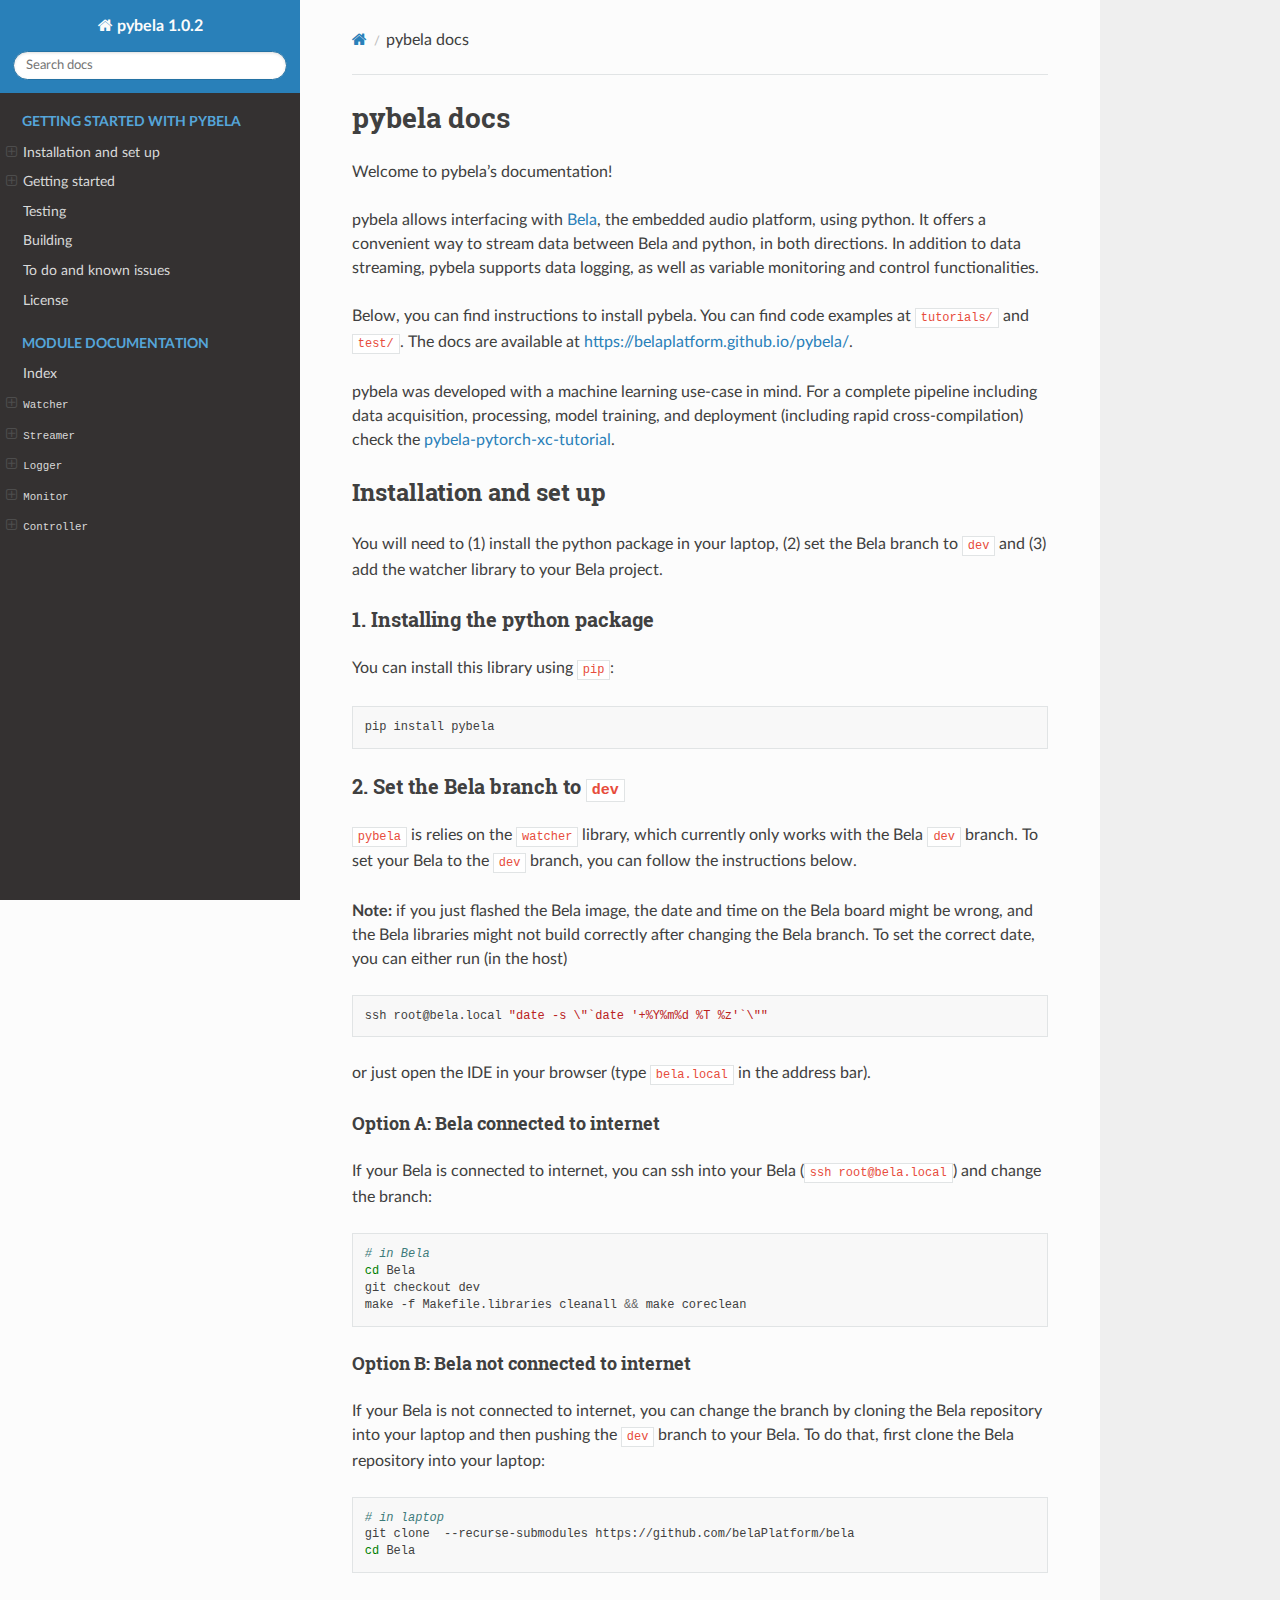
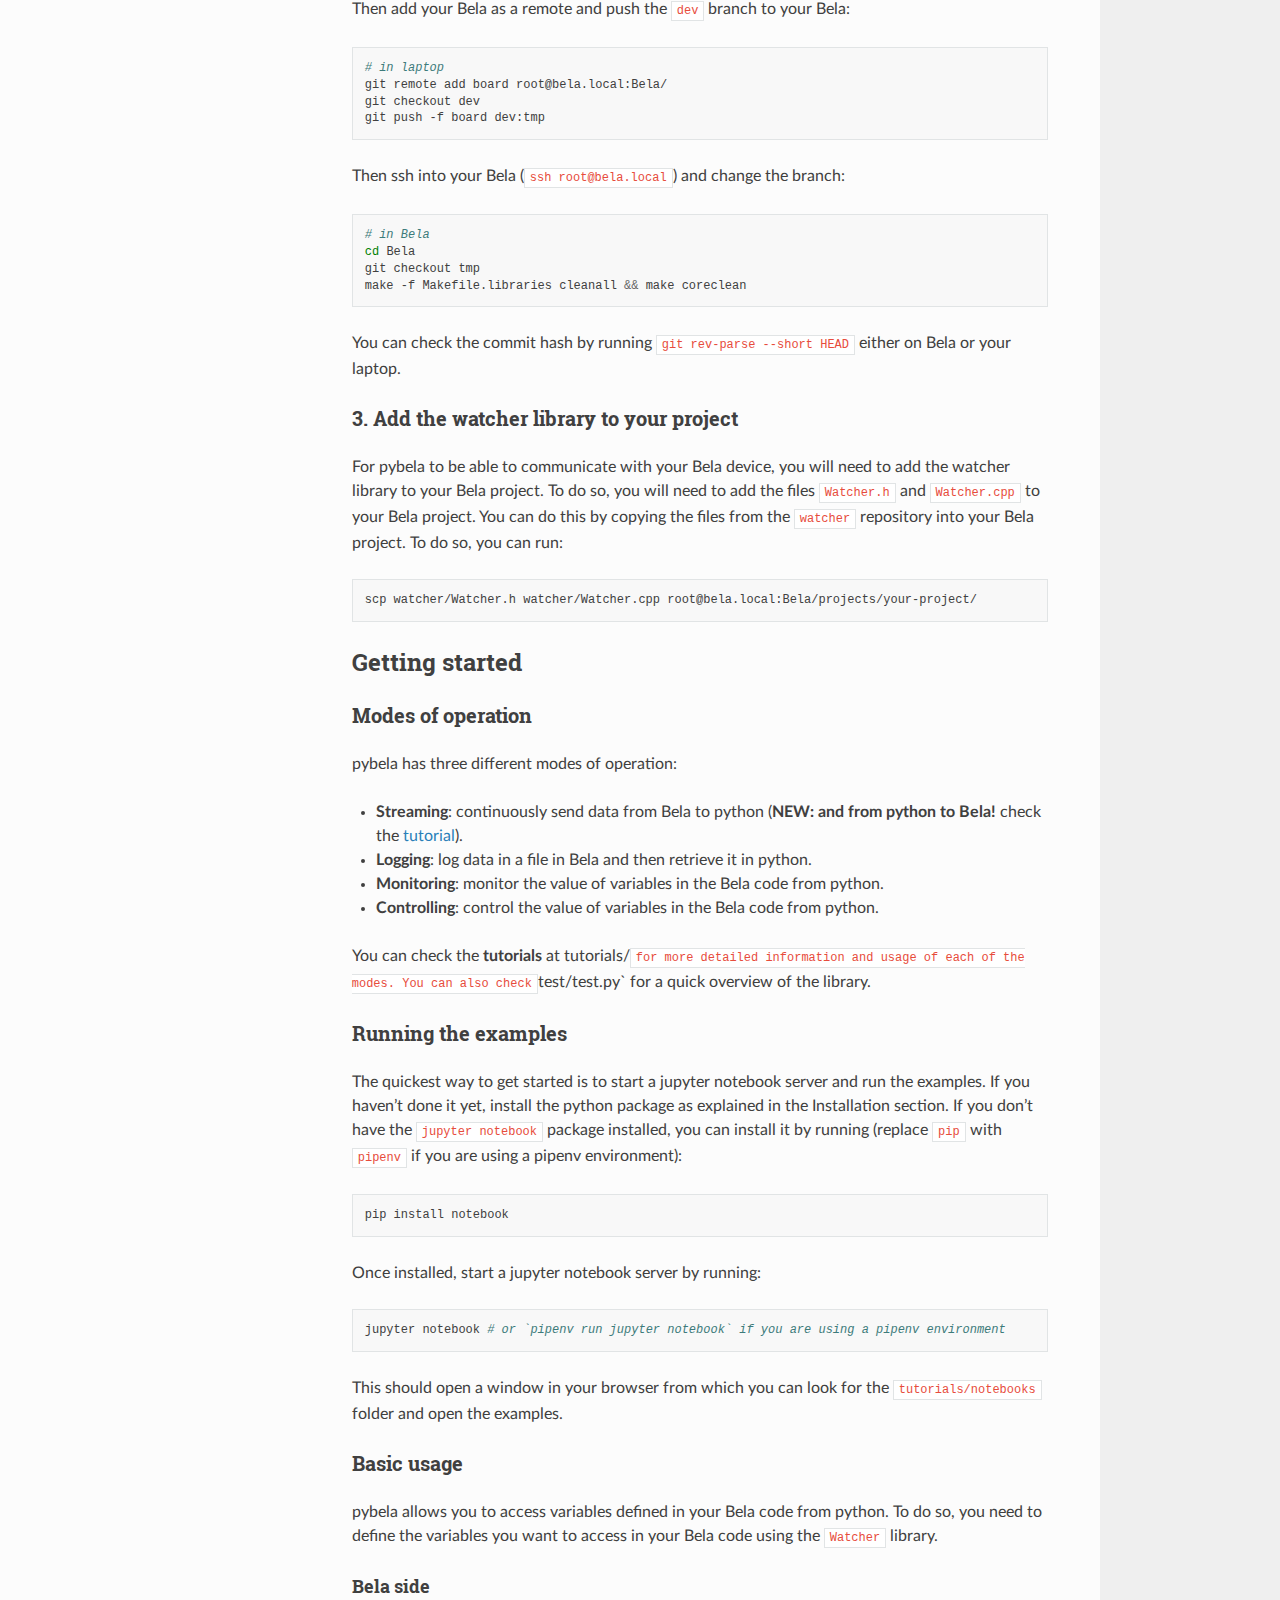
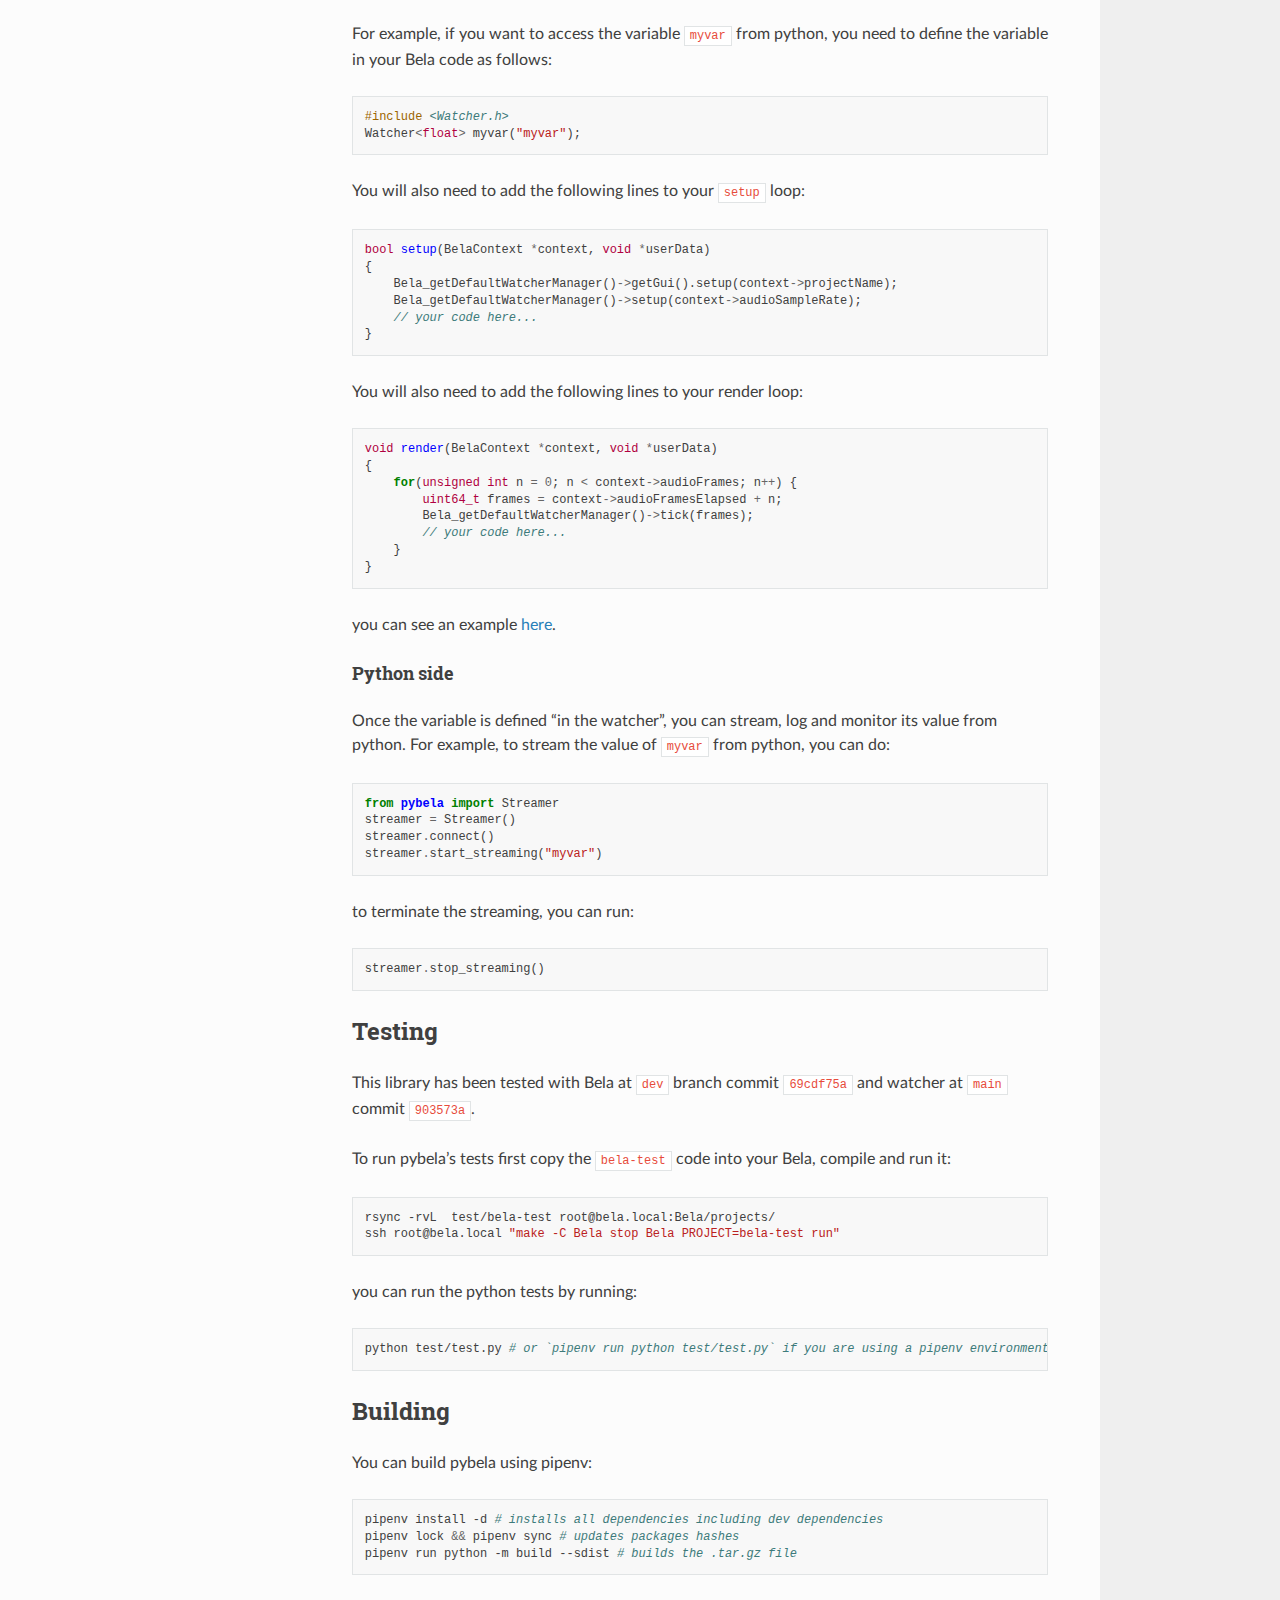
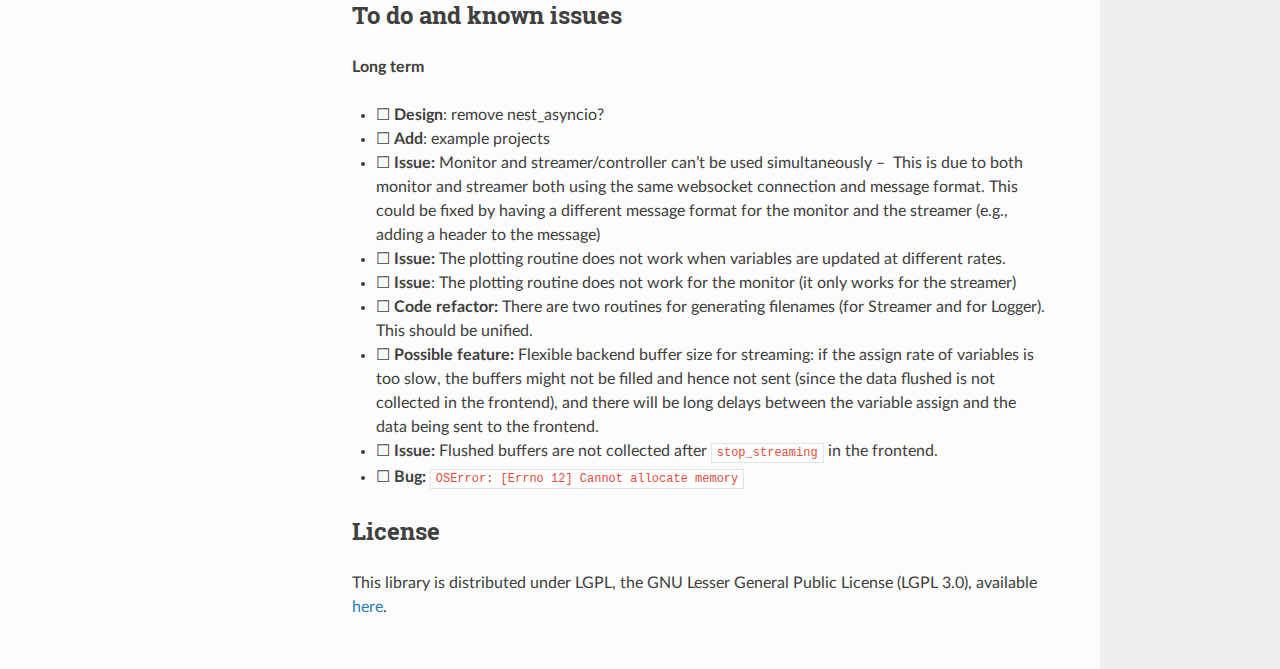
==== index.html @ 5ed39779 "deploy: b2517abadc97b85f4877df957e9e115ba7a200ff" ====
<!DOCTYPE html>
<html class="writer-html5" lang="en" data-content_root="./">
<head>
  <meta charset="utf-8" /><meta name="viewport" content="width=device-width, initial-scale=1" />

  <meta name="viewport" content="width=device-width, initial-scale=1.0" />
  <title>pybela docs &mdash; pybela 1.0.2 1.0.2 documentation</title>
      <link rel="stylesheet" type="text/css" href="_static/pygments.css?v=80d5e7a1" />
      <link rel="stylesheet" type="text/css" href="_static/css/theme.css?v=e59714d7" />
      <link rel="stylesheet" type="text/css" href="_static/custom.css?v=b217d7a7" />

  
      <script src="_static/jquery.js?v=5d32c60e"></script>
      <script src="_static/_sphinx_javascript_frameworks_compat.js?v=2cd50e6c"></script>
      <script src="_static/documentation_options.js?v=1ed6394b"></script>
      <script src="_static/doctools.js?v=9a2dae69"></script>
      <script src="_static/sphinx_highlight.js?v=dc90522c"></script>
    <script src="_static/js/theme.js"></script>
    <link rel="index" title="Index" href="genindex.html" />
    <link rel="search" title="Search" href="search.html" />
    <link rel="next" title="Installation and set up" href="readme.html" /> 
</head>

<body class="wy-body-for-nav"> 
  <div class="wy-grid-for-nav">
    <nav data-toggle="wy-nav-shift" class="wy-nav-side">
      <div class="wy-side-scroll">
        <div class="wy-side-nav-search" >

          
          
          <a href="#" class="icon icon-home">
            pybela 1.0.2
          </a>
<div role="search">
  <form id="rtd-search-form" class="wy-form" action="search.html" method="get">
    <input type="text" name="q" placeholder="Search docs" aria-label="Search docs" />
    <input type="hidden" name="check_keywords" value="yes" />
    <input type="hidden" name="area" value="default" />
  </form>
</div>
        </div><div class="wy-menu wy-menu-vertical" data-spy="affix" role="navigation" aria-label="Navigation menu">
              <p class="caption" role="heading"><span class="caption-text">Getting started with pybela</span></p>
<ul>
<li class="toctree-l1"><a class="reference internal" href="readme.html">Installation and set up</a><ul>
<li class="toctree-l2"><a class="reference internal" href="readme.html#installing-the-python-package">1. Installing the python package</a></li>
<li class="toctree-l2"><a class="reference internal" href="readme.html#set-the-bela-branch-to-dev">2. Set the Bela branch to <code class="docutils literal notranslate"><span class="pre">dev</span></code></a><ul>
<li class="toctree-l3"><a class="reference internal" href="readme.html#option-a-bela-connected-to-internet">Option A: Bela connected to internet</a></li>
<li class="toctree-l3"><a class="reference internal" href="readme.html#option-b-bela-not-connected-to-internet">Option B: Bela not connected to internet</a></li>
</ul>
</li>
<li class="toctree-l2"><a class="reference internal" href="readme.html#add-the-watcher-library-to-your-project">3. Add the watcher library to your project</a></li>
</ul>
</li>
<li class="toctree-l1"><a class="reference internal" href="readme.html#getting-started">Getting started</a><ul>
<li class="toctree-l2"><a class="reference internal" href="readme.html#modes-of-operation">Modes of operation</a></li>
<li class="toctree-l2"><a class="reference internal" href="readme.html#running-the-examples">Running the examples</a></li>
<li class="toctree-l2"><a class="reference internal" href="readme.html#basic-usage">Basic usage</a><ul>
<li class="toctree-l3"><a class="reference internal" href="readme.html#bela-side">Bela side</a></li>
<li class="toctree-l3"><a class="reference internal" href="readme.html#python-side">Python side</a></li>
</ul>
</li>
</ul>
</li>
<li class="toctree-l1"><a class="reference internal" href="readme.html#testing">Testing</a></li>
<li class="toctree-l1"><a class="reference internal" href="readme.html#building">Building</a></li>
<li class="toctree-l1"><a class="reference internal" href="readme.html#to-do-and-known-issues">To do and known issues</a></li>
<li class="toctree-l1"><a class="reference internal" href="readme.html#license">License</a></li>
</ul>
<p class="caption" role="heading"><span class="caption-text">Module documentation</span></p>
<ul>
<li class="toctree-l1"><a class="reference internal" href="genindex.html">Index</a></li>
<li class="toctree-l1"><a class="reference internal" href="modules.html"><code class="docutils literal notranslate"><span class="pre">Watcher</span></code></a><ul>
<li class="toctree-l2"><a class="reference internal" href="modules.html#pybela.Watcher.Watcher.connect"><code class="docutils literal notranslate"><span class="pre">Watcher.connect()</span></code></a></li>
<li class="toctree-l2"><a class="reference internal" href="modules.html#pybela.Watcher.Watcher.get_buffer_size"><code class="docutils literal notranslate"><span class="pre">Watcher.get_buffer_size()</span></code></a></li>
<li class="toctree-l2"><a class="reference internal" href="modules.html#pybela.Watcher.Watcher.get_data_byte_size"><code class="docutils literal notranslate"><span class="pre">Watcher.get_data_byte_size()</span></code></a></li>
<li class="toctree-l2"><a class="reference internal" href="modules.html#pybela.Watcher.Watcher.get_data_length"><code class="docutils literal notranslate"><span class="pre">Watcher.get_data_length()</span></code></a></li>
<li class="toctree-l2"><a class="reference internal" href="modules.html#pybela.Watcher.Watcher.get_latest_timestamp"><code class="docutils literal notranslate"><span class="pre">Watcher.get_latest_timestamp()</span></code></a></li>
<li class="toctree-l2"><a class="reference internal" href="modules.html#pybela.Watcher.Watcher.get_prop_of_var"><code class="docutils literal notranslate"><span class="pre">Watcher.get_prop_of_var()</span></code></a></li>
<li class="toctree-l2"><a class="reference internal" href="modules.html#pybela.Watcher.Watcher.is_connected"><code class="docutils literal notranslate"><span class="pre">Watcher.is_connected()</span></code></a></li>
<li class="toctree-l2"><a class="reference internal" href="modules.html#pybela.Watcher.Watcher.list"><code class="docutils literal notranslate"><span class="pre">Watcher.list()</span></code></a></li>
<li class="toctree-l2"><a class="reference internal" href="modules.html#pybela.Watcher.Watcher.sample_rate"><code class="docutils literal notranslate"><span class="pre">Watcher.sample_rate</span></code></a></li>
<li class="toctree-l2"><a class="reference internal" href="modules.html#pybela.Watcher.Watcher.send_ctrl_msg"><code class="docutils literal notranslate"><span class="pre">Watcher.send_ctrl_msg()</span></code></a></li>
<li class="toctree-l2"><a class="reference internal" href="modules.html#pybela.Watcher.Watcher.stop"><code class="docutils literal notranslate"><span class="pre">Watcher.stop()</span></code></a></li>
<li class="toctree-l2"><a class="reference internal" href="modules.html#pybela.Watcher.Watcher.unwatched_vars"><code class="docutils literal notranslate"><span class="pre">Watcher.unwatched_vars</span></code></a></li>
<li class="toctree-l2"><a class="reference internal" href="modules.html#pybela.Watcher.Watcher.watched_vars"><code class="docutils literal notranslate"><span class="pre">Watcher.watched_vars</span></code></a></li>
<li class="toctree-l2"><a class="reference internal" href="modules.html#pybela.Watcher.Watcher.watcher_vars"><code class="docutils literal notranslate"><span class="pre">Watcher.watcher_vars</span></code></a></li>
</ul>
</li>
<li class="toctree-l1"><a class="reference internal" href="modules.html#pybela.Streamer.Streamer"><code class="docutils literal notranslate"><span class="pre">Streamer</span></code></a><ul>
<li class="toctree-l2"><a class="reference internal" href="modules.html#pybela.Streamer.Streamer.async_stream_n_values"><code class="docutils literal notranslate"><span class="pre">Streamer.async_stream_n_values()</span></code></a></li>
<li class="toctree-l2"><a class="reference internal" href="modules.html#pybela.Streamer.Streamer.flush_queue"><code class="docutils literal notranslate"><span class="pre">Streamer.flush_queue()</span></code></a></li>
<li class="toctree-l2"><a class="reference internal" href="modules.html#pybela.Streamer.Streamer.is_streaming"><code class="docutils literal notranslate"><span class="pre">Streamer.is_streaming()</span></code></a></li>
<li class="toctree-l2"><a class="reference internal" href="modules.html#pybela.Streamer.Streamer.load_data_from_file"><code class="docutils literal notranslate"><span class="pre">Streamer.load_data_from_file()</span></code></a></li>
<li class="toctree-l2"><a class="reference internal" href="modules.html#pybela.Streamer.Streamer.monitored_vars"><code class="docutils literal notranslate"><span class="pre">Streamer.monitored_vars</span></code></a></li>
<li class="toctree-l2"><a class="reference internal" href="modules.html#pybela.Streamer.Streamer.plot_data"><code class="docutils literal notranslate"><span class="pre">Streamer.plot_data()</span></code></a></li>
<li class="toctree-l2"><a class="reference internal" href="modules.html#pybela.Streamer.Streamer.schedule_streaming"><code class="docutils literal notranslate"><span class="pre">Streamer.schedule_streaming()</span></code></a></li>
<li class="toctree-l2"><a class="reference internal" href="modules.html#pybela.Streamer.Streamer.send_buffer"><code class="docutils literal notranslate"><span class="pre">Streamer.send_buffer()</span></code></a></li>
<li class="toctree-l2"><a class="reference internal" href="modules.html#pybela.Streamer.Streamer.start_streaming"><code class="docutils literal notranslate"><span class="pre">Streamer.start_streaming()</span></code></a></li>
<li class="toctree-l2"><a class="reference internal" href="modules.html#pybela.Streamer.Streamer.stop_streaming"><code class="docutils literal notranslate"><span class="pre">Streamer.stop_streaming()</span></code></a></li>
<li class="toctree-l2"><a class="reference internal" href="modules.html#pybela.Streamer.Streamer.stream_n_values"><code class="docutils literal notranslate"><span class="pre">Streamer.stream_n_values()</span></code></a></li>
<li class="toctree-l2"><a class="reference internal" href="modules.html#pybela.Streamer.Streamer.streaming_buffers_data"><code class="docutils literal notranslate"><span class="pre">Streamer.streaming_buffers_data</span></code></a></li>
<li class="toctree-l2"><a class="reference internal" href="modules.html#pybela.Streamer.Streamer.streaming_buffers_queue"><code class="docutils literal notranslate"><span class="pre">Streamer.streaming_buffers_queue</span></code></a></li>
<li class="toctree-l2"><a class="reference internal" href="modules.html#pybela.Streamer.Streamer.streaming_buffers_queue_length"><code class="docutils literal notranslate"><span class="pre">Streamer.streaming_buffers_queue_length</span></code></a></li>
</ul>
</li>
<li class="toctree-l1"><a class="reference internal" href="modules.html#pybela.Logger.Logger"><code class="docutils literal notranslate"><span class="pre">Logger</span></code></a><ul>
<li class="toctree-l2"><a class="reference internal" href="modules.html#pybela.Logger.Logger.connect_ssh"><code class="docutils literal notranslate"><span class="pre">Logger.connect_ssh()</span></code></a></li>
<li class="toctree-l2"><a class="reference internal" href="modules.html#pybela.Logger.Logger.copy_all_bin_files_in_project"><code class="docutils literal notranslate"><span class="pre">Logger.copy_all_bin_files_in_project()</span></code></a></li>
<li class="toctree-l2"><a class="reference internal" href="modules.html#pybela.Logger.Logger.copy_file_from_bela"><code class="docutils literal notranslate"><span class="pre">Logger.copy_file_from_bela()</span></code></a></li>
<li class="toctree-l2"><a class="reference internal" href="modules.html#pybela.Logger.Logger.delete_all_bin_files_in_project"><code class="docutils literal notranslate"><span class="pre">Logger.delete_all_bin_files_in_project()</span></code></a></li>
<li class="toctree-l2"><a class="reference internal" href="modules.html#pybela.Logger.Logger.delete_file_from_bela"><code class="docutils literal notranslate"><span class="pre">Logger.delete_file_from_bela()</span></code></a></li>
<li class="toctree-l2"><a class="reference internal" href="modules.html#pybela.Logger.Logger.disconnect_ssh"><code class="docutils literal notranslate"><span class="pre">Logger.disconnect_ssh()</span></code></a></li>
<li class="toctree-l2"><a class="reference internal" href="modules.html#pybela.Logger.Logger.finish_copying_file"><code class="docutils literal notranslate"><span class="pre">Logger.finish_copying_file()</span></code></a></li>
<li class="toctree-l2"><a class="reference internal" href="modules.html#pybela.Logger.Logger.is_logging"><code class="docutils literal notranslate"><span class="pre">Logger.is_logging()</span></code></a></li>
<li class="toctree-l2"><a class="reference internal" href="modules.html#pybela.Logger.Logger.read_binary_file"><code class="docutils literal notranslate"><span class="pre">Logger.read_binary_file()</span></code></a></li>
<li class="toctree-l2"><a class="reference internal" href="modules.html#pybela.Logger.Logger.schedule_logging"><code class="docutils literal notranslate"><span class="pre">Logger.schedule_logging()</span></code></a></li>
<li class="toctree-l2"><a class="reference internal" href="modules.html#pybela.Logger.Logger.start_logging"><code class="docutils literal notranslate"><span class="pre">Logger.start_logging()</span></code></a></li>
<li class="toctree-l2"><a class="reference internal" href="modules.html#pybela.Logger.Logger.stop_logging"><code class="docutils literal notranslate"><span class="pre">Logger.stop_logging()</span></code></a></li>
</ul>
</li>
<li class="toctree-l1"><a class="reference internal" href="modules.html#pybela.Monitor.Monitor"><code class="docutils literal notranslate"><span class="pre">Monitor</span></code></a><ul>
<li class="toctree-l2"><a class="reference internal" href="modules.html#pybela.Monitor.Monitor.async_monitor_n_values"><code class="docutils literal notranslate"><span class="pre">Monitor.async_monitor_n_values()</span></code></a></li>
<li class="toctree-l2"><a class="reference internal" href="modules.html#pybela.Monitor.Monitor.connect"><code class="docutils literal notranslate"><span class="pre">Monitor.connect()</span></code></a></li>
<li class="toctree-l2"><a class="reference internal" href="modules.html#pybela.Monitor.Monitor.load_data_from_file"><code class="docutils literal notranslate"><span class="pre">Monitor.load_data_from_file()</span></code></a></li>
<li class="toctree-l2"><a class="reference internal" href="modules.html#pybela.Monitor.Monitor.monitor_n_values"><code class="docutils literal notranslate"><span class="pre">Monitor.monitor_n_values()</span></code></a></li>
<li class="toctree-l2"><a class="reference internal" href="modules.html#pybela.Monitor.Monitor.peek"><code class="docutils literal notranslate"><span class="pre">Monitor.peek()</span></code></a></li>
<li class="toctree-l2"><a class="reference internal" href="modules.html#pybela.Monitor.Monitor.start_monitoring"><code class="docutils literal notranslate"><span class="pre">Monitor.start_monitoring()</span></code></a></li>
<li class="toctree-l2"><a class="reference internal" href="modules.html#pybela.Monitor.Monitor.stop_monitoring"><code class="docutils literal notranslate"><span class="pre">Monitor.stop_monitoring()</span></code></a></li>
<li class="toctree-l2"><a class="reference internal" href="modules.html#pybela.Monitor.Monitor.values"><code class="docutils literal notranslate"><span class="pre">Monitor.values</span></code></a></li>
</ul>
</li>
<li class="toctree-l1"><a class="reference internal" href="modules.html#pybela.Controller.Controller"><code class="docutils literal notranslate"><span class="pre">Controller</span></code></a><ul>
<li class="toctree-l2"><a class="reference internal" href="modules.html#pybela.Controller.Controller.get_controlled_status"><code class="docutils literal notranslate"><span class="pre">Controller.get_controlled_status()</span></code></a></li>
<li class="toctree-l2"><a class="reference internal" href="modules.html#pybela.Controller.Controller.get_value"><code class="docutils literal notranslate"><span class="pre">Controller.get_value()</span></code></a></li>
<li class="toctree-l2"><a class="reference internal" href="modules.html#pybela.Controller.Controller.send_value"><code class="docutils literal notranslate"><span class="pre">Controller.send_value()</span></code></a></li>
<li class="toctree-l2"><a class="reference internal" href="modules.html#pybela.Controller.Controller.start_controlling"><code class="docutils literal notranslate"><span class="pre">Controller.start_controlling()</span></code></a></li>
<li class="toctree-l2"><a class="reference internal" href="modules.html#pybela.Controller.Controller.stop_controlling"><code class="docutils literal notranslate"><span class="pre">Controller.stop_controlling()</span></code></a></li>
</ul>
</li>
</ul>

        </div>
      </div>
    </nav>

    <section data-toggle="wy-nav-shift" class="wy-nav-content-wrap"><nav class="wy-nav-top" aria-label="Mobile navigation menu" >
          <i data-toggle="wy-nav-top" class="fa fa-bars"></i>
          <a href="#">pybela 1.0.2</a>
      </nav>

      <div class="wy-nav-content">
        <div class="rst-content">
          <div role="navigation" aria-label="Page navigation">
  <ul class="wy-breadcrumbs">
      <li><a href="#" class="icon icon-home" aria-label="Home"></a></li>
      <li class="breadcrumb-item active">pybela docs</li>
      <li class="wy-breadcrumbs-aside">
      </li>
  </ul>
  <hr/>
</div>
          <div role="main" class="document" itemscope="itemscope" itemtype="http://schema.org/Article">
           <div itemprop="articleBody">
             
  <section id="pybela-docs">
<h1>pybela docs<a class="headerlink" href="#pybela-docs" title="Link to this heading"></a></h1>
<p>Welcome to pybela’s documentation!</p>
<p>pybela allows interfacing with <a class="reference external" href="https://bela.io/">Bela</a>, the embedded
audio platform, using python. It offers a convenient way to stream data
between Bela and python, in both directions. In addition to data
streaming, pybela supports data logging, as well as variable monitoring
and control functionalities.</p>
<p>Below, you can find instructions to install pybela. You can find code
examples at <code class="docutils literal notranslate"><span class="pre">tutorials/</span></code> and <code class="docutils literal notranslate"><span class="pre">test/</span></code>. The docs are available at
<a class="reference external" href="https://belaplatform.github.io/pybela/">https://belaplatform.github.io/pybela/</a>.</p>
<p>pybela was developed with a machine learning use-case in mind. For a
complete pipeline including data acquisition, processing, model
training, and deployment (including rapid cross-compilation) check the
<a class="reference external" href="https://github.com/pelinski/pybela-pytorch-xc-tutorial">pybela-pytorch-xc-tutorial</a>.</p>
<section id="installation-and-set-up">
<h2>Installation and set up<a class="headerlink" href="#installation-and-set-up" title="Link to this heading"></a></h2>
<p>You will need to (1) install the python package in your laptop, (2) set
the Bela branch to <code class="docutils literal notranslate"><span class="pre">dev</span></code> and (3) add the watcher library to your Bela
project.</p>
<section id="installing-the-python-package">
<h3>1. Installing the python package<a class="headerlink" href="#installing-the-python-package" title="Link to this heading"></a></h3>
<p>You can install this library using <code class="docutils literal notranslate"><span class="pre">pip</span></code>:</p>
<div class="highlight-python notranslate"><div class="highlight"><pre><span></span><span class="n">pip</span> <span class="n">install</span> <span class="n">pybela</span>
</pre></div>
</div>
</section>
<section id="set-the-bela-branch-to-dev">
<h3>2. Set the Bela branch to <code class="docutils literal notranslate"><span class="pre">dev</span></code><a class="headerlink" href="#set-the-bela-branch-to-dev" title="Link to this heading"></a></h3>
<p><code class="docutils literal notranslate"><span class="pre">pybela</span></code> is relies on the <code class="docutils literal notranslate"><span class="pre">watcher</span></code> library, which currently only
works with the Bela <code class="docutils literal notranslate"><span class="pre">dev</span></code> branch. To set your Bela to the <code class="docutils literal notranslate"><span class="pre">dev</span></code>
branch, you can follow the instructions below.</p>
<p><strong>Note:</strong> if you just flashed the Bela image, the date and time on the
Bela board might be wrong, and the Bela libraries might not build
correctly after changing the Bela branch. To set the correct date, you
can either run (in the host)</p>
<div class="highlight-bash notranslate"><div class="highlight"><pre><span></span>ssh<span class="w"> </span>root@bela.local<span class="w"> </span><span class="s2">&quot;date -s \&quot;`date &#39;+%Y%m%d %T %z&#39;`\&quot;&quot;</span>
</pre></div>
</div>
<p>or just open the IDE in your browser (type <code class="docutils literal notranslate"><span class="pre">bela.local</span></code> in the address
bar).</p>
<section id="option-a-bela-connected-to-internet">
<h4>Option A: Bela connected to internet<a class="headerlink" href="#option-a-bela-connected-to-internet" title="Link to this heading"></a></h4>
<p>If your Bela is connected to internet, you can ssh into your Bela
(<code class="docutils literal notranslate"><span class="pre">ssh</span> <span class="pre">root&#64;bela.local</span></code>) and change the branch:</p>
<div class="highlight-bash notranslate"><div class="highlight"><pre><span></span><span class="c1"># in Bela</span>
<span class="nb">cd</span><span class="w"> </span>Bela
git<span class="w"> </span>checkout<span class="w"> </span>dev
make<span class="w"> </span>-f<span class="w"> </span>Makefile.libraries<span class="w"> </span>cleanall<span class="w"> </span><span class="o">&amp;&amp;</span><span class="w"> </span>make<span class="w"> </span>coreclean
</pre></div>
</div>
</section>
<section id="option-b-bela-not-connected-to-internet">
<h4>Option B: Bela not connected to internet<a class="headerlink" href="#option-b-bela-not-connected-to-internet" title="Link to this heading"></a></h4>
<p>If your Bela is not connected to internet, you can change the branch by
cloning the Bela repository into your laptop and then pushing the
<code class="docutils literal notranslate"><span class="pre">dev</span></code> branch to your Bela. To do that, first clone the Bela repository
into your laptop:</p>
<div class="highlight-bash notranslate"><div class="highlight"><pre><span></span><span class="c1"># in laptop</span>
git<span class="w"> </span>clone<span class="w">  </span>--recurse-submodules<span class="w"> </span>https://github.com/belaPlatform/bela
<span class="nb">cd</span><span class="w"> </span>Bela
</pre></div>
</div>
<p>Then add your Bela as a remote and push the <code class="docutils literal notranslate"><span class="pre">dev</span></code> branch to your Bela:</p>
<div class="highlight-bash notranslate"><div class="highlight"><pre><span></span><span class="c1"># in laptop</span>
git<span class="w"> </span>remote<span class="w"> </span>add<span class="w"> </span>board<span class="w"> </span>root@bela.local:Bela/
git<span class="w"> </span>checkout<span class="w"> </span>dev
git<span class="w"> </span>push<span class="w"> </span>-f<span class="w"> </span>board<span class="w"> </span>dev:tmp
</pre></div>
</div>
<p>Then ssh into your Bela (<code class="docutils literal notranslate"><span class="pre">ssh</span> <span class="pre">root&#64;bela.local</span></code>) and change the branch:</p>
<div class="highlight-bash notranslate"><div class="highlight"><pre><span></span><span class="c1"># in Bela</span>
<span class="nb">cd</span><span class="w"> </span>Bela
git<span class="w"> </span>checkout<span class="w"> </span>tmp
make<span class="w"> </span>-f<span class="w"> </span>Makefile.libraries<span class="w"> </span>cleanall<span class="w"> </span><span class="o">&amp;&amp;</span><span class="w"> </span>make<span class="w"> </span>coreclean
</pre></div>
</div>
<p>You can check the commit hash by running <code class="docutils literal notranslate"><span class="pre">git</span> <span class="pre">rev-parse</span> <span class="pre">--short</span> <span class="pre">HEAD</span></code>
either on Bela or your laptop.</p>
</section>
</section>
<section id="add-the-watcher-library-to-your-project">
<h3>3. Add the watcher library to your project<a class="headerlink" href="#add-the-watcher-library-to-your-project" title="Link to this heading"></a></h3>
<p>For pybela to be able to communicate with your Bela device, you will
need to add the watcher library to your Bela project. To do so, you will
need to add the files <code class="docutils literal notranslate"><span class="pre">Watcher.h</span></code> and <code class="docutils literal notranslate"><span class="pre">Watcher.cpp</span></code> to your Bela
project. You can do this by copying the files from the <code class="docutils literal notranslate"><span class="pre">watcher</span></code>
repository into your Bela project. To do so, you can run:</p>
<div class="highlight-bash notranslate"><div class="highlight"><pre><span></span>scp<span class="w"> </span>watcher/Watcher.h<span class="w"> </span>watcher/Watcher.cpp<span class="w"> </span>root@bela.local:Bela/projects/your-project/
</pre></div>
</div>
</section>
</section>
<section id="getting-started">
<h2>Getting started<a class="headerlink" href="#getting-started" title="Link to this heading"></a></h2>
<section id="modes-of-operation">
<h3>Modes of operation<a class="headerlink" href="#modes-of-operation" title="Link to this heading"></a></h3>
<p>pybela has three different modes of operation:</p>
<ul class="simple">
<li><p><strong>Streaming</strong>: continuously send data from Bela to python (<strong>NEW: and
from python to Bela!</strong> check the
<a class="reference external" href="tutorials/notebooks/3_Streamer-python-to-Bela.ipynb">tutorial</a>).</p></li>
<li><p><strong>Logging</strong>: log data in a file in Bela and then retrieve it in
python.</p></li>
<li><p><strong>Monitoring</strong>: monitor the value of variables in the Bela code from
python.</p></li>
<li><p><strong>Controlling</strong>: control the value of variables in the Bela code from
python.</p></li>
</ul>
<p>You can check the <strong>tutorials</strong> at
tutorials/<code class="docutils literal notranslate"><span class="pre">for</span> <span class="pre">more</span> <span class="pre">detailed</span> <span class="pre">information</span> <span class="pre">and</span> <span class="pre">usage</span> <span class="pre">of</span> <span class="pre">each</span> <span class="pre">of</span> <span class="pre">the</span> <span class="pre">modes.</span> <span class="pre">You</span> <span class="pre">can</span> <span class="pre">also</span> <span class="pre">check</span></code>test/test.py`
for a quick overview of the library.</p>
</section>
<section id="running-the-examples">
<h3>Running the examples<a class="headerlink" href="#running-the-examples" title="Link to this heading"></a></h3>
<p>The quickest way to get started is to start a jupyter notebook server
and run the examples. If you haven’t done it yet, install the python
package as explained in the Installation section. If you don’t have the
<code class="docutils literal notranslate"><span class="pre">jupyter</span> <span class="pre">notebook</span></code> package installed, you can install it by running
(replace <code class="docutils literal notranslate"><span class="pre">pip</span></code> with <code class="docutils literal notranslate"><span class="pre">pipenv</span></code> if you are using a pipenv environment):</p>
<div class="highlight-bash notranslate"><div class="highlight"><pre><span></span>pip<span class="w"> </span>install<span class="w"> </span>notebook
</pre></div>
</div>
<p>Once installed, start a jupyter notebook server by running:</p>
<div class="highlight-bash notranslate"><div class="highlight"><pre><span></span>jupyter<span class="w"> </span>notebook<span class="w"> </span><span class="c1"># or `pipenv run jupyter notebook` if you are using a pipenv environment</span>
</pre></div>
</div>
<p>This should open a window in your browser from which you can look for
the <code class="docutils literal notranslate"><span class="pre">tutorials/notebooks</span></code> folder and open the examples.</p>
</section>
<section id="basic-usage">
<h3>Basic usage<a class="headerlink" href="#basic-usage" title="Link to this heading"></a></h3>
<p>pybela allows you to access variables defined in your Bela code from
python. To do so, you need to define the variables you want to access in
your Bela code using the <code class="docutils literal notranslate"><span class="pre">Watcher</span></code> library.</p>
<section id="bela-side">
<h4>Bela side<a class="headerlink" href="#bela-side" title="Link to this heading"></a></h4>
<p>For example, if you want to access the variable <code class="docutils literal notranslate"><span class="pre">myvar</span></code> from python,
you need to define the variable in your Bela code as follows:</p>
<div class="highlight-cpp notranslate"><div class="highlight"><pre><span></span><span class="cp">#include</span><span class="w"> </span><span class="cpf">&lt;Watcher.h&gt;</span>
<span class="n">Watcher</span><span class="o">&lt;</span><span class="kt">float</span><span class="o">&gt;</span><span class="w"> </span><span class="n">myvar</span><span class="p">(</span><span class="s">&quot;myvar&quot;</span><span class="p">);</span>
</pre></div>
</div>
<p>You will also need to add the following lines to your <code class="docutils literal notranslate"><span class="pre">setup</span></code> loop:</p>
<div class="highlight-cpp notranslate"><div class="highlight"><pre><span></span><span class="kt">bool</span><span class="w"> </span><span class="nf">setup</span><span class="p">(</span><span class="n">BelaContext</span><span class="w"> </span><span class="o">*</span><span class="n">context</span><span class="p">,</span><span class="w"> </span><span class="kt">void</span><span class="w"> </span><span class="o">*</span><span class="n">userData</span><span class="p">)</span>
<span class="p">{</span>
<span class="w">    </span><span class="n">Bela_getDefaultWatcherManager</span><span class="p">()</span><span class="o">-&gt;</span><span class="n">getGui</span><span class="p">().</span><span class="n">setup</span><span class="p">(</span><span class="n">context</span><span class="o">-&gt;</span><span class="n">projectName</span><span class="p">);</span>
<span class="w">    </span><span class="n">Bela_getDefaultWatcherManager</span><span class="p">()</span><span class="o">-&gt;</span><span class="n">setup</span><span class="p">(</span><span class="n">context</span><span class="o">-&gt;</span><span class="n">audioSampleRate</span><span class="p">);</span>
<span class="w">    </span><span class="c1">// your code here...</span>
<span class="p">}</span>
</pre></div>
</div>
<p>You will also need to add the following lines to your render loop:</p>
<div class="highlight-cpp notranslate"><div class="highlight"><pre><span></span><span class="kt">void</span><span class="w"> </span><span class="nf">render</span><span class="p">(</span><span class="n">BelaContext</span><span class="w"> </span><span class="o">*</span><span class="n">context</span><span class="p">,</span><span class="w"> </span><span class="kt">void</span><span class="w"> </span><span class="o">*</span><span class="n">userData</span><span class="p">)</span>
<span class="p">{</span>
<span class="w">    </span><span class="k">for</span><span class="p">(</span><span class="kt">unsigned</span><span class="w"> </span><span class="kt">int</span><span class="w"> </span><span class="n">n</span><span class="w"> </span><span class="o">=</span><span class="w"> </span><span class="mi">0</span><span class="p">;</span><span class="w"> </span><span class="n">n</span><span class="w"> </span><span class="o">&lt;</span><span class="w"> </span><span class="n">context</span><span class="o">-&gt;</span><span class="n">audioFrames</span><span class="p">;</span><span class="w"> </span><span class="n">n</span><span class="o">++</span><span class="p">)</span><span class="w"> </span><span class="p">{</span>
<span class="w">        </span><span class="kt">uint64_t</span><span class="w"> </span><span class="n">frames</span><span class="w"> </span><span class="o">=</span><span class="w"> </span><span class="n">context</span><span class="o">-&gt;</span><span class="n">audioFramesElapsed</span><span class="w"> </span><span class="o">+</span><span class="w"> </span><span class="n">n</span><span class="p">;</span>
<span class="w">        </span><span class="n">Bela_getDefaultWatcherManager</span><span class="p">()</span><span class="o">-&gt;</span><span class="n">tick</span><span class="p">(</span><span class="n">frames</span><span class="p">);</span>
<span class="w">        </span><span class="c1">// your code here...</span>
<span class="w">    </span><span class="p">}</span>
<span class="p">}</span>
</pre></div>
</div>
<p>you can see an example <a class="reference external" href="./test/bela-test/render.cpp">here</a>.</p>
</section>
<section id="python-side">
<h4>Python side<a class="headerlink" href="#python-side" title="Link to this heading"></a></h4>
<p>Once the variable is defined “in the watcher”, you can stream, log and
monitor its value from python. For example, to stream the value of
<code class="docutils literal notranslate"><span class="pre">myvar</span></code> from python, you can do:</p>
<div class="highlight-python notranslate"><div class="highlight"><pre><span></span><span class="kn">from</span> <span class="nn">pybela</span> <span class="kn">import</span> <span class="n">Streamer</span>
<span class="n">streamer</span> <span class="o">=</span> <span class="n">Streamer</span><span class="p">()</span>
<span class="n">streamer</span><span class="o">.</span><span class="n">connect</span><span class="p">()</span>
<span class="n">streamer</span><span class="o">.</span><span class="n">start_streaming</span><span class="p">(</span><span class="s2">&quot;myvar&quot;</span><span class="p">)</span>
</pre></div>
</div>
<p>to terminate the streaming, you can run:</p>
<div class="highlight-python notranslate"><div class="highlight"><pre><span></span><span class="n">streamer</span><span class="o">.</span><span class="n">stop_streaming</span><span class="p">()</span>
</pre></div>
</div>
</section>
</section>
</section>
<section id="testing">
<h2>Testing<a class="headerlink" href="#testing" title="Link to this heading"></a></h2>
<p>This library has been tested with Bela at <code class="docutils literal notranslate"><span class="pre">dev</span></code> branch commit
<code class="docutils literal notranslate"><span class="pre">69cdf75a</span></code> and watcher at <code class="docutils literal notranslate"><span class="pre">main</span></code> commit <code class="docutils literal notranslate"><span class="pre">903573a</span></code>.</p>
<p>To run pybela’s tests first copy the <code class="docutils literal notranslate"><span class="pre">bela-test</span></code> code into your Bela,
compile and run it:</p>
<div class="highlight-bash notranslate"><div class="highlight"><pre><span></span>rsync<span class="w"> </span>-rvL<span class="w">  </span>test/bela-test<span class="w"> </span>root@bela.local:Bela/projects/
ssh<span class="w"> </span>root@bela.local<span class="w"> </span><span class="s2">&quot;make -C Bela stop Bela PROJECT=bela-test run&quot;</span>
</pre></div>
</div>
<p>you can run the python tests by running:</p>
<div class="highlight-bash notranslate"><div class="highlight"><pre><span></span>python<span class="w"> </span>test/test.py<span class="w"> </span><span class="c1"># or `pipenv run python test/test.py` if you are using a pipenv environment</span>
</pre></div>
</div>
</section>
<section id="building">
<h2>Building<a class="headerlink" href="#building" title="Link to this heading"></a></h2>
<p>You can build pybela using pipenv:</p>
<div class="highlight-bash notranslate"><div class="highlight"><pre><span></span>pipenv<span class="w"> </span>install<span class="w"> </span>-d<span class="w"> </span><span class="c1"># installs all dependencies including dev dependencies</span>
pipenv<span class="w"> </span>lock<span class="w"> </span><span class="o">&amp;&amp;</span><span class="w"> </span>pipenv<span class="w"> </span>sync<span class="w"> </span><span class="c1"># updates packages hashes</span>
pipenv<span class="w"> </span>run<span class="w"> </span>python<span class="w"> </span>-m<span class="w"> </span>build<span class="w"> </span>--sdist<span class="w"> </span><span class="c1"># builds the .tar.gz file</span>
</pre></div>
</div>
</section>
<section id="to-do-and-known-issues">
<h2>To do and known issues<a class="headerlink" href="#to-do-and-known-issues" title="Link to this heading"></a></h2>
<p><strong>Long term</strong></p>
<ul class="simple">
<li><p>☐ <strong>Design</strong>: remove nest_asyncio?</p></li>
<li><p>☐ <strong>Add</strong>: example projects</p></li>
<li><p>☐ <strong>Issue:</strong> Monitor and streamer/controller can’t be used
simultaneously –  This is due to both monitor and streamer both using
the same websocket connection and message format. This could be fixed
by having a different message format for the monitor and the streamer
(e.g., adding a header to the message)</p></li>
<li><p>☐ <strong>Issue:</strong> The plotting routine does not work when variables are
updated at different rates.</p></li>
<li><p>☐ <strong>Issue</strong>: The plotting routine does not work for the monitor (it
only works for the streamer)</p></li>
<li><p>☐ <strong>Code refactor:</strong> There are two routines for generating filenames
(for Streamer and for Logger). This should be unified.</p></li>
<li><p>☐ <strong>Possible feature:</strong> Flexible backend buffer size for streaming:
if the assign rate of variables is too slow, the buffers might not be
filled and hence not sent (since the data flushed is not collected in
the frontend), and there will be long delays between the variable
assign and the data being sent to the frontend.</p></li>
<li><p>☐ <strong>Issue:</strong> Flushed buffers are not collected after
<code class="docutils literal notranslate"><span class="pre">stop_streaming</span></code> in the frontend.</p></li>
<li><p>☐ <strong>Bug:</strong> <code class="docutils literal notranslate"><span class="pre">OSError:</span> <span class="pre">[Errno</span> <span class="pre">12]</span> <span class="pre">Cannot</span> <span class="pre">allocate</span> <span class="pre">memory</span></code></p></li>
</ul>
</section>
<section id="license">
<h2>License<a class="headerlink" href="#license" title="Link to this heading"></a></h2>
<p>This library is distributed under LGPL, the GNU Lesser General Public
License (LGPL 3.0), available
<a class="reference external" href="https://www.gnu.org/licenses/lgpl-3.0.en.html">here</a>.</p>
<div class="toctree-wrapper compound">
</div>
<div class="toctree-wrapper compound">
</div>
</section>
</section>


           </div>
          </div>
          <footer>

  <hr/>

  <div role="contentinfo">
    <p>&#169; Copyright 2024.</p>
  </div>

   

</footer>
        </div>
      </div>
    </section>
  </div>
  <script>
      jQuery(function () {
          SphinxRtdTheme.Navigation.enable(true);
      });
  </script> 

</body>
</html>
---- _static/pygments.css ----
pre { line-height: 125%; }
td.linenos .normal { color: inherit; background-color: transparent; padding-left: 5px; padding-right: 5px; }
span.linenos { color: inherit; background-color: transparent; padding-left: 5px; padding-right: 5px; }
td.linenos .special { color: #000000; background-color: #ffffc0; padding-left: 5px; padding-right: 5px; }
span.linenos.special { color: #000000; background-color: #ffffc0; padding-left: 5px; padding-right: 5px; }
.highlight .hll { background-color: #ffffcc }
.highlight { background: #f8f8f8; }
.highlight .c { color: #3D7B7B; font-style: italic } /* Comment */
.highlight .err { border: 1px solid #FF0000 } /* Error */
.highlight .k { color: #008000; font-weight: bold } /* Keyword */
.highlight .o { color: #666666 } /* Operator */
.highlight .ch { color: #3D7B7B; font-style: italic } /* Comment.Hashbang */
.highlight .cm { color: #3D7B7B; font-style: italic } /* Comment.Multiline */
.highlight .cp { color: #9C6500 } /* Comment.Preproc */
.highlight .cpf { color: #3D7B7B; font-style: italic } /* Comment.PreprocFile */
.highlight .c1 { color: #3D7B7B; font-style: italic } /* Comment.Single */
.highlight .cs { color: #3D7B7B; font-style: italic } /* Comment.Special */
.highlight .gd { color: #A00000 } /* Generic.Deleted */
.highlight .ge { font-style: italic } /* Generic.Emph */
.highlight .ges { font-weight: bold; font-style: italic } /* Generic.EmphStrong */
.highlight .gr { color: #E40000 } /* Generic.Error */
.highlight .gh { color: #000080; font-weight: bold } /* Generic.Heading */
.highlight .gi { color: #008400 } /* Generic.Inserted */
.highlight .go { color: #717171 } /* Generic.Output */
.highlight .gp { color: #000080; font-weight: bold } /* Generic.Prompt */
.highlight .gs { font-weight: bold } /* Generic.Strong */
.highlight .gu { color: #800080; font-weight: bold } /* Generic.Subheading */
.highlight .gt { color: #0044DD } /* Generic.Traceback */
.highlight .kc { color: #008000; font-weight: bold } /* Keyword.Constant */
.highlight .kd { color: #008000; font-weight: bold } /* Keyword.Declaration */
.highlight .kn { color: #008000; font-weight: bold } /* Keyword.Namespace */
.highlight .kp { color: #008000 } /* Keyword.Pseudo */
.highlight .kr { color: #008000; font-weight: bold } /* Keyword.Reserved */
.highlight .kt { color: #B00040 } /* Keyword.Type */
.highlight .m { color: #666666 } /* Literal.Number */
.highlight .s { color: #BA2121 } /* Literal.String */
.highlight .na { color: #687822 } /* Name.Attribute */
.highlight .nb { color: #008000 } /* Name.Builtin */
.highlight .nc { color: #0000FF; font-weight: bold } /* Name.Class */
.highlight .no { color: #880000 } /* Name.Constant */
.highlight .nd { color: #AA22FF } /* Name.Decorator */
.highlight .ni { color: #717171; font-weight: bold } /* Name.Entity */
.highlight .ne { color: #CB3F38; font-weight: bold } /* Name.Exception */
.highlight .nf { color: #0000FF } /* Name.Function */
.highlight .nl { color: #767600 } /* Name.Label */
.highlight .nn { color: #0000FF; font-weight: bold } /* Name.Namespace */
.highlight .nt { color: #008000; font-weight: bold } /* Name.Tag */
.highlight .nv { color: #19177C } /* Name.Variable */
.highlight .ow { color: #AA22FF; font-weight: bold } /* Operator.Word */
.highlight .w { color: #bbbbbb } /* Text.Whitespace */
.highlight .mb { color: #666666 } /* Literal.Number.Bin */
.highlight .mf { color: #666666 } /* Literal.Number.Float */
.highlight .mh { color: #666666 } /* Literal.Number.Hex */
.highlight .mi { color: #666666 } /* Literal.Number.Integer */
.highlight .mo { color: #666666 } /* Literal.Number.Oct */
.highlight .sa { color: #BA2121 } /* Literal.String.Affix */
.highlight .sb { color: #BA2121 } /* Literal.String.Backtick */
.highlight .sc { color: #BA2121 } /* Literal.String.Char */
.highlight .dl { color: #BA2121 } /* Literal.String.Delimiter */
.highlight .sd { color: #BA2121; font-style: italic } /* Literal.String.Doc */
.highlight .s2 { color: #BA2121 } /* Literal.String.Double */
.highlight .se { color: #AA5D1F; font-weight: bold } /* Literal.String.Escape */
.highlight .sh { color: #BA2121 } /* Literal.String.Heredoc */
.highlight .si { color: #A45A77; font-weight: bold } /* Literal.String.Interpol */
.highlight .sx { color: #008000 } /* Literal.String.Other */
.highlight .sr { color: #A45A77 } /* Literal.String.Regex */
.highlight .s1 { color: #BA2121 } /* Literal.String.Single */
.highlight .ss { color: #19177C } /* Literal.String.Symbol */
.highlight .bp { color: #008000 } /* Name.Builtin.Pseudo */
.highlight .fm { color: #0000FF } /* Name.Function.Magic */
.highlight .vc { color: #19177C } /* Name.Variable.Class */
.highlight .vg { color: #19177C } /* Name.Variable.Global */
.highlight .vi { color: #19177C } /* Name.Variable.Instance */
.highlight .vm { color: #19177C } /* Name.Variable.Magic */
.highlight .il { color: #666666 } /* Literal.Number.Integer.Long */
---- _static/css/theme.css ----
html{box-sizing:border-box}*,:after,:before{box-sizing:inherit}article,aside,details,figcaption,figure,footer,header,hgroup,nav,section{display:block}audio,canvas,video{display:inline-block;*display:inline;*zoom:1}[hidden],audio:not([controls]){display:none}*{-webkit-box-sizing:border-box;-moz-box-sizing:border-box;box-sizing:border-box}html{font-size:100%;-webkit-text-size-adjust:100%;-ms-text-size-adjust:100%}body{margin:0}a:active,a:hover{outline:0}abbr[title]{border-bottom:1px dotted}b,strong{font-weight:700}blockquote{margin:0}dfn{font-style:italic}ins{background:#ff9;text-decoration:none}ins,mark{color:#000}mark{background:#ff0;font-style:italic;font-weight:700}.rst-content code,.rst-content tt,code,kbd,pre,samp{font-family:monospace,serif;_font-family:courier new,monospace;font-size:1em}pre{white-space:pre}q{quotes:none}q:after,q:before{content:"";content:none}small{font-size:85%}sub,sup{font-size:75%;line-height:0;position:relative;vertical-align:baseline}sup{top:-.5em}sub{bottom:-.25em}dl,ol,ul{margin:0;padding:0;list-style:none;list-style-image:none}li{list-style:none}dd{margin:0}img{border:0;-ms-interpolation-mode:bicubic;vertical-align:middle;max-width:100%}svg:not(:root){overflow:hidden}figure,form{margin:0}label{cursor:pointer}button,input,select,textarea{font-size:100%;margin:0;vertical-align:baseline;*vertical-align:middle}button,input{line-height:normal}button,input[type=button],input[type=reset],input[type=submit]{cursor:pointer;-webkit-appearance:button;*overflow:visible}button[disabled],input[disabled]{cursor:default}input[type=search]{-webkit-appearance:textfield;-moz-box-sizing:content-box;-webkit-box-sizing:content-box;box-sizing:content-box}textarea{resize:vertical}table{border-collapse:collapse;border-spacing:0}td{vertical-align:top}.chromeframe{margin:.2em 0;background:#ccc;color:#000;padding:.2em 0}.ir{display:block;border:0;text-indent:-999em;overflow:hidden;background-color:transparent;background-repeat:no-repeat;text-align:left;direction:ltr;*line-height:0}.ir br{display:none}.hidden{display:none!important;visibility:hidden}.visuallyhidden{border:0;clip:rect(0 0 0 0);height:1px;margin:-1px;overflow:hidden;padding:0;position:absolute;width:1px}.visuallyhidden.focusable:active,.visuallyhidden.focusable:focus{clip:auto;height:auto;margin:0;overflow:visible;position:static;width:auto}.invisible{visibility:hidden}.relative{position:relative}big,small{font-size:100%}@media print{body,html,section{background:none!important}*{box-shadow:none!important;text-shadow:none!important;filter:none!important;-ms-filter:none!important}a,a:visited{text-decoration:underline}.ir a:after,a[href^="#"]:after,a[href^="javascript:"]:after{content:""}blockquote,pre{page-break-inside:avoid}thead{display:table-header-group}img,tr{page-break-inside:avoid}img{max-width:100%!important}@page{margin:.5cm}.rst-content .toctree-wrapper>p.caption,h2,h3,p{orphans:3;widows:3}.rst-content .toctree-wrapper>p.caption,h2,h3{page-break-after:avoid}}.btn,.fa:before,.icon:before,.rst-content .admonition,.rst-content .admonition-title:before,.rst-content .admonition-todo,.rst-content .attention,.rst-content .caution,.rst-content .code-block-caption .headerlink:before,.rst-content .danger,.rst-content .eqno .headerlink:before,.rst-content .error,.rst-content .hint,.rst-content .important,.rst-content .note,.rst-content .seealso,.rst-content .tip,.rst-content .warning,.rst-content code.download span:first-child:before,.rst-content dl dt .headerlink:before,.rst-content h1 .headerlink:before,.rst-content h2 .headerlink:before,.rst-content h3 .headerlink:before,.rst-content h4 .headerlink:before,.rst-content h5 .headerlink:before,.rst-content h6 .headerlink:before,.rst-content p.caption .headerlink:before,.rst-content p .headerlink:before,.rst-content table>caption .headerlink:before,.rst-content tt.download span:first-child:before,.wy-alert,.wy-dropdown .caret:before,.wy-inline-validate.wy-inline-validate-danger .wy-input-context:before,.wy-inline-validate.wy-inline-validate-info .wy-input-context:before,.wy-inline-validate.wy-inline-validate-success .wy-input-context:before,.wy-inline-validate.wy-inline-validate-warning .wy-input-context:before,.wy-menu-vertical li.current>a button.toctree-expand:before,.wy-menu-vertical li.on a button.toctree-expand:before,.wy-menu-vertical li button.toctree-expand:before,input[type=color],input[type=date],input[type=datetime-local],input[type=datetime],input[type=email],input[type=month],input[type=number],input[type=password],input[type=search],input[type=tel],input[type=text],input[type=time],input[type=url],input[type=week],select,textarea{-webkit-font-smoothing:antialiased}.clearfix{*zoom:1}.clearfix:after,.clearfix:before{display:table;content:""}.clearfix:after{clear:both}/*!
 *  Font Awesome 4.7.0 by @davegandy - http://fontawesome.io - @fontawesome
 *  License - http://fontawesome.io/license (Font: SIL OFL 1.1, CSS: MIT License)
 */@font-face{font-family:FontAwesome;src:url(fonts/fontawesome-webfont.eot?674f50d287a8c48dc19ba404d20fe713);src:url(fonts/fontawesome-webfont.eot?674f50d287a8c48dc19ba404d20fe713?#iefix&v=4.7.0) format("embedded-opentype"),url(fonts/fontawesome-webfont.woff2?af7ae505a9eed503f8b8e6982036873e) format("woff2"),url(fonts/fontawesome-webfont.woff?fee66e712a8a08eef5805a46892932ad) format("woff"),url(fonts/fontawesome-webfont.ttf?b06871f281fee6b241d60582ae9369b9) format("truetype"),url(fonts/fontawesome-webfont.svg?912ec66d7572ff821749319396470bde#fontawesomeregular) format("svg");font-weight:400;font-style:normal}.fa,.icon,.rst-content .admonition-title,.rst-content .code-block-caption .headerlink,.rst-content .eqno .headerlink,.rst-content code.download span:first-child,.rst-content dl dt .headerlink,.rst-content h1 .headerlink,.rst-content h2 .headerlink,.rst-content h3 .headerlink,.rst-content h4 .headerlink,.rst-content h5 .headerlink,.rst-content h6 .headerlink,.rst-content p.caption .headerlink,.rst-content p .headerlink,.rst-content table>caption .headerlink,.rst-content tt.download span:first-child,.wy-menu-vertical li.current>a button.toctree-expand,.wy-menu-vertical li.on a button.toctree-expand,.wy-menu-vertical li button.toctree-expand{display:inline-block;font:normal normal normal 14px/1 FontAwesome;font-size:inherit;text-rendering:auto;-webkit-font-smoothing:antialiased;-moz-osx-font-smoothing:grayscale}.fa-lg{font-size:1.33333em;line-height:.75em;vertical-align:-15%}.fa-2x{font-size:2em}.fa-3x{font-size:3em}.fa-4x{font-size:4em}.fa-5x{font-size:5em}.fa-fw{width:1.28571em;text-align:center}.fa-ul{padding-left:0;margin-left:2.14286em;list-style-type:none}.fa-ul>li{position:relative}.fa-li{position:absolute;left:-2.14286em;width:2.14286em;top:.14286em;text-align:center}.fa-li.fa-lg{left:-1.85714em}.fa-border{padding:.2em .25em .15em;border:.08em solid #eee;border-radius:.1em}.fa-pull-left{float:left}.fa-pull-right{float:right}.fa-pull-left.icon,.fa.fa-pull-left,.rst-content .code-block-caption .fa-pull-left.headerlink,.rst-content .eqno .fa-pull-left.headerlink,.rst-content .fa-pull-left.admonition-title,.rst-content code.download span.fa-pull-left:first-child,.rst-content dl dt .fa-pull-left.headerlink,.rst-content h1 .fa-pull-left.headerlink,.rst-content h2 .fa-pull-left.headerlink,.rst-content h3 .fa-pull-left.headerlink,.rst-content h4 .fa-pull-left.headerlink,.rst-content h5 .fa-pull-left.headerlink,.rst-content h6 .fa-pull-left.headerlink,.rst-content p .fa-pull-left.headerlink,.rst-content table>caption .fa-pull-left.headerlink,.rst-content tt.download span.fa-pull-left:first-child,.wy-menu-vertical li.current>a button.fa-pull-left.toctree-expand,.wy-menu-vertical li.on a button.fa-pull-left.toctree-expand,.wy-menu-vertical li button.fa-pull-left.toctree-expand{margin-right:.3em}.fa-pull-right.icon,.fa.fa-pull-right,.rst-content .code-block-caption .fa-pull-right.headerlink,.rst-content .eqno .fa-pull-right.headerlink,.rst-content .fa-pull-right.admonition-title,.rst-content code.download span.fa-pull-right:first-child,.rst-content dl dt .fa-pull-right.headerlink,.rst-content h1 .fa-pull-right.headerlink,.rst-content h2 .fa-pull-right.headerlink,.rst-content h3 .fa-pull-right.headerlink,.rst-content h4 .fa-pull-right.headerlink,.rst-content h5 .fa-pull-right.headerlink,.rst-content h6 .fa-pull-right.headerlink,.rst-content p .fa-pull-right.headerlink,.rst-content table>caption .fa-pull-right.headerlink,.rst-content tt.download span.fa-pull-right:first-child,.wy-menu-vertical li.current>a button.fa-pull-right.toctree-expand,.wy-menu-vertical li.on a button.fa-pull-right.toctree-expand,.wy-menu-vertical li button.fa-pull-right.toctree-expand{margin-left:.3em}.pull-right{float:right}.pull-left{float:left}.fa.pull-left,.pull-left.icon,.rst-content .code-block-caption .pull-left.headerlink,.rst-content .eqno .pull-left.headerlink,.rst-content .pull-left.admonition-title,.rst-content code.download span.pull-left:first-child,.rst-content dl dt .pull-left.headerlink,.rst-content h1 .pull-left.headerlink,.rst-content h2 .pull-left.headerlink,.rst-content h3 .pull-left.headerlink,.rst-content h4 .pull-left.headerlink,.rst-content h5 .pull-left.headerlink,.rst-content h6 .pull-left.headerlink,.rst-content p .pull-left.headerlink,.rst-content table>caption .pull-left.headerlink,.rst-content tt.download span.pull-left:first-child,.wy-menu-vertical li.current>a button.pull-left.toctree-expand,.wy-menu-vertical li.on a button.pull-left.toctree-expand,.wy-menu-vertical li button.pull-left.toctree-expand{margin-right:.3em}.fa.pull-right,.pull-right.icon,.rst-content .code-block-caption .pull-right.headerlink,.rst-content .eqno .pull-right.headerlink,.rst-content .pull-right.admonition-title,.rst-content code.download span.pull-right:first-child,.rst-content dl dt .pull-right.headerlink,.rst-content h1 .pull-right.headerlink,.rst-content h2 .pull-right.headerlink,.rst-content h3 .pull-right.headerlink,.rst-content h4 .pull-right.headerlink,.rst-content h5 .pull-right.headerlink,.rst-content h6 .pull-right.headerlink,.rst-content p .pull-right.headerlink,.rst-content table>caption .pull-right.headerlink,.rst-content tt.download span.pull-right:first-child,.wy-menu-vertical li.current>a button.pull-right.toctree-expand,.wy-menu-vertical li.on a button.pull-right.toctree-expand,.wy-menu-vertical li button.pull-right.toctree-expand{margin-left:.3em}.fa-spin{-webkit-animation:fa-spin 2s linear infinite;animation:fa-spin 2s linear infinite}.fa-pulse{-webkit-animation:fa-spin 1s steps(8) infinite;animation:fa-spin 1s steps(8) infinite}@-webkit-keyframes fa-spin{0%{-webkit-transform:rotate(0deg);transform:rotate(0deg)}to{-webkit-transform:rotate(359deg);transform:rotate(359deg)}}@keyframes fa-spin{0%{-webkit-transform:rotate(0deg);transform:rotate(0deg)}to{-webkit-transform:rotate(359deg);transform:rotate(359deg)}}.fa-rotate-90{-ms-filter:"progid:DXImageTransform.Microsoft.BasicImage(rotation=1)";-webkit-transform:rotate(90deg);-ms-transform:rotate(90deg);transform:rotate(90deg)}.fa-rotate-180{-ms-filter:"progid:DXImageTransform.Microsoft.BasicImage(rotation=2)";-webkit-transform:rotate(180deg);-ms-transform:rotate(180deg);transform:rotate(180deg)}.fa-rotate-270{-ms-filter:"progid:DXImageTransform.Microsoft.BasicImage(rotation=3)";-webkit-transform:rotate(270deg);-ms-transform:rotate(270deg);transform:rotate(270deg)}.fa-flip-horizontal{-ms-filter:"progid:DXImageTransform.Microsoft.BasicImage(rotation=0, mirror=1)";-webkit-transform:scaleX(-1);-ms-transform:scaleX(-1);transform:scaleX(-1)}.fa-flip-vertical{-ms-filter:"progid:DXImageTransform.Microsoft.BasicImage(rotation=2, mirror=1)";-webkit-transform:scaleY(-1);-ms-transform:scaleY(-1);transform:scaleY(-1)}:root .fa-flip-horizontal,:root .fa-flip-vertical,:root .fa-rotate-90,:root .fa-rotate-180,:root .fa-rotate-270{filter:none}.fa-stack{position:relative;display:inline-block;width:2em;height:2em;line-height:2em;vertical-align:middle}.fa-stack-1x,.fa-stack-2x{position:absolute;left:0;width:100%;text-align:center}.fa-stack-1x{line-height:inherit}.fa-stack-2x{font-size:2em}.fa-inverse{color:#fff}.fa-glass:before{content:""}.fa-music:before{content:""}.fa-search:before,.icon-search:before{content:""}.fa-envelope-o:before{content:""}.fa-heart:before{content:""}.fa-star:before{content:""}.fa-star-o:before{content:""}.fa-user:before{content:""}.fa-film:before{content:""}.fa-th-large:before{content:""}.fa-th:before{content:""}.fa-th-list:before{content:""}.fa-check:before{content:""}.fa-close:before,.fa-remove:before,.fa-times:before{content:""}.fa-search-plus:before{content:""}.fa-search-minus:before{content:""}.fa-power-off:before{content:""}.fa-signal:before{content:""}.fa-cog:before,.fa-gear:before{content:""}.fa-trash-o:before{content:""}.fa-home:before,.icon-home:before{content:""}.fa-file-o:before{content:""}.fa-clock-o:before{content:""}.fa-road:before{content:""}.fa-download:before,.rst-content code.download span:first-child:before,.rst-content tt.download span:first-child:before{content:""}.fa-arrow-circle-o-down:before{content:""}.fa-arrow-circle-o-up:before{content:""}.fa-inbox:before{content:""}.fa-play-circle-o:before{content:""}.fa-repeat:before,.fa-rotate-right:before{content:""}.fa-refresh:before{content:""}.fa-list-alt:before{content:""}.fa-lock:before{content:""}.fa-flag:before{content:""}.fa-headphones:before{content:""}.fa-volume-off:before{content:""}.fa-volume-down:before{content:""}.fa-volume-up:before{content:""}.fa-qrcode:before{content:""}.fa-barcode:before{content:""}.fa-tag:before{content:""}.fa-tags:before{content:""}.fa-book:before,.icon-book:before{content:""}.fa-bookmark:before{content:""}.fa-print:before{content:""}.fa-camera:before{content:""}.fa-font:before{content:""}.fa-bold:before{content:""}.fa-italic:before{content:""}.fa-text-height:before{content:""}.fa-text-width:before{content:""}.fa-align-left:before{content:""}.fa-align-center:before{content:""}.fa-align-right:before{content:""}.fa-align-justify:before{content:""}.fa-list:before{content:""}.fa-dedent:before,.fa-outdent:before{content:""}.fa-indent:before{content:""}.fa-video-camera:before{content:""}.fa-image:before,.fa-photo:before,.fa-picture-o:before{content:""}.fa-pencil:before{content:""}.fa-map-marker:before{content:""}.fa-adjust:before{content:""}.fa-tint:before{content:""}.fa-edit:before,.fa-pencil-square-o:before{content:""}.fa-share-square-o:before{content:""}.fa-check-square-o:before{content:""}.fa-arrows:before{content:""}.fa-step-backward:before{content:""}.fa-fast-backward:before{content:""}.fa-backward:before{content:""}.fa-play:before{content:""}.fa-pause:before{content:""}.fa-stop:before{content:""}.fa-forward:before{content:""}.fa-fast-forward:before{content:""}.fa-step-forward:before{content:""}.fa-eject:before{content:""}.fa-chevron-left:before{content:""}.fa-chevron-right:before{content:""}.fa-plus-circle:before{content:""}.fa-minus-circle:before{content:""}.fa-times-circle:before,.wy-inline-validate.wy-inline-validate-danger .wy-input-context:before{content:""}.fa-check-circle:before,.wy-inline-validate.wy-inline-validate-success .wy-input-context:before{content:""}.fa-question-circle:before{content:""}.fa-info-circle:before{content:""}.fa-crosshairs:before{content:""}.fa-times-circle-o:before{content:""}.fa-check-circle-o:before{content:""}.fa-ban:before{content:""}.fa-arrow-left:before{content:""}.fa-arrow-right:before{content:""}.fa-arrow-up:before{content:""}.fa-arrow-down:before{content:""}.fa-mail-forward:before,.fa-share:before{content:""}.fa-expand:before{content:""}.fa-compress:before{content:""}.fa-plus:before{content:""}.fa-minus:before{content:""}.fa-asterisk:before{content:""}.fa-exclamation-circle:before,.rst-content .admonition-title:before,.wy-inline-validate.wy-inline-validate-info .wy-input-context:before,.wy-inline-validate.wy-inline-validate-warning .wy-input-context:before{content:""}.fa-gift:before{content:""}.fa-leaf:before{content:""}.fa-fire:before,.icon-fire:before{content:""}.fa-eye:before{content:""}.fa-eye-slash:before{content:""}.fa-exclamation-triangle:before,.fa-warning:before{content:""}.fa-plane:before{content:""}.fa-calendar:before{content:""}.fa-random:before{content:""}.fa-comment:before{content:""}.fa-magnet:before{content:""}.fa-chevron-up:before{content:""}.fa-chevron-down:before{content:""}.fa-retweet:before{content:""}.fa-shopping-cart:before{content:""}.fa-folder:before{content:""}.fa-folder-open:before{content:""}.fa-arrows-v:before{content:""}.fa-arrows-h:before{content:""}.fa-bar-chart-o:before,.fa-bar-chart:before{content:""}.fa-twitter-square:before{content:""}.fa-facebook-square:before{content:""}.fa-camera-retro:before{content:""}.fa-key:before{content:""}.fa-cogs:before,.fa-gears:before{content:""}.fa-comments:before{content:""}.fa-thumbs-o-up:before{content:""}.fa-thumbs-o-down:before{content:""}.fa-star-half:before{content:""}.fa-heart-o:before{content:""}.fa-sign-out:before{content:""}.fa-linkedin-square:before{content:""}.fa-thumb-tack:before{content:""}.fa-external-link:before{content:""}.fa-sign-in:before{content:""}.fa-trophy:before{content:""}.fa-github-square:before{content:""}.fa-upload:before{content:""}.fa-lemon-o:before{content:""}.fa-phone:before{content:""}.fa-square-o:before{content:""}.fa-bookmark-o:before{content:""}.fa-phone-square:before{content:""}.fa-twitter:before{content:""}.fa-facebook-f:before,.fa-facebook:before{content:""}.fa-github:before,.icon-github:before{content:""}.fa-unlock:before{content:""}.fa-credit-card:before{content:""}.fa-feed:before,.fa-rss:before{content:""}.fa-hdd-o:before{content:""}.fa-bullhorn:before{content:""}.fa-bell:before{content:""}.fa-certificate:before{content:""}.fa-hand-o-right:before{content:""}.fa-hand-o-left:before{content:""}.fa-hand-o-up:before{content:""}.fa-hand-o-down:before{content:""}.fa-arrow-circle-left:before,.icon-circle-arrow-left:before{content:""}.fa-arrow-circle-right:before,.icon-circle-arrow-right:before{content:""}.fa-arrow-circle-up:before{content:""}.fa-arrow-circle-down:before{content:""}.fa-globe:before{content:""}.fa-wrench:before{content:""}.fa-tasks:before{content:""}.fa-filter:before{content:""}.fa-briefcase:before{content:""}.fa-arrows-alt:before{content:""}.fa-group:before,.fa-users:before{content:""}.fa-chain:before,.fa-link:before,.icon-link:before{content:""}.fa-cloud:before{content:""}.fa-flask:before{content:""}.fa-cut:before,.fa-scissors:before{content:""}.fa-copy:before,.fa-files-o:before{content:""}.fa-paperclip:before{content:""}.fa-floppy-o:before,.fa-save:before{content:""}.fa-square:before{content:""}.fa-bars:before,.fa-navicon:before,.fa-reorder:before{content:""}.fa-list-ul:before{content:""}.fa-list-ol:before{content:""}.fa-strikethrough:before{content:""}.fa-underline:before{content:""}.fa-table:before{content:""}.fa-magic:before{content:""}.fa-truck:before{content:""}.fa-pinterest:before{content:""}.fa-pinterest-square:before{content:""}.fa-google-plus-square:before{content:""}.fa-google-plus:before{content:""}.fa-money:before{content:""}.fa-caret-down:before,.icon-caret-down:before,.wy-dropdown .caret:before{content:""}.fa-caret-up:before{content:""}.fa-caret-left:before{content:""}.fa-caret-right:before{content:""}.fa-columns:before{content:""}.fa-sort:before,.fa-unsorted:before{content:""}.fa-sort-desc:before,.fa-sort-down:before{content:""}.fa-sort-asc:before,.fa-sort-up:before{content:""}.fa-envelope:before{content:""}.fa-linkedin:before{content:""}.fa-rotate-left:before,.fa-undo:before{content:""}.fa-gavel:before,.fa-legal:before{content:""}.fa-dashboard:before,.fa-tachometer:before{content:""}.fa-comment-o:before{content:""}.fa-comments-o:before{content:""}.fa-bolt:before,.fa-flash:before{content:""}.fa-sitemap:before{content:""}.fa-umbrella:before{content:""}.fa-clipboard:before,.fa-paste:before{content:""}.fa-lightbulb-o:before{content:""}.fa-exchange:before{content:""}.fa-cloud-download:before{content:""}.fa-cloud-upload:before{content:""}.fa-user-md:before{content:""}.fa-stethoscope:before{content:""}.fa-suitcase:before{content:""}.fa-bell-o:before{content:""}.fa-coffee:before{content:""}.fa-cutlery:before{content:""}.fa-file-text-o:before{content:""}.fa-building-o:before{content:""}.fa-hospital-o:before{content:""}.fa-ambulance:before{content:""}.fa-medkit:before{content:""}.fa-fighter-jet:before{content:""}.fa-beer:before{content:""}.fa-h-square:before{content:""}.fa-plus-square:before{content:""}.fa-angle-double-left:before{content:""}.fa-angle-double-right:before{content:""}.fa-angle-double-up:before{content:""}.fa-angle-double-down:before{content:""}.fa-angle-left:before{content:""}.fa-angle-right:before{content:""}.fa-angle-up:before{content:""}.fa-angle-down:before{content:""}.fa-desktop:before{content:""}.fa-laptop:before{content:""}.fa-tablet:before{content:""}.fa-mobile-phone:before,.fa-mobile:before{content:""}.fa-circle-o:before{content:""}.fa-quote-left:before{content:""}.fa-quote-right:before{content:""}.fa-spinner:before{content:""}.fa-circle:before{content:""}.fa-mail-reply:before,.fa-reply:before{content:""}.fa-github-alt:before{content:""}.fa-folder-o:before{content:""}.fa-folder-open-o:before{content:""}.fa-smile-o:before{content:""}.fa-frown-o:before{content:""}.fa-meh-o:before{content:""}.fa-gamepad:before{content:""}.fa-keyboard-o:before{content:""}.fa-flag-o:before{content:""}.fa-flag-checkered:before{content:""}.fa-terminal:before{content:""}.fa-code:before{content:""}.fa-mail-reply-all:before,.fa-reply-all:before{content:""}.fa-star-half-empty:before,.fa-star-half-full:before,.fa-star-half-o:before{content:""}.fa-location-arrow:before{content:""}.fa-crop:before{content:""}.fa-code-fork:before{content:""}.fa-chain-broken:before,.fa-unlink:before{content:""}.fa-question:before{content:""}.fa-info:before{content:""}.fa-exclamation:before{content:""}.fa-superscript:before{content:""}.fa-subscript:before{content:""}.fa-eraser:before{content:""}.fa-puzzle-piece:before{content:""}.fa-microphone:before{content:""}.fa-microphone-slash:before{content:""}.fa-shield:before{content:""}.fa-calendar-o:before{content:""}.fa-fire-extinguisher:before{content:""}.fa-rocket:before{content:""}.fa-maxcdn:before{content:""}.fa-chevron-circle-left:before{content:""}.fa-chevron-circle-right:before{content:""}.fa-chevron-circle-up:before{content:""}.fa-chevron-circle-down:before{content:""}.fa-html5:before{content:""}.fa-css3:before{content:""}.fa-anchor:before{content:""}.fa-unlock-alt:before{content:""}.fa-bullseye:before{content:""}.fa-ellipsis-h:before{content:""}.fa-ellipsis-v:before{content:""}.fa-rss-square:before{content:""}.fa-play-circle:before{content:""}.fa-ticket:before{content:""}.fa-minus-square:before{content:""}.fa-minus-square-o:before,.wy-menu-vertical li.current>a button.toctree-expand:before,.wy-menu-vertical li.on a button.toctree-expand:before{content:""}.fa-level-up:before{content:""}.fa-level-down:before{content:""}.fa-check-square:before{content:""}.fa-pencil-square:before{content:""}.fa-external-link-square:before{content:""}.fa-share-square:before{content:""}.fa-compass:before{content:""}.fa-caret-square-o-down:before,.fa-toggle-down:before{content:""}.fa-caret-square-o-up:before,.fa-toggle-up:before{content:""}.fa-caret-square-o-right:before,.fa-toggle-right:before{content:""}.fa-eur:before,.fa-euro:before{content:""}.fa-gbp:before{content:""}.fa-dollar:before,.fa-usd:before{content:""}.fa-inr:before,.fa-rupee:before{content:""}.fa-cny:before,.fa-jpy:before,.fa-rmb:before,.fa-yen:before{content:""}.fa-rouble:before,.fa-rub:before,.fa-ruble:before{content:""}.fa-krw:before,.fa-won:before{content:""}.fa-bitcoin:before,.fa-btc:before{content:""}.fa-file:before{content:""}.fa-file-text:before{content:""}.fa-sort-alpha-asc:before{content:""}.fa-sort-alpha-desc:before{content:""}.fa-sort-amount-asc:before{content:""}.fa-sort-amount-desc:before{content:""}.fa-sort-numeric-asc:before{content:""}.fa-sort-numeric-desc:before{content:""}.fa-thumbs-up:before{content:""}.fa-thumbs-down:before{content:""}.fa-youtube-square:before{content:""}.fa-youtube:before{content:""}.fa-xing:before{content:""}.fa-xing-square:before{content:""}.fa-youtube-play:before{content:""}.fa-dropbox:before{content:""}.fa-stack-overflow:before{content:""}.fa-instagram:before{content:""}.fa-flickr:before{content:""}.fa-adn:before{content:""}.fa-bitbucket:before,.icon-bitbucket:before{content:""}.fa-bitbucket-square:before{content:""}.fa-tumblr:before{content:""}.fa-tumblr-square:before{content:""}.fa-long-arrow-down:before{content:""}.fa-long-arrow-up:before{content:""}.fa-long-arrow-left:before{content:""}.fa-long-arrow-right:before{content:""}.fa-apple:before{content:""}.fa-windows:before{content:""}.fa-android:before{content:""}.fa-linux:before{content:""}.fa-dribbble:before{content:""}.fa-skype:before{content:""}.fa-foursquare:before{content:""}.fa-trello:before{content:""}.fa-female:before{content:""}.fa-male:before{content:""}.fa-gittip:before,.fa-gratipay:before{content:""}.fa-sun-o:before{content:""}.fa-moon-o:before{content:""}.fa-archive:before{content:""}.fa-bug:before{content:""}.fa-vk:before{content:""}.fa-weibo:before{content:""}.fa-renren:before{content:""}.fa-pagelines:before{content:""}.fa-stack-exchange:before{content:""}.fa-arrow-circle-o-right:before{content:""}.fa-arrow-circle-o-left:before{content:""}.fa-caret-square-o-left:before,.fa-toggle-left:before{content:""}.fa-dot-circle-o:before{content:""}.fa-wheelchair:before{content:""}.fa-vimeo-square:before{content:""}.fa-try:before,.fa-turkish-lira:before{content:""}.fa-plus-square-o:before,.wy-menu-vertical li button.toctree-expand:before{content:""}.fa-space-shuttle:before{content:""}.fa-slack:before{content:""}.fa-envelope-square:before{content:""}.fa-wordpress:before{content:""}.fa-openid:before{content:""}.fa-bank:before,.fa-institution:before,.fa-university:before{content:""}.fa-graduation-cap:before,.fa-mortar-board:before{content:""}.fa-yahoo:before{content:""}.fa-google:before{content:""}.fa-reddit:before{content:""}.fa-reddit-square:before{content:""}.fa-stumbleupon-circle:before{content:""}.fa-stumbleupon:before{content:""}.fa-delicious:before{content:""}.fa-digg:before{content:""}.fa-pied-piper-pp:before{content:""}.fa-pied-piper-alt:before{content:""}.fa-drupal:before{content:""}.fa-joomla:before{content:""}.fa-language:before{content:""}.fa-fax:before{content:""}.fa-building:before{content:""}.fa-child:before{content:""}.fa-paw:before{content:""}.fa-spoon:before{content:""}.fa-cube:before{content:""}.fa-cubes:before{content:""}.fa-behance:before{content:""}.fa-behance-square:before{content:""}.fa-steam:before{content:""}.fa-steam-square:before{content:""}.fa-recycle:before{content:""}.fa-automobile:before,.fa-car:before{content:""}.fa-cab:before,.fa-taxi:before{content:""}.fa-tree:before{content:""}.fa-spotify:before{content:""}.fa-deviantart:before{content:""}.fa-soundcloud:before{content:""}.fa-database:before{content:""}.fa-file-pdf-o:before{content:""}.fa-file-word-o:before{content:""}.fa-file-excel-o:before{content:""}.fa-file-powerpoint-o:before{content:""}.fa-file-image-o:before,.fa-file-photo-o:before,.fa-file-picture-o:before{content:""}.fa-file-archive-o:before,.fa-file-zip-o:before{content:""}.fa-file-audio-o:before,.fa-file-sound-o:before{content:""}.fa-file-movie-o:before,.fa-file-video-o:before{content:""}.fa-file-code-o:before{content:""}.fa-vine:before{content:""}.fa-codepen:before{content:""}.fa-jsfiddle:before{content:""}.fa-life-bouy:before,.fa-life-buoy:before,.fa-life-ring:before,.fa-life-saver:before,.fa-support:before{content:""}.fa-circle-o-notch:before{content:""}.fa-ra:before,.fa-rebel:before,.fa-resistance:before{content:""}.fa-empire:before,.fa-ge:before{content:""}.fa-git-square:before{content:""}.fa-git:before{content:""}.fa-hacker-news:before,.fa-y-combinator-square:before,.fa-yc-square:before{content:""}.fa-tencent-weibo:before{content:""}.fa-qq:before{content:""}.fa-wechat:before,.fa-weixin:before{content:""}.fa-paper-plane:before,.fa-send:before{content:""}.fa-paper-plane-o:before,.fa-send-o:before{content:""}.fa-history:before{content:""}.fa-circle-thin:before{content:""}.fa-header:before{content:""}.fa-paragraph:before{content:""}.fa-sliders:before{content:""}.fa-share-alt:before{content:""}.fa-share-alt-square:before{content:""}.fa-bomb:before{content:""}.fa-futbol-o:before,.fa-soccer-ball-o:before{content:""}.fa-tty:before{content:""}.fa-binoculars:before{content:""}.fa-plug:before{content:""}.fa-slideshare:before{content:""}.fa-twitch:before{content:""}.fa-yelp:before{content:""}.fa-newspaper-o:before{content:""}.fa-wifi:before{content:""}.fa-calculator:before{content:""}.fa-paypal:before{content:""}.fa-google-wallet:before{content:""}.fa-cc-visa:before{content:""}.fa-cc-mastercard:before{content:""}.fa-cc-discover:before{content:""}.fa-cc-amex:before{content:""}.fa-cc-paypal:before{content:""}.fa-cc-stripe:before{content:""}.fa-bell-slash:before{content:""}.fa-bell-slash-o:before{content:""}.fa-trash:before{content:""}.fa-copyright:before{content:""}.fa-at:before{content:""}.fa-eyedropper:before{content:""}.fa-paint-brush:before{content:""}.fa-birthday-cake:before{content:""}.fa-area-chart:before{content:""}.fa-pie-chart:before{content:""}.fa-line-chart:before{content:""}.fa-lastfm:before{content:""}.fa-lastfm-square:before{content:""}.fa-toggle-off:before{content:""}.fa-toggle-on:before{content:""}.fa-bicycle:before{content:""}.fa-bus:before{content:""}.fa-ioxhost:before{content:""}.fa-angellist:before{content:""}.fa-cc:before{content:""}.fa-ils:before,.fa-shekel:before,.fa-sheqel:before{content:""}.fa-meanpath:before{content:""}.fa-buysellads:before{content:""}.fa-connectdevelop:before{content:""}.fa-dashcube:before{content:""}.fa-forumbee:before{content:""}.fa-leanpub:before{content:""}.fa-sellsy:before{content:""}.fa-shirtsinbulk:before{content:""}.fa-simplybuilt:before{content:""}.fa-skyatlas:before{content:""}.fa-cart-plus:before{content:""}.fa-cart-arrow-down:before{content:""}.fa-diamond:before{content:""}.fa-ship:before{content:""}.fa-user-secret:before{content:""}.fa-motorcycle:before{content:""}.fa-street-view:before{content:""}.fa-heartbeat:before{content:""}.fa-venus:before{content:""}.fa-mars:before{content:""}.fa-mercury:before{content:""}.fa-intersex:before,.fa-transgender:before{content:""}.fa-transgender-alt:before{content:""}.fa-venus-double:before{content:""}.fa-mars-double:before{content:""}.fa-venus-mars:before{content:""}.fa-mars-stroke:before{content:""}.fa-mars-stroke-v:before{content:""}.fa-mars-stroke-h:before{content:""}.fa-neuter:before{content:""}.fa-genderless:before{content:""}.fa-facebook-official:before{content:""}.fa-pinterest-p:before{content:""}.fa-whatsapp:before{content:""}.fa-server:before{content:""}.fa-user-plus:before{content:""}.fa-user-times:before{content:""}.fa-bed:before,.fa-hotel:before{content:""}.fa-viacoin:before{content:""}.fa-train:before{content:""}.fa-subway:before{content:""}.fa-medium:before{content:""}.fa-y-combinator:before,.fa-yc:before{content:""}.fa-optin-monster:before{content:""}.fa-opencart:before{content:""}.fa-expeditedssl:before{content:""}.fa-battery-4:before,.fa-battery-full:before,.fa-battery:before{content:""}.fa-battery-3:before,.fa-battery-three-quarters:before{content:""}.fa-battery-2:before,.fa-battery-half:before{content:""}.fa-battery-1:before,.fa-battery-quarter:before{content:""}.fa-battery-0:before,.fa-battery-empty:before{content:""}.fa-mouse-pointer:before{content:""}.fa-i-cursor:before{content:""}.fa-object-group:before{content:""}.fa-object-ungroup:before{content:""}.fa-sticky-note:before{content:""}.fa-sticky-note-o:before{content:""}.fa-cc-jcb:before{content:""}.fa-cc-diners-club:before{content:""}.fa-clone:before{content:""}.fa-balance-scale:before{content:""}.fa-hourglass-o:before{content:""}.fa-hourglass-1:before,.fa-hourglass-start:before{content:""}.fa-hourglass-2:before,.fa-hourglass-half:before{content:""}.fa-hourglass-3:before,.fa-hourglass-end:before{content:""}.fa-hourglass:before{content:""}.fa-hand-grab-o:before,.fa-hand-rock-o:before{content:""}.fa-hand-paper-o:before,.fa-hand-stop-o:before{content:""}.fa-hand-scissors-o:before{content:""}.fa-hand-lizard-o:before{content:""}.fa-hand-spock-o:before{content:""}.fa-hand-pointer-o:before{content:""}.fa-hand-peace-o:before{content:""}.fa-trademark:before{content:""}.fa-registered:before{content:""}.fa-creative-commons:before{content:""}.fa-gg:before{content:""}.fa-gg-circle:before{content:""}.fa-tripadvisor:before{content:""}.fa-odnoklassniki:before{content:""}.fa-odnoklassniki-square:before{content:""}.fa-get-pocket:before{content:""}.fa-wikipedia-w:before{content:""}.fa-safari:before{content:""}.fa-chrome:before{content:""}.fa-firefox:before{content:""}.fa-opera:before{content:""}.fa-internet-explorer:before{content:""}.fa-television:before,.fa-tv:before{content:""}.fa-contao:before{content:""}.fa-500px:before{content:""}.fa-amazon:before{content:""}.fa-calendar-plus-o:before{content:""}.fa-calendar-minus-o:before{content:""}.fa-calendar-times-o:before{content:""}.fa-calendar-check-o:before{content:""}.fa-industry:before{content:""}.fa-map-pin:before{content:""}.fa-map-signs:before{content:""}.fa-map-o:before{content:""}.fa-map:before{content:""}.fa-commenting:before{content:""}.fa-commenting-o:before{content:""}.fa-houzz:before{content:""}.fa-vimeo:before{content:""}.fa-black-tie:before{content:""}.fa-fonticons:before{content:""}.fa-reddit-alien:before{content:""}.fa-edge:before{content:""}.fa-credit-card-alt:before{content:""}.fa-codiepie:before{content:""}.fa-modx:before{content:""}.fa-fort-awesome:before{content:""}.fa-usb:before{content:""}.fa-product-hunt:before{content:""}.fa-mixcloud:before{content:""}.fa-scribd:before{content:""}.fa-pause-circle:before{content:""}.fa-pause-circle-o:before{content:""}.fa-stop-circle:before{content:""}.fa-stop-circle-o:before{content:""}.fa-shopping-bag:before{content:""}.fa-shopping-basket:before{content:""}.fa-hashtag:before{content:""}.fa-bluetooth:before{content:""}.fa-bluetooth-b:before{content:""}.fa-percent:before{content:""}.fa-gitlab:before,.icon-gitlab:before{content:""}.fa-wpbeginner:before{content:""}.fa-wpforms:before{content:""}.fa-envira:before{content:""}.fa-universal-access:before{content:""}.fa-wheelchair-alt:before{content:""}.fa-question-circle-o:before{content:""}.fa-blind:before{content:""}.fa-audio-description:before{content:""}.fa-volume-control-phone:before{content:""}.fa-braille:before{content:""}.fa-assistive-listening-systems:before{content:""}.fa-american-sign-language-interpreting:before,.fa-asl-interpreting:before{content:""}.fa-deaf:before,.fa-deafness:before,.fa-hard-of-hearing:before{content:""}.fa-glide:before{content:""}.fa-glide-g:before{content:""}.fa-sign-language:before,.fa-signing:before{content:""}.fa-low-vision:before{content:""}.fa-viadeo:before{content:""}.fa-viadeo-square:before{content:""}.fa-snapchat:before{content:""}.fa-snapchat-ghost:before{content:""}.fa-snapchat-square:before{content:""}.fa-pied-piper:before{content:""}.fa-first-order:before{content:""}.fa-yoast:before{content:""}.fa-themeisle:before{content:""}.fa-google-plus-circle:before,.fa-google-plus-official:before{content:""}.fa-fa:before,.fa-font-awesome:before{content:""}.fa-handshake-o:before{content:""}.fa-envelope-open:before{content:""}.fa-envelope-open-o:before{content:""}.fa-linode:before{content:""}.fa-address-book:before{content:""}.fa-address-book-o:before{content:""}.fa-address-card:before,.fa-vcard:before{content:""}.fa-address-card-o:before,.fa-vcard-o:before{content:""}.fa-user-circle:before{content:""}.fa-user-circle-o:before{content:""}.fa-user-o:before{content:""}.fa-id-badge:before{content:""}.fa-drivers-license:before,.fa-id-card:before{content:""}.fa-drivers-license-o:before,.fa-id-card-o:before{content:""}.fa-quora:before{content:""}.fa-free-code-camp:before{content:""}.fa-telegram:before{content:""}.fa-thermometer-4:before,.fa-thermometer-full:before,.fa-thermometer:before{content:""}.fa-thermometer-3:before,.fa-thermometer-three-quarters:before{content:""}.fa-thermometer-2:before,.fa-thermometer-half:before{content:""}.fa-thermometer-1:before,.fa-thermometer-quarter:before{content:""}.fa-thermometer-0:before,.fa-thermometer-empty:before{content:""}.fa-shower:before{content:""}.fa-bath:before,.fa-bathtub:before,.fa-s15:before{content:""}.fa-podcast:before{content:""}.fa-window-maximize:before{content:""}.fa-window-minimize:before{content:""}.fa-window-restore:before{content:""}.fa-times-rectangle:before,.fa-window-close:before{content:""}.fa-times-rectangle-o:before,.fa-window-close-o:before{content:""}.fa-bandcamp:before{content:""}.fa-grav:before{content:""}.fa-etsy:before{content:""}.fa-imdb:before{content:""}.fa-ravelry:before{content:""}.fa-eercast:before{content:""}.fa-microchip:before{content:""}.fa-snowflake-o:before{content:""}.fa-superpowers:before{content:""}.fa-wpexplorer:before{content:""}.fa-meetup:before{content:""}.sr-only{position:absolute;width:1px;height:1px;padding:0;margin:-1px;overflow:hidden;clip:rect(0,0,0,0);border:0}.sr-only-focusable:active,.sr-only-focusable:focus{position:static;width:auto;height:auto;margin:0;overflow:visible;clip:auto}.fa,.icon,.rst-content .admonition-title,.rst-content .code-block-caption .headerlink,.rst-content .eqno .headerlink,.rst-content code.download span:first-child,.rst-content dl dt .headerlink,.rst-content h1 .headerlink,.rst-content h2 .headerlink,.rst-content h3 .headerlink,.rst-content h4 .headerlink,.rst-content h5 .headerlink,.rst-content h6 .headerlink,.rst-content p.caption .headerlink,.rst-content p .headerlink,.rst-content table>caption .headerlink,.rst-content tt.download span:first-child,.wy-dropdown .caret,.wy-inline-validate.wy-inline-validate-danger .wy-input-context,.wy-inline-validate.wy-inline-validate-info .wy-input-context,.wy-inline-validate.wy-inline-validate-success .wy-input-context,.wy-inline-validate.wy-inline-validate-warning .wy-input-context,.wy-menu-vertical li.current>a button.toctree-expand,.wy-menu-vertical li.on a button.toctree-expand,.wy-menu-vertical li button.toctree-expand{font-family:inherit}.fa:before,.icon:before,.rst-content .admonition-title:before,.rst-content .code-block-caption .headerlink:before,.rst-content .eqno .headerlink:before,.rst-content code.download span:first-child:before,.rst-content dl dt .headerlink:before,.rst-content h1 .headerlink:before,.rst-content h2 .headerlink:before,.rst-content h3 .headerlink:before,.rst-content h4 .headerlink:before,.rst-content h5 .headerlink:before,.rst-content h6 .headerlink:before,.rst-content p.caption .headerlink:before,.rst-content p .headerlink:before,.rst-content table>caption .headerlink:before,.rst-content tt.download span:first-child:before,.wy-dropdown .caret:before,.wy-inline-validate.wy-inline-validate-danger .wy-input-context:before,.wy-inline-validate.wy-inline-validate-info .wy-input-context:before,.wy-inline-validate.wy-inline-validate-success .wy-input-context:before,.wy-inline-validate.wy-inline-validate-warning .wy-input-context:before,.wy-menu-vertical li.current>a button.toctree-expand:before,.wy-menu-vertical li.on a button.toctree-expand:before,.wy-menu-vertical li button.toctree-expand:before{font-family:FontAwesome;display:inline-block;font-style:normal;font-weight:400;line-height:1;text-decoration:inherit}.rst-content .code-block-caption a .headerlink,.rst-content .eqno a .headerlink,.rst-content a .admonition-title,.rst-content code.download a span:first-child,.rst-content dl dt a .headerlink,.rst-content h1 a .headerlink,.rst-content h2 a .headerlink,.rst-content h3 a .headerlink,.rst-content h4 a .headerlink,.rst-content h5 a .headerlink,.rst-content h6 a .headerlink,.rst-content p.caption a .headerlink,.rst-content p a .headerlink,.rst-content table>caption a .headerlink,.rst-content tt.download a span:first-child,.wy-menu-vertical li.current>a button.toctree-expand,.wy-menu-vertical li.on a button.toctree-expand,.wy-menu-vertical li a button.toctree-expand,a .fa,a .icon,a .rst-content .admonition-title,a .rst-content .code-block-caption .headerlink,a .rst-content .eqno .headerlink,a .rst-content code.download span:first-child,a .rst-content dl dt .headerlink,a .rst-content h1 .headerlink,a .rst-content h2 .headerlink,a .rst-content h3 .headerlink,a .rst-content h4 .headerlink,a .rst-content h5 .headerlink,a .rst-content h6 .headerlink,a .rst-content p.caption .headerlink,a .rst-content p .headerlink,a .rst-content table>caption .headerlink,a .rst-content tt.download span:first-child,a .wy-menu-vertical li button.toctree-expand{display:inline-block;text-decoration:inherit}.btn .fa,.btn .icon,.btn .rst-content .admonition-title,.btn .rst-content .code-block-caption .headerlink,.btn .rst-content .eqno .headerlink,.btn .rst-content code.download span:first-child,.btn .rst-content dl dt .headerlink,.btn .rst-content h1 .headerlink,.btn .rst-content h2 .headerlink,.btn .rst-content h3 .headerlink,.btn .rst-content h4 .headerlink,.btn .rst-content h5 .headerlink,.btn .rst-content h6 .headerlink,.btn .rst-content p .headerlink,.btn .rst-content table>caption .headerlink,.btn .rst-content tt.download span:first-child,.btn .wy-menu-vertical li.current>a button.toctree-expand,.btn .wy-menu-vertical li.on a button.toctree-expand,.btn .wy-menu-vertical li button.toctree-expand,.nav .fa,.nav .icon,.nav .rst-content .admonition-title,.nav .rst-content .code-block-caption .headerlink,.nav .rst-content .eqno .headerlink,.nav .rst-content code.download span:first-child,.nav .rst-content dl dt .headerlink,.nav .rst-content h1 .headerlink,.nav .rst-content h2 .headerlink,.nav .rst-content h3 .headerlink,.nav .rst-content h4 .headerlink,.nav .rst-content h5 .headerlink,.nav .rst-content h6 .headerlink,.nav .rst-content p .headerlink,.nav .rst-content table>caption .headerlink,.nav .rst-content tt.download span:first-child,.nav .wy-menu-vertical li.current>a button.toctree-expand,.nav .wy-menu-vertical li.on a button.toctree-expand,.nav .wy-menu-vertical li button.toctree-expand,.rst-content .btn .admonition-title,.rst-content .code-block-caption .btn .headerlink,.rst-content .code-block-caption .nav .headerlink,.rst-content .eqno .btn .headerlink,.rst-content .eqno .nav .headerlink,.rst-content .nav .admonition-title,.rst-content code.download .btn span:first-child,.rst-content code.download .nav span:first-child,.rst-content dl dt .btn .headerlink,.rst-content dl dt .nav .headerlink,.rst-content h1 .btn .headerlink,.rst-content h1 .nav .headerlink,.rst-content h2 .btn .headerlink,.rst-content h2 .nav .headerlink,.rst-content h3 .btn .headerlink,.rst-content h3 .nav .headerlink,.rst-content h4 .btn .headerlink,.rst-content h4 .nav .headerlink,.rst-content h5 .btn .headerlink,.rst-content h5 .nav .headerlink,.rst-content h6 .btn .headerlink,.rst-content h6 .nav .headerlink,.rst-content p .btn .headerlink,.rst-content p .nav .headerlink,.rst-content table>caption .btn .headerlink,.rst-content table>caption .nav .headerlink,.rst-content tt.download .btn span:first-child,.rst-content tt.download .nav span:first-child,.wy-menu-vertical li .btn button.toctree-expand,.wy-menu-vertical li.current>a .btn button.toctree-expand,.wy-menu-vertical li.current>a .nav button.toctree-expand,.wy-menu-vertical li .nav button.toctree-expand,.wy-menu-vertical li.on a .btn button.toctree-expand,.wy-menu-vertical li.on a .nav button.toctree-expand{display:inline}.btn .fa-large.icon,.btn .fa.fa-large,.btn .rst-content .code-block-caption .fa-large.headerlink,.btn .rst-content .eqno .fa-large.headerlink,.btn .rst-content .fa-large.admonition-title,.btn .rst-content code.download span.fa-large:first-child,.btn .rst-content dl dt .fa-large.headerlink,.btn .rst-content h1 .fa-large.headerlink,.btn .rst-content h2 .fa-large.headerlink,.btn .rst-content h3 .fa-large.headerlink,.btn .rst-content h4 .fa-large.headerlink,.btn .rst-content h5 .fa-large.headerlink,.btn .rst-content h6 .fa-large.headerlink,.btn .rst-content p .fa-large.headerlink,.btn .rst-content table>caption .fa-large.headerlink,.btn .rst-content tt.download span.fa-large:first-child,.btn .wy-menu-vertical li button.fa-large.toctree-expand,.nav .fa-large.icon,.nav .fa.fa-large,.nav .rst-content .code-block-caption .fa-large.headerlink,.nav .rst-content .eqno .fa-large.headerlink,.nav .rst-content .fa-large.admonition-title,.nav .rst-content code.download span.fa-large:first-child,.nav .rst-content dl dt .fa-large.headerlink,.nav .rst-content h1 .fa-large.headerlink,.nav .rst-content h2 .fa-large.headerlink,.nav .rst-content h3 .fa-large.headerlink,.nav .rst-content h4 .fa-large.headerlink,.nav .rst-content h5 .fa-large.headerlink,.nav .rst-content h6 .fa-large.headerlink,.nav .rst-content p .fa-large.headerlink,.nav .rst-content table>caption .fa-large.headerlink,.nav .rst-content tt.download span.fa-large:first-child,.nav .wy-menu-vertical li button.fa-large.toctree-expand,.rst-content .btn .fa-large.admonition-title,.rst-content .code-block-caption .btn .fa-large.headerlink,.rst-content .code-block-caption .nav .fa-large.headerlink,.rst-content .eqno .btn .fa-large.headerlink,.rst-content .eqno .nav .fa-large.headerlink,.rst-content .nav .fa-large.admonition-title,.rst-content code.download .btn span.fa-large:first-child,.rst-content code.download .nav span.fa-large:first-child,.rst-content dl dt .btn .fa-large.headerlink,.rst-content dl dt .nav .fa-large.headerlink,.rst-content h1 .btn .fa-large.headerlink,.rst-content h1 .nav .fa-large.headerlink,.rst-content h2 .btn .fa-large.headerlink,.rst-content h2 .nav .fa-large.headerlink,.rst-content h3 .btn .fa-large.headerlink,.rst-content h3 .nav .fa-large.headerlink,.rst-content h4 .btn .fa-large.headerlink,.rst-content h4 .nav .fa-large.headerlink,.rst-content h5 .btn .fa-large.headerlink,.rst-content h5 .nav .fa-large.headerlink,.rst-content h6 .btn .fa-large.headerlink,.rst-content h6 .nav .fa-large.headerlink,.rst-content p .btn .fa-large.headerlink,.rst-content p .nav .fa-large.headerlink,.rst-content table>caption .btn .fa-large.headerlink,.rst-content table>caption .nav .fa-large.headerlink,.rst-content tt.download .btn span.fa-large:first-child,.rst-content tt.download .nav span.fa-large:first-child,.wy-menu-vertical li .btn button.fa-large.toctree-expand,.wy-menu-vertical li .nav button.fa-large.toctree-expand{line-height:.9em}.btn .fa-spin.icon,.btn .fa.fa-spin,.btn .rst-content .code-block-caption .fa-spin.headerlink,.btn .rst-content .eqno .fa-spin.headerlink,.btn .rst-content .fa-spin.admonition-title,.btn .rst-content code.download span.fa-spin:first-child,.btn .rst-content dl dt .fa-spin.headerlink,.btn .rst-content h1 .fa-spin.headerlink,.btn .rst-content h2 .fa-spin.headerlink,.btn .rst-content h3 .fa-spin.headerlink,.btn .rst-content h4 .fa-spin.headerlink,.btn .rst-content h5 .fa-spin.headerlink,.btn .rst-content h6 .fa-spin.headerlink,.btn .rst-content p .fa-spin.headerlink,.btn .rst-content table>caption .fa-spin.headerlink,.btn .rst-content tt.download span.fa-spin:first-child,.btn .wy-menu-vertical li button.fa-spin.toctree-expand,.nav .fa-spin.icon,.nav .fa.fa-spin,.nav .rst-content .code-block-caption .fa-spin.headerlink,.nav .rst-content .eqno .fa-spin.headerlink,.nav .rst-content .fa-spin.admonition-title,.nav .rst-content code.download span.fa-spin:first-child,.nav .rst-content dl dt .fa-spin.headerlink,.nav .rst-content h1 .fa-spin.headerlink,.nav .rst-content h2 .fa-spin.headerlink,.nav .rst-content h3 .fa-spin.headerlink,.nav .rst-content h4 .fa-spin.headerlink,.nav .rst-content h5 .fa-spin.headerlink,.nav .rst-content h6 .fa-spin.headerlink,.nav .rst-content p .fa-spin.headerlink,.nav .rst-content table>caption .fa-spin.headerlink,.nav .rst-content tt.download span.fa-spin:first-child,.nav .wy-menu-vertical li button.fa-spin.toctree-expand,.rst-content .btn .fa-spin.admonition-title,.rst-content .code-block-caption .btn .fa-spin.headerlink,.rst-content .code-block-caption .nav .fa-spin.headerlink,.rst-content .eqno .btn .fa-spin.headerlink,.rst-content .eqno .nav .fa-spin.headerlink,.rst-content .nav .fa-spin.admonition-title,.rst-content code.download .btn span.fa-spin:first-child,.rst-content code.download .nav span.fa-spin:first-child,.rst-content dl dt .btn .fa-spin.headerlink,.rst-content dl dt .nav .fa-spin.headerlink,.rst-content h1 .btn .fa-spin.headerlink,.rst-content h1 .nav .fa-spin.headerlink,.rst-content h2 .btn .fa-spin.headerlink,.rst-content h2 .nav .fa-spin.headerlink,.rst-content h3 .btn .fa-spin.headerlink,.rst-content h3 .nav .fa-spin.headerlink,.rst-content h4 .btn .fa-spin.headerlink,.rst-content h4 .nav .fa-spin.headerlink,.rst-content h5 .btn .fa-spin.headerlink,.rst-content h5 .nav .fa-spin.headerlink,.rst-content h6 .btn .fa-spin.headerlink,.rst-content h6 .nav .fa-spin.headerlink,.rst-content p .btn .fa-spin.headerlink,.rst-content p .nav .fa-spin.headerlink,.rst-content table>caption .btn .fa-spin.headerlink,.rst-content table>caption .nav .fa-spin.headerlink,.rst-content tt.download .btn span.fa-spin:first-child,.rst-content tt.download .nav span.fa-spin:first-child,.wy-menu-vertical li .btn button.fa-spin.toctree-expand,.wy-menu-vertical li .nav button.fa-spin.toctree-expand{display:inline-block}.btn.fa:before,.btn.icon:before,.rst-content .btn.admonition-title:before,.rst-content .code-block-caption .btn.headerlink:before,.rst-content .eqno .btn.headerlink:before,.rst-content code.download span.btn:first-child:before,.rst-content dl dt .btn.headerlink:before,.rst-content h1 .btn.headerlink:before,.rst-content h2 .btn.headerlink:before,.rst-content h3 .btn.headerlink:before,.rst-content h4 .btn.headerlink:before,.rst-content h5 .btn.headerlink:before,.rst-content h6 .btn.headerlink:before,.rst-content p .btn.headerlink:before,.rst-content table>caption .btn.headerlink:before,.rst-content tt.download span.btn:first-child:before,.wy-menu-vertical li button.btn.toctree-expand:before{opacity:.5;-webkit-transition:opacity .05s ease-in;-moz-transition:opacity .05s ease-in;transition:opacity .05s ease-in}.btn.fa:hover:before,.btn.icon:hover:before,.rst-content .btn.admonition-title:hover:before,.rst-content .code-block-caption .btn.headerlink:hover:before,.rst-content .eqno .btn.headerlink:hover:before,.rst-content code.download span.btn:first-child:hover:before,.rst-content dl dt .btn.headerlink:hover:before,.rst-content h1 .btn.headerlink:hover:before,.rst-content h2 .btn.headerlink:hover:before,.rst-content h3 .btn.headerlink:hover:before,.rst-content h4 .btn.headerlink:hover:before,.rst-content h5 .btn.headerlink:hover:before,.rst-content h6 .btn.headerlink:hover:before,.rst-content p .btn.headerlink:hover:before,.rst-content table>caption .btn.headerlink:hover:before,.rst-content tt.download span.btn:first-child:hover:before,.wy-menu-vertical li button.btn.toctree-expand:hover:before{opacity:1}.btn-mini .fa:before,.btn-mini .icon:before,.btn-mini .rst-content .admonition-title:before,.btn-mini .rst-content .code-block-caption .headerlink:before,.btn-mini .rst-content .eqno .headerlink:before,.btn-mini .rst-content code.download span:first-child:before,.btn-mini .rst-content dl dt .headerlink:before,.btn-mini .rst-content h1 .headerlink:before,.btn-mini .rst-content h2 .headerlink:before,.btn-mini .rst-content h3 .headerlink:before,.btn-mini .rst-content h4 .headerlink:before,.btn-mini .rst-content h5 .headerlink:before,.btn-mini .rst-content h6 .headerlink:before,.btn-mini .rst-content p .headerlink:before,.btn-mini .rst-content table>caption .headerlink:before,.btn-mini .rst-content tt.download span:first-child:before,.btn-mini .wy-menu-vertical li button.toctree-expand:before,.rst-content .btn-mini .admonition-title:before,.rst-content .code-block-caption .btn-mini .headerlink:before,.rst-content .eqno .btn-mini .headerlink:before,.rst-content code.download .btn-mini span:first-child:before,.rst-content dl dt .btn-mini .headerlink:before,.rst-content h1 .btn-mini .headerlink:before,.rst-content h2 .btn-mini .headerlink:before,.rst-content h3 .btn-mini .headerlink:before,.rst-content h4 .btn-mini .headerlink:before,.rst-content h5 .btn-mini .headerlink:before,.rst-content h6 .btn-mini .headerlink:before,.rst-content p .btn-mini .headerlink:before,.rst-content table>caption .btn-mini .headerlink:before,.rst-content tt.download .btn-mini span:first-child:before,.wy-menu-vertical li .btn-mini button.toctree-expand:before{font-size:14px;vertical-align:-15%}.rst-content .admonition,.rst-content .admonition-todo,.rst-content .attention,.rst-content .caution,.rst-content .danger,.rst-content .error,.rst-content .hint,.rst-content .important,.rst-content .note,.rst-content .seealso,.rst-content .tip,.rst-content .warning,.wy-alert{padding:12px;line-height:24px;margin-bottom:24px;background:#e7f2fa}.rst-content .admonition-title,.wy-alert-title{font-weight:700;display:block;color:#fff;background:#6ab0de;padding:6px 12px;margin:-12px -12px 12px}.rst-content .danger,.rst-content .error,.rst-content .wy-alert-danger.admonition,.rst-content .wy-alert-danger.admonition-todo,.rst-content .wy-alert-danger.attention,.rst-content .wy-alert-danger.caution,.rst-content .wy-alert-danger.hint,.rst-content .wy-alert-danger.important,.rst-content .wy-alert-danger.note,.rst-content .wy-alert-danger.seealso,.rst-content .wy-alert-danger.tip,.rst-content .wy-alert-danger.warning,.wy-alert.wy-alert-danger{background:#fdf3f2}.rst-content .danger .admonition-title,.rst-content .danger .wy-alert-title,.rst-content .error .admonition-title,.rst-content .error .wy-alert-title,.rst-content .wy-alert-danger.admonition-todo .admonition-title,.rst-content .wy-alert-danger.admonition-todo .wy-alert-title,.rst-content .wy-alert-danger.admonition .admonition-title,.rst-content .wy-alert-danger.admonition .wy-alert-title,.rst-content .wy-alert-danger.attention .admonition-title,.rst-content .wy-alert-danger.attention .wy-alert-title,.rst-content .wy-alert-danger.caution .admonition-title,.rst-content .wy-alert-danger.caution .wy-alert-title,.rst-content .wy-alert-danger.hint .admonition-title,.rst-content .wy-alert-danger.hint .wy-alert-title,.rst-content .wy-alert-danger.important .admonition-title,.rst-content .wy-alert-danger.important .wy-alert-title,.rst-content .wy-alert-danger.note .admonition-title,.rst-content .wy-alert-danger.note .wy-alert-title,.rst-content .wy-alert-danger.seealso .admonition-title,.rst-content .wy-alert-danger.seealso .wy-alert-title,.rst-content .wy-alert-danger.tip .admonition-title,.rst-content .wy-alert-danger.tip .wy-alert-title,.rst-content .wy-alert-danger.warning .admonition-title,.rst-content .wy-alert-danger.warning .wy-alert-title,.rst-content .wy-alert.wy-alert-danger .admonition-title,.wy-alert.wy-alert-danger .rst-content .admonition-title,.wy-alert.wy-alert-danger .wy-alert-title{background:#f29f97}.rst-content .admonition-todo,.rst-content .attention,.rst-content .caution,.rst-content .warning,.rst-content .wy-alert-warning.admonition,.rst-content .wy-alert-warning.danger,.rst-content .wy-alert-warning.error,.rst-content .wy-alert-warning.hint,.rst-content .wy-alert-warning.important,.rst-content .wy-alert-warning.note,.rst-content .wy-alert-warning.seealso,.rst-content .wy-alert-warning.tip,.wy-alert.wy-alert-warning{background:#ffedcc}.rst-content .admonition-todo .admonition-title,.rst-content .admonition-todo .wy-alert-title,.rst-content .attention .admonition-title,.rst-content .attention .wy-alert-title,.rst-content .caution .admonition-title,.rst-content .caution .wy-alert-title,.rst-content .warning .admonition-title,.rst-content .warning .wy-alert-title,.rst-content .wy-alert-warning.admonition .admonition-title,.rst-content .wy-alert-warning.admonition .wy-alert-title,.rst-content .wy-alert-warning.danger .admonition-title,.rst-content .wy-alert-warning.danger .wy-alert-title,.rst-content .wy-alert-warning.error .admonition-title,.rst-content .wy-alert-warning.error .wy-alert-title,.rst-content .wy-alert-warning.hint .admonition-title,.rst-content .wy-alert-warning.hint .wy-alert-title,.rst-content .wy-alert-warning.important .admonition-title,.rst-content .wy-alert-warning.important .wy-alert-title,.rst-content .wy-alert-warning.note .admonition-title,.rst-content .wy-alert-warning.note .wy-alert-title,.rst-content .wy-alert-warning.seealso .admonition-title,.rst-content .wy-alert-warning.seealso .wy-alert-title,.rst-content .wy-alert-warning.tip .admonition-title,.rst-content .wy-alert-warning.tip .wy-alert-title,.rst-content .wy-alert.wy-alert-warning .admonition-title,.wy-alert.wy-alert-warning .rst-content .admonition-title,.wy-alert.wy-alert-warning .wy-alert-title{background:#f0b37e}.rst-content .note,.rst-content .seealso,.rst-content .wy-alert-info.admonition,.rst-content .wy-alert-info.admonition-todo,.rst-content .wy-alert-info.attention,.rst-content .wy-alert-info.caution,.rst-content .wy-alert-info.danger,.rst-content .wy-alert-info.error,.rst-content .wy-alert-info.hint,.rst-content .wy-alert-info.important,.rst-content .wy-alert-info.tip,.rst-content .wy-alert-info.warning,.wy-alert.wy-alert-info{background:#e7f2fa}.rst-content .note .admonition-title,.rst-content .note .wy-alert-title,.rst-content .seealso .admonition-title,.rst-content .seealso .wy-alert-title,.rst-content .wy-alert-info.admonition-todo .admonition-title,.rst-content .wy-alert-info.admonition-todo .wy-alert-title,.rst-content .wy-alert-info.admonition .admonition-title,.rst-content .wy-alert-info.admonition .wy-alert-title,.rst-content .wy-alert-info.attention .admonition-title,.rst-content .wy-alert-info.attention .wy-alert-title,.rst-content .wy-alert-info.caution .admonition-title,.rst-content .wy-alert-info.caution .wy-alert-title,.rst-content .wy-alert-info.danger .admonition-title,.rst-content .wy-alert-info.danger .wy-alert-title,.rst-content .wy-alert-info.error .admonition-title,.rst-content .wy-alert-info.error .wy-alert-title,.rst-content .wy-alert-info.hint .admonition-title,.rst-content .wy-alert-info.hint .wy-alert-title,.rst-content .wy-alert-info.important .admonition-title,.rst-content .wy-alert-info.important .wy-alert-title,.rst-content .wy-alert-info.tip .admonition-title,.rst-content .wy-alert-info.tip .wy-alert-title,.rst-content .wy-alert-info.warning .admonition-title,.rst-content .wy-alert-info.warning .wy-alert-title,.rst-content .wy-alert.wy-alert-info .admonition-title,.wy-alert.wy-alert-info .rst-content .admonition-title,.wy-alert.wy-alert-info .wy-alert-title{background:#6ab0de}.rst-content .hint,.rst-content .important,.rst-content .tip,.rst-content .wy-alert-success.admonition,.rst-content .wy-alert-success.admonition-todo,.rst-content .wy-alert-success.attention,.rst-content .wy-alert-success.caution,.rst-content .wy-alert-success.danger,.rst-content .wy-alert-success.error,.rst-content .wy-alert-success.note,.rst-content .wy-alert-success.seealso,.rst-content .wy-alert-success.warning,.wy-alert.wy-alert-success{background:#dbfaf4}.rst-content .hint .admonition-title,.rst-content .hint .wy-alert-title,.rst-content .important .admonition-title,.rst-content .important .wy-alert-title,.rst-content .tip .admonition-title,.rst-content .tip .wy-alert-title,.rst-content .wy-alert-success.admonition-todo .admonition-title,.rst-content .wy-alert-success.admonition-todo .wy-alert-title,.rst-content .wy-alert-success.admonition .admonition-title,.rst-content .wy-alert-success.admonition .wy-alert-title,.rst-content .wy-alert-success.attention .admonition-title,.rst-content .wy-alert-success.attention .wy-alert-title,.rst-content .wy-alert-success.caution .admonition-title,.rst-content .wy-alert-success.caution .wy-alert-title,.rst-content .wy-alert-success.danger .admonition-title,.rst-content .wy-alert-success.danger .wy-alert-title,.rst-content .wy-alert-success.error .admonition-title,.rst-content .wy-alert-success.error .wy-alert-title,.rst-content .wy-alert-success.note .admonition-title,.rst-content .wy-alert-success.note .wy-alert-title,.rst-content .wy-alert-success.seealso .admonition-title,.rst-content .wy-alert-success.seealso .wy-alert-title,.rst-content .wy-alert-success.warning .admonition-title,.rst-content .wy-alert-success.warning .wy-alert-title,.rst-content .wy-alert.wy-alert-success .admonition-title,.wy-alert.wy-alert-success .rst-content .admonition-title,.wy-alert.wy-alert-success .wy-alert-title{background:#1abc9c}.rst-content .wy-alert-neutral.admonition,.rst-content .wy-alert-neutral.admonition-todo,.rst-content .wy-alert-neutral.attention,.rst-content .wy-alert-neutral.caution,.rst-content .wy-alert-neutral.danger,.rst-content .wy-alert-neutral.error,.rst-content .wy-alert-neutral.hint,.rst-content .wy-alert-neutral.important,.rst-content .wy-alert-neutral.note,.rst-content .wy-alert-neutral.seealso,.rst-content .wy-alert-neutral.tip,.rst-content .wy-alert-neutral.warning,.wy-alert.wy-alert-neutral{background:#f3f6f6}.rst-content .wy-alert-neutral.admonition-todo .admonition-title,.rst-content .wy-alert-neutral.admonition-todo .wy-alert-title,.rst-content .wy-alert-neutral.admonition .admonition-title,.rst-content .wy-alert-neutral.admonition .wy-alert-title,.rst-content .wy-alert-neutral.attention .admonition-title,.rst-content .wy-alert-neutral.attention .wy-alert-title,.rst-content .wy-alert-neutral.caution .admonition-title,.rst-content .wy-alert-neutral.caution .wy-alert-title,.rst-content .wy-alert-neutral.danger .admonition-title,.rst-content .wy-alert-neutral.danger .wy-alert-title,.rst-content .wy-alert-neutral.error .admonition-title,.rst-content .wy-alert-neutral.error .wy-alert-title,.rst-content .wy-alert-neutral.hint .admonition-title,.rst-content .wy-alert-neutral.hint .wy-alert-title,.rst-content .wy-alert-neutral.important .admonition-title,.rst-content .wy-alert-neutral.important .wy-alert-title,.rst-content .wy-alert-neutral.note .admonition-title,.rst-content .wy-alert-neutral.note .wy-alert-title,.rst-content .wy-alert-neutral.seealso .admonition-title,.rst-content .wy-alert-neutral.seealso .wy-alert-title,.rst-content .wy-alert-neutral.tip .admonition-title,.rst-content .wy-alert-neutral.tip .wy-alert-title,.rst-content .wy-alert-neutral.warning .admonition-title,.rst-content .wy-alert-neutral.warning .wy-alert-title,.rst-content .wy-alert.wy-alert-neutral .admonition-title,.wy-alert.wy-alert-neutral .rst-content .admonition-title,.wy-alert.wy-alert-neutral .wy-alert-title{color:#404040;background:#e1e4e5}.rst-content .wy-alert-neutral.admonition-todo a,.rst-content .wy-alert-neutral.admonition a,.rst-content .wy-alert-neutral.attention a,.rst-content .wy-alert-neutral.caution a,.rst-content .wy-alert-neutral.danger a,.rst-content .wy-alert-neutral.error a,.rst-content .wy-alert-neutral.hint a,.rst-content .wy-alert-neutral.important a,.rst-content .wy-alert-neutral.note a,.rst-content .wy-alert-neutral.seealso a,.rst-content .wy-alert-neutral.tip a,.rst-content .wy-alert-neutral.warning a,.wy-alert.wy-alert-neutral a{color:#2980b9}.rst-content .admonition-todo p:last-child,.rst-content .admonition p:last-child,.rst-content .attention p:last-child,.rst-content .caution p:last-child,.rst-content .danger p:last-child,.rst-content .error p:last-child,.rst-content .hint p:last-child,.rst-content .important p:last-child,.rst-content .note p:last-child,.rst-content .seealso p:last-child,.rst-content .tip p:last-child,.rst-content .warning p:last-child,.wy-alert p:last-child{margin-bottom:0}.wy-tray-container{position:fixed;bottom:0;left:0;z-index:600}.wy-tray-container li{display:block;width:300px;background:transparent;color:#fff;text-align:center;box-shadow:0 5px 5px 0 rgba(0,0,0,.1);padding:0 24px;min-width:20%;opacity:0;height:0;line-height:56px;overflow:hidden;-webkit-transition:all .3s ease-in;-moz-transition:all .3s ease-in;transition:all .3s ease-in}.wy-tray-container li.wy-tray-item-success{background:#27ae60}.wy-tray-container li.wy-tray-item-info{background:#2980b9}.wy-tray-container li.wy-tray-item-warning{background:#e67e22}.wy-tray-container li.wy-tray-item-danger{background:#e74c3c}.wy-tray-container li.on{opacity:1;height:56px}@media screen and (max-width:768px){.wy-tray-container{bottom:auto;top:0;width:100%}.wy-tray-container li{width:100%}}button{font-size:100%;margin:0;vertical-align:baseline;*vertical-align:middle;cursor:pointer;line-height:normal;-webkit-appearance:button;*overflow:visible}button::-moz-focus-inner,input::-moz-focus-inner{border:0;padding:0}button[disabled]{cursor:default}.btn{display:inline-block;border-radius:2px;line-height:normal;white-space:nowrap;text-align:center;cursor:pointer;font-size:100%;padding:6px 12px 8px;color:#fff;border:1px solid rgba(0,0,0,.1);background-color:#27ae60;text-decoration:none;font-weight:400;font-family:Lato,proxima-nova,Helvetica Neue,Arial,sans-serif;box-shadow:inset 0 1px 2px -1px hsla(0,0%,100%,.5),inset 0 -2px 0 0 rgba(0,0,0,.1);outline-none:false;vertical-align:middle;*display:inline;zoom:1;-webkit-user-drag:none;-webkit-user-select:none;-moz-user-select:none;-ms-user-select:none;user-select:none;-webkit-transition:all .1s linear;-moz-transition:all .1s linear;transition:all .1s linear}.btn-hover{background:#2e8ece;color:#fff}.btn:hover{background:#2cc36b;color:#fff}.btn:focus{background:#2cc36b;outline:0}.btn:active{box-shadow:inset 0 -1px 0 0 rgba(0,0,0,.05),inset 0 2px 0 0 rgba(0,0,0,.1);padding:8px 12px 6px}.btn:visited{color:#fff}.btn-disabled,.btn-disabled:active,.btn-disabled:focus,.btn-disabled:hover,.btn:disabled{background-image:none;filter:progid:DXImageTransform.Microsoft.gradient(enabled = false);filter:alpha(opacity=40);opacity:.4;cursor:not-allowed;box-shadow:none}.btn::-moz-focus-inner{padding:0;border:0}.btn-small{font-size:80%}.btn-info{background-color:#2980b9!important}.btn-info:hover{background-color:#2e8ece!important}.btn-neutral{background-color:#f3f6f6!important;color:#404040!important}.btn-neutral:hover{background-color:#e5ebeb!important;color:#404040}.btn-neutral:visited{color:#404040!important}.btn-success{background-color:#27ae60!important}.btn-success:hover{background-color:#295!important}.btn-danger{background-color:#e74c3c!important}.btn-danger:hover{background-color:#ea6153!important}.btn-warning{background-color:#e67e22!important}.btn-warning:hover{background-color:#e98b39!important}.btn-invert{background-color:#222}.btn-invert:hover{background-color:#2f2f2f!important}.btn-link{background-color:transparent!important;color:#2980b9;box-shadow:none;border-color:transparent!important}.btn-link:active,.btn-link:hover{background-color:transparent!important;color:#409ad5!important;box-shadow:none}.btn-link:visited{color:#9b59b6}.wy-btn-group .btn,.wy-control .btn{vertical-align:middle}.wy-btn-group{margin-bottom:24px;*zoom:1}.wy-btn-group:after,.wy-btn-group:before{display:table;content:""}.wy-btn-group:after{clear:both}.wy-dropdown{position:relative;display:inline-block}.wy-dropdown-active .wy-dropdown-menu{display:block}.wy-dropdown-menu{position:absolute;left:0;display:none;float:left;top:100%;min-width:100%;background:#fcfcfc;z-index:100;border:1px solid #cfd7dd;box-shadow:0 2px 2px 0 rgba(0,0,0,.1);padding:12px}.wy-dropdown-menu>dd>a{display:block;clear:both;color:#404040;white-space:nowrap;font-size:90%;padding:0 12px;cursor:pointer}.wy-dropdown-menu>dd>a:hover{background:#2980b9;color:#fff}.wy-dropdown-menu>dd.divider{border-top:1px solid #cfd7dd;margin:6px 0}.wy-dropdown-menu>dd.search{padding-bottom:12px}.wy-dropdown-menu>dd.search input[type=search]{width:100%}.wy-dropdown-menu>dd.call-to-action{background:#e3e3e3;text-transform:uppercase;font-weight:500;font-size:80%}.wy-dropdown-menu>dd.call-to-action:hover{background:#e3e3e3}.wy-dropdown-menu>dd.call-to-action .btn{color:#fff}.wy-dropdown.wy-dropdown-up .wy-dropdown-menu{bottom:100%;top:auto;left:auto;right:0}.wy-dropdown.wy-dropdown-bubble .wy-dropdown-menu{background:#fcfcfc;margin-top:2px}.wy-dropdown.wy-dropdown-bubble .wy-dropdown-menu a{padding:6px 12px}.wy-dropdown.wy-dropdown-bubble .wy-dropdown-menu a:hover{background:#2980b9;color:#fff}.wy-dropdown.wy-dropdown-left .wy-dropdown-menu{right:0;left:auto;text-align:right}.wy-dropdown-arrow:before{content:" ";border-bottom:5px solid #f5f5f5;border-left:5px solid transparent;border-right:5px solid transparent;position:absolute;display:block;top:-4px;left:50%;margin-left:-3px}.wy-dropdown-arrow.wy-dropdown-arrow-left:before{left:11px}.wy-form-stacked select{display:block}.wy-form-aligned .wy-help-inline,.wy-form-aligned input,.wy-form-aligned label,.wy-form-aligned select,.wy-form-aligned textarea{display:inline-block;*display:inline;*zoom:1;vertical-align:middle}.wy-form-aligned .wy-control-group>label{display:inline-block;vertical-align:middle;width:10em;margin:6px 12px 0 0;float:left}.wy-form-aligned .wy-control{float:left}.wy-form-aligned .wy-control label{display:block}.wy-form-aligned .wy-control select{margin-top:6px}fieldset{margin:0}fieldset,legend{border:0;padding:0}legend{width:100%;white-space:normal;margin-bottom:24px;font-size:150%;*margin-left:-7px}label,legend{display:block}label{margin:0 0 .3125em;color:#333;font-size:90%}input,select,textarea{font-size:100%;margin:0;vertical-align:baseline;*vertical-align:middle}.wy-control-group{margin-bottom:24px;max-width:1200px;margin-left:auto;margin-right:auto;*zoom:1}.wy-control-group:after,.wy-control-group:before{display:table;content:""}.wy-control-group:after{clear:both}.wy-control-group.wy-control-group-required>label:after{content:" *";color:#e74c3c}.wy-control-group .wy-form-full,.wy-control-group .wy-form-halves,.wy-control-group .wy-form-thirds{padding-bottom:12px}.wy-control-group .wy-form-full input[type=color],.wy-control-group .wy-form-full input[type=date],.wy-control-group .wy-form-full input[type=datetime-local],.wy-control-group .wy-form-full input[type=datetime],.wy-control-group .wy-form-full input[type=email],.wy-control-group .wy-form-full input[type=month],.wy-control-group .wy-form-full input[type=number],.wy-control-group .wy-form-full input[type=password],.wy-control-group .wy-form-full input[type=search],.wy-control-group .wy-form-full input[type=tel],.wy-control-group .wy-form-full input[type=text],.wy-control-group .wy-form-full input[type=time],.wy-control-group .wy-form-full input[type=url],.wy-control-group .wy-form-full input[type=week],.wy-control-group .wy-form-full select,.wy-control-group .wy-form-halves input[type=color],.wy-control-group .wy-form-halves input[type=date],.wy-control-group .wy-form-halves input[type=datetime-local],.wy-control-group .wy-form-halves input[type=datetime],.wy-control-group .wy-form-halves input[type=email],.wy-control-group .wy-form-halves input[type=month],.wy-control-group .wy-form-halves input[type=number],.wy-control-group .wy-form-halves input[type=password],.wy-control-group .wy-form-halves input[type=search],.wy-control-group .wy-form-halves input[type=tel],.wy-control-group .wy-form-halves input[type=text],.wy-control-group .wy-form-halves input[type=time],.wy-control-group .wy-form-halves input[type=url],.wy-control-group .wy-form-halves input[type=week],.wy-control-group .wy-form-halves select,.wy-control-group .wy-form-thirds input[type=color],.wy-control-group .wy-form-thirds input[type=date],.wy-control-group .wy-form-thirds input[type=datetime-local],.wy-control-group .wy-form-thirds input[type=datetime],.wy-control-group .wy-form-thirds input[type=email],.wy-control-group .wy-form-thirds input[type=month],.wy-control-group .wy-form-thirds input[type=number],.wy-control-group .wy-form-thirds input[type=password],.wy-control-group .wy-form-thirds input[type=search],.wy-control-group .wy-form-thirds input[type=tel],.wy-control-group .wy-form-thirds input[type=text],.wy-control-group .wy-form-thirds input[type=time],.wy-control-group .wy-form-thirds input[type=url],.wy-control-group .wy-form-thirds input[type=week],.wy-control-group .wy-form-thirds select{width:100%}.wy-control-group .wy-form-full{float:left;display:block;width:100%;margin-right:0}.wy-control-group .wy-form-full:last-child{margin-right:0}.wy-control-group .wy-form-halves{float:left;display:block;margin-right:2.35765%;width:48.82117%}.wy-control-group .wy-form-halves:last-child,.wy-control-group .wy-form-halves:nth-of-type(2n){margin-right:0}.wy-control-group .wy-form-halves:nth-of-type(odd){clear:left}.wy-control-group .wy-form-thirds{float:left;display:block;margin-right:2.35765%;width:31.76157%}.wy-control-group .wy-form-thirds:last-child,.wy-control-group .wy-form-thirds:nth-of-type(3n){margin-right:0}.wy-control-group .wy-form-thirds:nth-of-type(3n+1){clear:left}.wy-control-group.wy-control-group-no-input .wy-control,.wy-control-no-input{margin:6px 0 0;font-size:90%}.wy-control-no-input{display:inline-block}.wy-control-group.fluid-input input[type=color],.wy-control-group.fluid-input input[type=date],.wy-control-group.fluid-input input[type=datetime-local],.wy-control-group.fluid-input input[type=datetime],.wy-control-group.fluid-input input[type=email],.wy-control-group.fluid-input input[type=month],.wy-control-group.fluid-input input[type=number],.wy-control-group.fluid-input input[type=password],.wy-control-group.fluid-input input[type=search],.wy-control-group.fluid-input input[type=tel],.wy-control-group.fluid-input input[type=text],.wy-control-group.fluid-input input[type=time],.wy-control-group.fluid-input input[type=url],.wy-control-group.fluid-input input[type=week]{width:100%}.wy-form-message-inline{padding-left:.3em;color:#666;font-size:90%}.wy-form-message{display:block;color:#999;font-size:70%;margin-top:.3125em;font-style:italic}.wy-form-message p{font-size:inherit;font-style:italic;margin-bottom:6px}.wy-form-message p:last-child{margin-bottom:0}input{line-height:normal}input[type=button],input[type=reset],input[type=submit]{-webkit-appearance:button;cursor:pointer;font-family:Lato,proxima-nova,Helvetica Neue,Arial,sans-serif;*overflow:visible}input[type=color],input[type=date],input[type=datetime-local],input[type=datetime],input[type=email],input[type=month],input[type=number],input[type=password],input[type=search],input[type=tel],input[type=text],input[type=time],input[type=url],input[type=week]{-webkit-appearance:none;padding:6px;display:inline-block;border:1px solid #ccc;font-size:80%;font-family:Lato,proxima-nova,Helvetica Neue,Arial,sans-serif;box-shadow:inset 0 1px 3px #ddd;border-radius:0;-webkit-transition:border .3s linear;-moz-transition:border .3s linear;transition:border .3s linear}input[type=datetime-local]{padding:.34375em .625em}input[disabled]{cursor:default}input[type=checkbox],input[type=radio]{padding:0;margin-right:.3125em;*height:13px;*width:13px}input[type=checkbox],input[type=radio],input[type=search]{-webkit-box-sizing:border-box;-moz-box-sizing:border-box;box-sizing:border-box}input[type=search]::-webkit-search-cancel-button,input[type=search]::-webkit-search-decoration{-webkit-appearance:none}input[type=color]:focus,input[type=date]:focus,input[type=datetime-local]:focus,input[type=datetime]:focus,input[type=email]:focus,input[type=month]:focus,input[type=number]:focus,input[type=password]:focus,input[type=search]:focus,input[type=tel]:focus,input[type=text]:focus,input[type=time]:focus,input[type=url]:focus,input[type=week]:focus{outline:0;outline:thin dotted\9;border-color:#333}input.no-focus:focus{border-color:#ccc!important}input[type=checkbox]:focus,input[type=file]:focus,input[type=radio]:focus{outline:thin dotted #333;outline:1px auto #129fea}input[type=color][disabled],input[type=date][disabled],input[type=datetime-local][disabled],input[type=datetime][disabled],input[type=email][disabled],input[type=month][disabled],input[type=number][disabled],input[type=password][disabled],input[type=search][disabled],input[type=tel][disabled],input[type=text][disabled],input[type=time][disabled],input[type=url][disabled],input[type=week][disabled]{cursor:not-allowed;background-color:#fafafa}input:focus:invalid,select:focus:invalid,textarea:focus:invalid{color:#e74c3c;border:1px solid #e74c3c}input:focus:invalid:focus,select:focus:invalid:focus,textarea:focus:invalid:focus{border-color:#e74c3c}input[type=checkbox]:focus:invalid:focus,input[type=file]:focus:invalid:focus,input[type=radio]:focus:invalid:focus{outline-color:#e74c3c}input.wy-input-large{padding:12px;font-size:100%}textarea{overflow:auto;vertical-align:top;width:100%;font-family:Lato,proxima-nova,Helvetica Neue,Arial,sans-serif}select,textarea{padding:.5em .625em;display:inline-block;border:1px solid #ccc;font-size:80%;box-shadow:inset 0 1px 3px #ddd;-webkit-transition:border .3s linear;-moz-transition:border .3s linear;transition:border .3s linear}select{border:1px solid #ccc;background-color:#fff}select[multiple]{height:auto}select:focus,textarea:focus{outline:0}input[readonly],select[disabled],select[readonly],textarea[disabled],textarea[readonly]{cursor:not-allowed;background-color:#fafafa}input[type=checkbox][disabled],input[type=radio][disabled]{cursor:not-allowed}.wy-checkbox,.wy-radio{margin:6px 0;color:#404040;display:block}.wy-checkbox input,.wy-radio input{vertical-align:baseline}.wy-form-message-inline{display:inline-block;*display:inline;*zoom:1;vertical-align:middle}.wy-input-prefix,.wy-input-suffix{white-space:nowrap;padding:6px}.wy-input-prefix .wy-input-context,.wy-input-suffix .wy-input-context{line-height:27px;padding:0 8px;display:inline-block;font-size:80%;background-color:#f3f6f6;border:1px solid #ccc;color:#999}.wy-input-suffix .wy-input-context{border-left:0}.wy-input-prefix .wy-input-context{border-right:0}.wy-switch{position:relative;display:block;height:24px;margin-top:12px;cursor:pointer}.wy-switch:before{left:0;top:0;width:36px;height:12px;background:#ccc}.wy-switch:after,.wy-switch:before{position:absolute;content:"";display:block;border-radius:4px;-webkit-transition:all .2s ease-in-out;-moz-transition:all .2s ease-in-out;transition:all .2s ease-in-out}.wy-switch:after{width:18px;height:18px;background:#999;left:-3px;top:-3px}.wy-switch span{position:absolute;left:48px;display:block;font-size:12px;color:#ccc;line-height:1}.wy-switch.active:before{background:#1e8449}.wy-switch.active:after{left:24px;background:#27ae60}.wy-switch.disabled{cursor:not-allowed;opacity:.8}.wy-control-group.wy-control-group-error .wy-form-message,.wy-control-group.wy-control-group-error>label{color:#e74c3c}.wy-control-group.wy-control-group-error input[type=color],.wy-control-group.wy-control-group-error input[type=date],.wy-control-group.wy-control-group-error input[type=datetime-local],.wy-control-group.wy-control-group-error input[type=datetime],.wy-control-group.wy-control-group-error input[type=email],.wy-control-group.wy-control-group-error input[type=month],.wy-control-group.wy-control-group-error input[type=number],.wy-control-group.wy-control-group-error input[type=password],.wy-control-group.wy-control-group-error input[type=search],.wy-control-group.wy-control-group-error input[type=tel],.wy-control-group.wy-control-group-error input[type=text],.wy-control-group.wy-control-group-error input[type=time],.wy-control-group.wy-control-group-error input[type=url],.wy-control-group.wy-control-group-error input[type=week],.wy-control-group.wy-control-group-error textarea{border:1px solid #e74c3c}.wy-inline-validate{white-space:nowrap}.wy-inline-validate .wy-input-context{padding:.5em .625em;display:inline-block;font-size:80%}.wy-inline-validate.wy-inline-validate-success .wy-input-context{color:#27ae60}.wy-inline-validate.wy-inline-validate-danger .wy-input-context{color:#e74c3c}.wy-inline-validate.wy-inline-validate-warning .wy-input-context{color:#e67e22}.wy-inline-validate.wy-inline-validate-info .wy-input-context{color:#2980b9}.rotate-90{-webkit-transform:rotate(90deg);-moz-transform:rotate(90deg);-ms-transform:rotate(90deg);-o-transform:rotate(90deg);transform:rotate(90deg)}.rotate-180{-webkit-transform:rotate(180deg);-moz-transform:rotate(180deg);-ms-transform:rotate(180deg);-o-transform:rotate(180deg);transform:rotate(180deg)}.rotate-270{-webkit-transform:rotate(270deg);-moz-transform:rotate(270deg);-ms-transform:rotate(270deg);-o-transform:rotate(270deg);transform:rotate(270deg)}.mirror{-webkit-transform:scaleX(-1);-moz-transform:scaleX(-1);-ms-transform:scaleX(-1);-o-transform:scaleX(-1);transform:scaleX(-1)}.mirror.rotate-90{-webkit-transform:scaleX(-1) rotate(90deg);-moz-transform:scaleX(-1) rotate(90deg);-ms-transform:scaleX(-1) rotate(90deg);-o-transform:scaleX(-1) rotate(90deg);transform:scaleX(-1) rotate(90deg)}.mirror.rotate-180{-webkit-transform:scaleX(-1) rotate(180deg);-moz-transform:scaleX(-1) rotate(180deg);-ms-transform:scaleX(-1) rotate(180deg);-o-transform:scaleX(-1) rotate(180deg);transform:scaleX(-1) rotate(180deg)}.mirror.rotate-270{-webkit-transform:scaleX(-1) rotate(270deg);-moz-transform:scaleX(-1) rotate(270deg);-ms-transform:scaleX(-1) rotate(270deg);-o-transform:scaleX(-1) rotate(270deg);transform:scaleX(-1) rotate(270deg)}@media only screen and (max-width:480px){.wy-form button[type=submit]{margin:.7em 0 0}.wy-form input[type=color],.wy-form input[type=date],.wy-form input[type=datetime-local],.wy-form input[type=datetime],.wy-form input[type=email],.wy-form input[type=month],.wy-form input[type=number],.wy-form input[type=password],.wy-form input[type=search],.wy-form input[type=tel],.wy-form input[type=text],.wy-form input[type=time],.wy-form input[type=url],.wy-form input[type=week],.wy-form label{margin-bottom:.3em;display:block}.wy-form input[type=color],.wy-form input[type=date],.wy-form input[type=datetime-local],.wy-form input[type=datetime],.wy-form input[type=email],.wy-form input[type=month],.wy-form input[type=number],.wy-form input[type=password],.wy-form input[type=search],.wy-form input[type=tel],.wy-form input[type=time],.wy-form input[type=url],.wy-form input[type=week]{margin-bottom:0}.wy-form-aligned .wy-control-group label{margin-bottom:.3em;text-align:left;display:block;width:100%}.wy-form-aligned .wy-control{margin:1.5em 0 0}.wy-form-message,.wy-form-message-inline,.wy-form .wy-help-inline{display:block;font-size:80%;padding:6px 0}}@media screen and (max-width:768px){.tablet-hide{display:none}}@media screen and (max-width:480px){.mobile-hide{display:none}}.float-left{float:left}.float-right{float:right}.full-width{width:100%}.rst-content table.docutils,.rst-content table.field-list,.wy-table{border-collapse:collapse;border-spacing:0;empty-cells:show;margin-bottom:24px}.rst-content table.docutils caption,.rst-content table.field-list caption,.wy-table caption{color:#000;font:italic 85%/1 arial,sans-serif;padding:1em 0;text-align:center}.rst-content table.docutils td,.rst-content table.docutils th,.rst-content table.field-list td,.rst-content table.field-list th,.wy-table td,.wy-table th{font-size:90%;margin:0;overflow:visible;padding:8px 16px}.rst-content table.docutils td:first-child,.rst-content table.docutils th:first-child,.rst-content table.field-list td:first-child,.rst-content table.field-list th:first-child,.wy-table td:first-child,.wy-table th:first-child{border-left-width:0}.rst-content table.docutils thead,.rst-content table.field-list thead,.wy-table thead{color:#000;text-align:left;vertical-align:bottom;white-space:nowrap}.rst-content table.docutils thead th,.rst-content table.field-list thead th,.wy-table thead th{font-weight:700;border-bottom:2px solid #e1e4e5}.rst-content table.docutils td,.rst-content table.field-list td,.wy-table td{background-color:transparent;vertical-align:middle}.rst-content table.docutils td p,.rst-content table.field-list td p,.wy-table td p{line-height:18px}.rst-content table.docutils td p:last-child,.rst-content table.field-list td p:last-child,.wy-table td p:last-child{margin-bottom:0}.rst-content table.docutils .wy-table-cell-min,.rst-content table.field-list .wy-table-cell-min,.wy-table .wy-table-cell-min{width:1%;padding-right:0}.rst-content table.docutils .wy-table-cell-min input[type=checkbox],.rst-content table.field-list .wy-table-cell-min input[type=checkbox],.wy-table .wy-table-cell-min input[type=checkbox]{margin:0}.wy-table-secondary{color:grey;font-size:90%}.wy-table-tertiary{color:grey;font-size:80%}.rst-content table.docutils:not(.field-list) tr:nth-child(2n-1) td,.wy-table-backed,.wy-table-odd td,.wy-table-striped tr:nth-child(2n-1) td{background-color:#f3f6f6}.rst-content table.docutils,.wy-table-bordered-all{border:1px solid #e1e4e5}.rst-content table.docutils td,.wy-table-bordered-all td{border-bottom:1px solid #e1e4e5;border-left:1px solid #e1e4e5}.rst-content table.docutils tbody>tr:last-child td,.wy-table-bordered-all tbody>tr:last-child td{border-bottom-width:0}.wy-table-bordered{border:1px solid #e1e4e5}.wy-table-bordered-rows td{border-bottom:1px solid #e1e4e5}.wy-table-bordered-rows tbody>tr:last-child td{border-bottom-width:0}.wy-table-horizontal td,.wy-table-horizontal th{border-width:0 0 1px;border-bottom:1px solid #e1e4e5}.wy-table-horizontal tbody>tr:last-child td{border-bottom-width:0}.wy-table-responsive{margin-bottom:24px;max-width:100%;overflow:auto}.wy-table-responsive table{margin-bottom:0!important}.wy-table-responsive table td,.wy-table-responsive table th{white-space:nowrap}a{color:#2980b9;text-decoration:none;cursor:pointer}a:hover{color:#3091d1}a:visited{color:#9b59b6}html{height:100%}body,html{overflow-x:hidden}body{font-family:Lato,proxima-nova,Helvetica Neue,Arial,sans-serif;font-weight:400;color:#404040;min-height:100%;background:#edf0f2}.wy-text-left{text-align:left}.wy-text-center{text-align:center}.wy-text-right{text-align:right}.wy-text-large{font-size:120%}.wy-text-normal{font-size:100%}.wy-text-small,small{font-size:80%}.wy-text-strike{text-decoration:line-through}.wy-text-warning{color:#e67e22!important}a.wy-text-warning:hover{color:#eb9950!important}.wy-text-info{color:#2980b9!important}a.wy-text-info:hover{color:#409ad5!important}.wy-text-success{color:#27ae60!important}a.wy-text-success:hover{color:#36d278!important}.wy-text-danger{color:#e74c3c!important}a.wy-text-danger:hover{color:#ed7669!important}.wy-text-neutral{color:#404040!important}a.wy-text-neutral:hover{color:#595959!important}.rst-content .toctree-wrapper>p.caption,h1,h2,h3,h4,h5,h6,legend{margin-top:0;font-weight:700;font-family:Roboto Slab,ff-tisa-web-pro,Georgia,Arial,sans-serif}p{line-height:24px;font-size:16px;margin:0 0 24px}h1{font-size:175%}.rst-content .toctree-wrapper>p.caption,h2{font-size:150%}h3{font-size:125%}h4{font-size:115%}h5{font-size:110%}h6{font-size:100%}hr{display:block;height:1px;border:0;border-top:1px solid #e1e4e5;margin:24px 0;padding:0}.rst-content code,.rst-content tt,code{white-space:nowrap;max-width:100%;background:#fff;border:1px solid #e1e4e5;font-size:75%;padding:0 5px;font-family:SFMono-Regular,Menlo,Monaco,Consolas,Liberation Mono,Courier New,Courier,monospace;color:#e74c3c;overflow-x:auto}.rst-content tt.code-large,code.code-large{font-size:90%}.rst-content .section ul,.rst-content .toctree-wrapper ul,.rst-content section ul,.wy-plain-list-disc,article ul{list-style:disc;line-height:24px;margin-bottom:24px}.rst-content .section ul li,.rst-content .toctree-wrapper ul li,.rst-content section ul li,.wy-plain-list-disc li,article ul li{list-style:disc;margin-left:24px}.rst-content .section ul li p:last-child,.rst-content .section ul li ul,.rst-content .toctree-wrapper ul li p:last-child,.rst-content .toctree-wrapper ul li ul,.rst-content section ul li p:last-child,.rst-content section ul li ul,.wy-plain-list-disc li p:last-child,.wy-plain-list-disc li ul,article ul li p:last-child,article ul li ul{margin-bottom:0}.rst-content .section ul li li,.rst-content .toctree-wrapper ul li li,.rst-content section ul li li,.wy-plain-list-disc li li,article ul li li{list-style:circle}.rst-content .section ul li li li,.rst-content .toctree-wrapper ul li li li,.rst-content section ul li li li,.wy-plain-list-disc li li li,article ul li li li{list-style:square}.rst-content .section ul li ol li,.rst-content .toctree-wrapper ul li ol li,.rst-content section ul li ol li,.wy-plain-list-disc li ol li,article ul li ol li{list-style:decimal}.rst-content .section ol,.rst-content .section ol.arabic,.rst-content .toctree-wrapper ol,.rst-content .toctree-wrapper ol.arabic,.rst-content section ol,.rst-content section ol.arabic,.wy-plain-list-decimal,article ol{list-style:decimal;line-height:24px;margin-bottom:24px}.rst-content .section ol.arabic li,.rst-content .section ol li,.rst-content .toctree-wrapper ol.arabic li,.rst-content .toctree-wrapper ol li,.rst-content section ol.arabic li,.rst-content section ol li,.wy-plain-list-decimal li,article ol li{list-style:decimal;margin-left:24px}.rst-content .section ol.arabic li ul,.rst-content .section ol li p:last-child,.rst-content .section ol li ul,.rst-content .toctree-wrapper ol.arabic li ul,.rst-content .toctree-wrapper ol li p:last-child,.rst-content .toctree-wrapper ol li ul,.rst-content section ol.arabic li ul,.rst-content section ol li p:last-child,.rst-content section ol li ul,.wy-plain-list-decimal li p:last-child,.wy-plain-list-decimal li ul,article ol li p:last-child,article ol li ul{margin-bottom:0}.rst-content .section ol.arabic li ul li,.rst-content .section ol li ul li,.rst-content .toctree-wrapper ol.arabic li ul li,.rst-content .toctree-wrapper ol li ul li,.rst-content section ol.arabic li ul li,.rst-content section ol li ul li,.wy-plain-list-decimal li ul li,article ol li ul li{list-style:disc}.wy-breadcrumbs{*zoom:1}.wy-breadcrumbs:after,.wy-breadcrumbs:before{display:table;content:""}.wy-breadcrumbs:after{clear:both}.wy-breadcrumbs>li{display:inline-block;padding-top:5px}.wy-breadcrumbs>li.wy-breadcrumbs-aside{float:right}.rst-content .wy-breadcrumbs>li code,.rst-content .wy-breadcrumbs>li tt,.wy-breadcrumbs>li .rst-content tt,.wy-breadcrumbs>li code{all:inherit;color:inherit}.breadcrumb-item:before{content:"/";color:#bbb;font-size:13px;padding:0 6px 0 3px}.wy-breadcrumbs-extra{margin-bottom:0;color:#b3b3b3;font-size:80%;display:inline-block}@media screen and (max-width:480px){.wy-breadcrumbs-extra,.wy-breadcrumbs li.wy-breadcrumbs-aside{display:none}}@media print{.wy-breadcrumbs li.wy-breadcrumbs-aside{display:none}}html{font-size:16px}.wy-affix{position:fixed;top:1.618em}.wy-menu a:hover{text-decoration:none}.wy-menu-horiz{*zoom:1}.wy-menu-horiz:after,.wy-menu-horiz:before{display:table;content:""}.wy-menu-horiz:after{clear:both}.wy-menu-horiz li,.wy-menu-horiz ul{display:inline-block}.wy-menu-horiz li:hover{background:hsla(0,0%,100%,.1)}.wy-menu-horiz li.divide-left{border-left:1px solid #404040}.wy-menu-horiz li.divide-right{border-right:1px solid #404040}.wy-menu-horiz a{height:32px;display:inline-block;line-height:32px;padding:0 16px}.wy-menu-vertical{width:300px}.wy-menu-vertical header,.wy-menu-vertical p.caption{color:#55a5d9;height:32px;line-height:32px;padding:0 1.618em;margin:12px 0 0;display:block;font-weight:700;text-transform:uppercase;font-size:85%;white-space:nowrap}.wy-menu-vertical ul{margin-bottom:0}.wy-menu-vertical li.divide-top{border-top:1px solid #404040}.wy-menu-vertical li.divide-bottom{border-bottom:1px solid #404040}.wy-menu-vertical li.current{background:#e3e3e3}.wy-menu-vertical li.current a{color:grey;border-right:1px solid #c9c9c9;padding:.4045em 2.427em}.wy-menu-vertical li.current a:hover{background:#d6d6d6}.rst-content .wy-menu-vertical li tt,.wy-menu-vertical li .rst-content tt,.wy-menu-vertical li code{border:none;background:inherit;color:inherit;padding-left:0;padding-right:0}.wy-menu-vertical li button.toctree-expand{display:block;float:left;margin-left:-1.2em;line-height:18px;color:#4d4d4d;border:none;background:none;padding:0}.wy-menu-vertical li.current>a,.wy-menu-vertical li.on a{color:#404040;font-weight:700;position:relative;background:#fcfcfc;border:none;padding:.4045em 1.618em}.wy-menu-vertical li.current>a:hover,.wy-menu-vertical li.on a:hover{background:#fcfcfc}.wy-menu-vertical li.current>a:hover button.toctree-expand,.wy-menu-vertical li.on a:hover button.toctree-expand{color:grey}.wy-menu-vertical li.current>a button.toctree-expand,.wy-menu-vertical li.on a button.toctree-expand{display:block;line-height:18px;color:#333}.wy-menu-vertical li.toctree-l1.current>a{border-bottom:1px solid #c9c9c9;border-top:1px solid #c9c9c9}.wy-menu-vertical .toctree-l1.current .toctree-l2>ul,.wy-menu-vertical .toctree-l2.current .toctree-l3>ul,.wy-menu-vertical .toctree-l3.current .toctree-l4>ul,.wy-menu-vertical .toctree-l4.current .toctree-l5>ul,.wy-menu-vertical .toctree-l5.current .toctree-l6>ul,.wy-menu-vertical .toctree-l6.current .toctree-l7>ul,.wy-menu-vertical .toctree-l7.current .toctree-l8>ul,.wy-menu-vertical .toctree-l8.current .toctree-l9>ul,.wy-menu-vertical .toctree-l9.current .toctree-l10>ul,.wy-menu-vertical .toctree-l10.current .toctree-l11>ul{display:none}.wy-menu-vertical .toctree-l1.current .current.toctree-l2>ul,.wy-menu-vertical .toctree-l2.current .current.toctree-l3>ul,.wy-menu-vertical .toctree-l3.current .current.toctree-l4>ul,.wy-menu-vertical .toctree-l4.current .current.toctree-l5>ul,.wy-menu-vertical .toctree-l5.current .current.toctree-l6>ul,.wy-menu-vertical .toctree-l6.current .current.toctree-l7>ul,.wy-menu-vertical .toctree-l7.current .current.toctree-l8>ul,.wy-menu-vertical .toctree-l8.current .current.toctree-l9>ul,.wy-menu-vertical .toctree-l9.current .current.toctree-l10>ul,.wy-menu-vertical .toctree-l10.current .current.toctree-l11>ul{display:block}.wy-menu-vertical li.toctree-l3,.wy-menu-vertical li.toctree-l4{font-size:.9em}.wy-menu-vertical li.toctree-l2 a,.wy-menu-vertical li.toctree-l3 a,.wy-menu-vertical li.toctree-l4 a,.wy-menu-vertical li.toctree-l5 a,.wy-menu-vertical li.toctree-l6 a,.wy-menu-vertical li.toctree-l7 a,.wy-menu-vertical li.toctree-l8 a,.wy-menu-vertical li.toctree-l9 a,.wy-menu-vertical li.toctree-l10 a{color:#404040}.wy-menu-vertical li.toctree-l2 a:hover button.toctree-expand,.wy-menu-vertical li.toctree-l3 a:hover button.toctree-expand,.wy-menu-vertical li.toctree-l4 a:hover button.toctree-expand,.wy-menu-vertical li.toctree-l5 a:hover button.toctree-expand,.wy-menu-vertical li.toctree-l6 a:hover button.toctree-expand,.wy-menu-vertical li.toctree-l7 a:hover button.toctree-expand,.wy-menu-vertical li.toctree-l8 a:hover button.toctree-expand,.wy-menu-vertical li.toctree-l9 a:hover button.toctree-expand,.wy-menu-vertical li.toctree-l10 a:hover button.toctree-expand{color:grey}.wy-menu-vertical li.toctree-l2.current li.toctree-l3>a,.wy-menu-vertical li.toctree-l3.current li.toctree-l4>a,.wy-menu-vertical li.toctree-l4.current li.toctree-l5>a,.wy-menu-vertical li.toctree-l5.current li.toctree-l6>a,.wy-menu-vertical li.toctree-l6.current li.toctree-l7>a,.wy-menu-vertical li.toctree-l7.current li.toctree-l8>a,.wy-menu-vertical li.toctree-l8.current li.toctree-l9>a,.wy-menu-vertical li.toctree-l9.current li.toctree-l10>a,.wy-menu-vertical li.toctree-l10.current li.toctree-l11>a{display:block}.wy-menu-vertical li.toctree-l2.current>a{padding:.4045em 2.427em}.wy-menu-vertical li.toctree-l2.current li.toctree-l3>a{padding:.4045em 1.618em .4045em 4.045em}.wy-menu-vertical li.toctree-l3.current>a{padding:.4045em 4.045em}.wy-menu-vertical li.toctree-l3.current li.toctree-l4>a{padding:.4045em 1.618em .4045em 5.663em}.wy-menu-vertical li.toctree-l4.current>a{padding:.4045em 5.663em}.wy-menu-vertical li.toctree-l4.current li.toctree-l5>a{padding:.4045em 1.618em .4045em 7.281em}.wy-menu-vertical li.toctree-l5.current>a{padding:.4045em 7.281em}.wy-menu-vertical li.toctree-l5.current li.toctree-l6>a{padding:.4045em 1.618em .4045em 8.899em}.wy-menu-vertical li.toctree-l6.current>a{padding:.4045em 8.899em}.wy-menu-vertical li.toctree-l6.current li.toctree-l7>a{padding:.4045em 1.618em .4045em 10.517em}.wy-menu-vertical li.toctree-l7.current>a{padding:.4045em 10.517em}.wy-menu-vertical li.toctree-l7.current li.toctree-l8>a{padding:.4045em 1.618em .4045em 12.135em}.wy-menu-vertical li.toctree-l8.current>a{padding:.4045em 12.135em}.wy-menu-vertical li.toctree-l8.current li.toctree-l9>a{padding:.4045em 1.618em .4045em 13.753em}.wy-menu-vertical li.toctree-l9.current>a{padding:.4045em 13.753em}.wy-menu-vertical li.toctree-l9.current li.toctree-l10>a{padding:.4045em 1.618em .4045em 15.371em}.wy-menu-vertical li.toctree-l10.current>a{padding:.4045em 15.371em}.wy-menu-vertical li.toctree-l10.current li.toctree-l11>a{padding:.4045em 1.618em .4045em 16.989em}.wy-menu-vertical li.toctree-l2.current>a,.wy-menu-vertical li.toctree-l2.current li.toctree-l3>a{background:#c9c9c9}.wy-menu-vertical li.toctree-l2 button.toctree-expand{color:#a3a3a3}.wy-menu-vertical li.toctree-l3.current>a,.wy-menu-vertical li.toctree-l3.current li.toctree-l4>a{background:#bdbdbd}.wy-menu-vertical li.toctree-l3 button.toctree-expand{color:#969696}.wy-menu-vertical li.current ul{display:block}.wy-menu-vertical li ul{margin-bottom:0;display:none}.wy-menu-vertical li ul li a{margin-bottom:0;color:#d9d9d9;font-weight:400}.wy-menu-vertical a{line-height:18px;padding:.4045em 1.618em;display:block;position:relative;font-size:90%;color:#d9d9d9}.wy-menu-vertical a:hover{background-color:#4e4a4a;cursor:pointer}.wy-menu-vertical a:hover button.toctree-expand{color:#d9d9d9}.wy-menu-vertical a:active{background-color:#2980b9;cursor:pointer;color:#fff}.wy-menu-vertical a:active button.toctree-expand{color:#fff}.wy-side-nav-search{display:block;width:300px;padding:.809em;margin-bottom:.809em;z-index:200;background-color:#2980b9;text-align:center;color:#fcfcfc}.wy-side-nav-search input[type=text]{width:100%;border-radius:50px;padding:6px 12px;border-color:#2472a4}.wy-side-nav-search img{display:block;margin:auto auto .809em;height:45px;width:45px;background-color:#2980b9;padding:5px;border-radius:100%}.wy-side-nav-search .wy-dropdown>a,.wy-side-nav-search>a{color:#fcfcfc;font-size:100%;font-weight:700;display:inline-block;padding:4px 6px;margin-bottom:.809em;max-width:100%}.wy-side-nav-search .wy-dropdown>a:hover,.wy-side-nav-search .wy-dropdown>aactive,.wy-side-nav-search .wy-dropdown>afocus,.wy-side-nav-search>a:hover,.wy-side-nav-search>aactive,.wy-side-nav-search>afocus{background:hsla(0,0%,100%,.1)}.wy-side-nav-search .wy-dropdown>a img.logo,.wy-side-nav-search>a img.logo{display:block;margin:0 auto;height:auto;width:auto;border-radius:0;max-width:100%;background:transparent}.wy-side-nav-search .wy-dropdown>a.icon,.wy-side-nav-search>a.icon{display:block}.wy-side-nav-search .wy-dropdown>a.icon img.logo,.wy-side-nav-search>a.icon img.logo{margin-top:.85em}.wy-side-nav-search>div.switch-menus{position:relative;display:block;margin-top:-.4045em;margin-bottom:.809em;font-weight:400;color:hsla(0,0%,100%,.3)}.wy-side-nav-search>div.switch-menus>div.language-switch,.wy-side-nav-search>div.switch-menus>div.version-switch{display:inline-block;padding:.2em}.wy-side-nav-search>div.switch-menus>div.language-switch select,.wy-side-nav-search>div.switch-menus>div.version-switch select{display:inline-block;margin-right:-2rem;padding-right:2rem;max-width:240px;text-align-last:center;background:none;border:none;border-radius:0;box-shadow:none;font-family:Lato,proxima-nova,Helvetica Neue,Arial,sans-serif;font-size:1em;font-weight:400;color:hsla(0,0%,100%,.3);cursor:pointer;appearance:none;-webkit-appearance:none;-moz-appearance:none}.wy-side-nav-search>div.switch-menus>div.language-switch select:active,.wy-side-nav-search>div.switch-menus>div.language-switch select:focus,.wy-side-nav-search>div.switch-menus>div.language-switch select:hover,.wy-side-nav-search>div.switch-menus>div.version-switch select:active,.wy-side-nav-search>div.switch-menus>div.version-switch select:focus,.wy-side-nav-search>div.switch-menus>div.version-switch select:hover{background:hsla(0,0%,100%,.1);color:hsla(0,0%,100%,.5)}.wy-side-nav-search>div.switch-menus>div.language-switch select option,.wy-side-nav-search>div.switch-menus>div.version-switch select option{color:#000}.wy-side-nav-search>div.switch-menus>div.language-switch:has(>select):after,.wy-side-nav-search>div.switch-menus>div.version-switch:has(>select):after{display:inline-block;width:1.5em;height:100%;padding:.1em;content:"\f0d7";font-size:1em;line-height:1.2em;font-family:FontAwesome;text-align:center;pointer-events:none;box-sizing:border-box}.wy-nav .wy-menu-vertical header{color:#2980b9}.wy-nav .wy-menu-vertical a{color:#b3b3b3}.wy-nav .wy-menu-vertical a:hover{background-color:#2980b9;color:#fff}[data-menu-wrap]{-webkit-transition:all .2s ease-in;-moz-transition:all .2s ease-in;transition:all .2s ease-in;position:absolute;opacity:1;width:100%;opacity:0}[data-menu-wrap].move-center{left:0;right:auto;opacity:1}[data-menu-wrap].move-left{right:auto;left:-100%;opacity:0}[data-menu-wrap].move-right{right:-100%;left:auto;opacity:0}.wy-body-for-nav{background:#fcfcfc}.wy-grid-for-nav{position:absolute;width:100%;height:100%}.wy-nav-side{position:fixed;top:0;bottom:0;left:0;padding-bottom:2em;width:300px;overflow-x:hidden;overflow-y:hidden;min-height:100%;color:#9b9b9b;background:#343131;z-index:200}.wy-side-scroll{width:320px;position:relative;overflow-x:hidden;overflow-y:scroll;height:100%}.wy-nav-top{display:none;background:#2980b9;color:#fff;padding:.4045em .809em;position:relative;line-height:50px;text-align:center;font-size:100%;*zoom:1}.wy-nav-top:after,.wy-nav-top:before{display:table;content:""}.wy-nav-top:after{clear:both}.wy-nav-top a{color:#fff;font-weight:700}.wy-nav-top img{margin-right:12px;height:45px;width:45px;background-color:#2980b9;padding:5px;border-radius:100%}.wy-nav-top i{font-size:30px;float:left;cursor:pointer;padding-top:inherit}.wy-nav-content-wrap{margin-left:300px;background:#fcfcfc;min-height:100%}.wy-nav-content{padding:1.618em 3.236em;height:100%;max-width:800px;margin:auto}.wy-body-mask{position:fixed;width:100%;height:100%;background:rgba(0,0,0,.2);display:none;z-index:499}.wy-body-mask.on{display:block}footer{color:grey}footer p{margin-bottom:12px}.rst-content footer span.commit tt,footer span.commit .rst-content tt,footer span.commit code{padding:0;font-family:SFMono-Regular,Menlo,Monaco,Consolas,Liberation Mono,Courier New,Courier,monospace;font-size:1em;background:none;border:none;color:grey}.rst-footer-buttons{*zoom:1}.rst-footer-buttons:after,.rst-footer-buttons:before{width:100%;display:table;content:""}.rst-footer-buttons:after{clear:both}.rst-breadcrumbs-buttons{margin-top:12px;*zoom:1}.rst-breadcrumbs-buttons:after,.rst-breadcrumbs-buttons:before{display:table;content:""}.rst-breadcrumbs-buttons:after{clear:both}#search-results .search li{margin-bottom:24px;border-bottom:1px solid #e1e4e5;padding-bottom:24px}#search-results .search li:first-child{border-top:1px solid #e1e4e5;padding-top:24px}#search-results .search li a{font-size:120%;margin-bottom:12px;display:inline-block}#search-results .context{color:grey;font-size:90%}.genindextable li>ul{margin-left:24px}@media screen and (max-width:768px){.wy-body-for-nav{background:#fcfcfc}.wy-nav-top{display:block}.wy-nav-side{left:-300px}.wy-nav-side.shift{width:85%;left:0}.wy-menu.wy-menu-vertical,.wy-side-nav-search,.wy-side-scroll{width:auto}.wy-nav-content-wrap{margin-left:0}.wy-nav-content-wrap .wy-nav-content{padding:1.618em}.wy-nav-content-wrap.shift{position:fixed;min-width:100%;left:85%;top:0;height:100%;overflow:hidden}}@media screen and (min-width:1100px){.wy-nav-content-wrap{background:rgba(0,0,0,.05)}.wy-nav-content{margin:0;background:#fcfcfc}}@media print{.rst-versions,.wy-nav-side,footer{display:none}.wy-nav-content-wrap{margin-left:0}}.rst-versions{position:fixed;bottom:0;left:0;width:300px;color:#fcfcfc;background:#1f1d1d;font-family:Lato,proxima-nova,Helvetica Neue,Arial,sans-serif;z-index:400}.rst-versions a{color:#2980b9;text-decoration:none}.rst-versions .rst-badge-small{display:none}.rst-versions .rst-current-version{padding:12px;background-color:#272525;display:block;text-align:right;font-size:90%;cursor:pointer;color:#27ae60;*zoom:1}.rst-versions .rst-current-version:after,.rst-versions .rst-current-version:before{display:table;content:""}.rst-versions .rst-current-version:after{clear:both}.rst-content .code-block-caption .rst-versions .rst-current-version .headerlink,.rst-content .eqno .rst-versions .rst-current-version .headerlink,.rst-content .rst-versions .rst-current-version .admonition-title,.rst-content code.download .rst-versions .rst-current-version span:first-child,.rst-content dl dt .rst-versions .rst-current-version .headerlink,.rst-content h1 .rst-versions .rst-current-version .headerlink,.rst-content h2 .rst-versions .rst-current-version .headerlink,.rst-content h3 .rst-versions .rst-current-version .headerlink,.rst-content h4 .rst-versions .rst-current-version .headerlink,.rst-content h5 .rst-versions .rst-current-version .headerlink,.rst-content h6 .rst-versions .rst-current-version .headerlink,.rst-content p .rst-versions .rst-current-version .headerlink,.rst-content table>caption .rst-versions .rst-current-version .headerlink,.rst-content tt.download .rst-versions .rst-current-version span:first-child,.rst-versions .rst-current-version .fa,.rst-versions .rst-current-version .icon,.rst-versions .rst-current-version .rst-content .admonition-title,.rst-versions .rst-current-version .rst-content .code-block-caption .headerlink,.rst-versions .rst-current-version .rst-content .eqno .headerlink,.rst-versions .rst-current-version .rst-content code.download span:first-child,.rst-versions .rst-current-version .rst-content dl dt .headerlink,.rst-versions .rst-current-version .rst-content h1 .headerlink,.rst-versions .rst-current-version .rst-content h2 .headerlink,.rst-versions .rst-current-version .rst-content h3 .headerlink,.rst-versions .rst-current-version .rst-content h4 .headerlink,.rst-versions .rst-current-version .rst-content h5 .headerlink,.rst-versions .rst-current-version .rst-content h6 .headerlink,.rst-versions .rst-current-version .rst-content p .headerlink,.rst-versions .rst-current-version .rst-content table>caption .headerlink,.rst-versions .rst-current-version .rst-content tt.download span:first-child,.rst-versions .rst-current-version .wy-menu-vertical li button.toctree-expand,.wy-menu-vertical li .rst-versions .rst-current-version button.toctree-expand{color:#fcfcfc}.rst-versions .rst-current-version .fa-book,.rst-versions .rst-current-version .icon-book{float:left}.rst-versions .rst-current-version.rst-out-of-date{background-color:#e74c3c;color:#fff}.rst-versions .rst-current-version.rst-active-old-version{background-color:#f1c40f;color:#000}.rst-versions.shift-up{height:auto;max-height:100%;overflow-y:scroll}.rst-versions.shift-up .rst-other-versions{display:block}.rst-versions .rst-other-versions{font-size:90%;padding:12px;color:grey;display:none}.rst-versions .rst-other-versions hr{display:block;height:1px;border:0;margin:20px 0;padding:0;border-top:1px solid #413d3d}.rst-versions .rst-other-versions dd{display:inline-block;margin:0}.rst-versions .rst-other-versions dd a{display:inline-block;padding:6px;color:#fcfcfc}.rst-versions .rst-other-versions .rtd-current-item{font-weight:700}.rst-versions.rst-badge{width:auto;bottom:20px;right:20px;left:auto;border:none;max-width:300px;max-height:90%}.rst-versions.rst-badge .fa-book,.rst-versions.rst-badge .icon-book{float:none;line-height:30px}.rst-versions.rst-badge.shift-up .rst-current-version{text-align:right}.rst-versions.rst-badge.shift-up .rst-current-version .fa-book,.rst-versions.rst-badge.shift-up .rst-current-version .icon-book{float:left}.rst-versions.rst-badge>.rst-current-version{width:auto;height:30px;line-height:30px;padding:0 6px;display:block;text-align:center}@media screen and (max-width:768px){.rst-versions{width:85%;display:none}.rst-versions.shift{display:block}}#flyout-search-form{padding:6px}.rst-content .toctree-wrapper>p.caption,.rst-content h1,.rst-content h2,.rst-content h3,.rst-content h4,.rst-content h5,.rst-content h6{margin-bottom:24px}.rst-content img{max-width:100%;height:auto}.rst-content div.figure,.rst-content figure{margin-bottom:24px}.rst-content div.figure .caption-text,.rst-content figure .caption-text{font-style:italic}.rst-content div.figure p:last-child.caption,.rst-content figure p:last-child.caption{margin-bottom:0}.rst-content div.figure.align-center,.rst-content figure.align-center{text-align:center}.rst-content .section>a>img,.rst-content .section>img,.rst-content section>a>img,.rst-content section>img{margin-bottom:24px}.rst-content abbr[title]{text-decoration:none}.rst-content.style-external-links a.reference.external:after{font-family:FontAwesome;content:"\f08e";color:#b3b3b3;vertical-align:super;font-size:60%;margin:0 .2em}.rst-content blockquote{margin-left:24px;line-height:24px;margin-bottom:24px}.rst-content pre.literal-block{white-space:pre;margin:0;padding:12px;font-family:SFMono-Regular,Menlo,Monaco,Consolas,Liberation Mono,Courier New,Courier,monospace;display:block;overflow:auto}.rst-content div[class^=highlight],.rst-content pre.literal-block{border:1px solid #e1e4e5;overflow-x:auto;margin:1px 0 24px}.rst-content div[class^=highlight] div[class^=highlight],.rst-content pre.literal-block div[class^=highlight]{padding:0;border:none;margin:0}.rst-content div[class^=highlight] td.code{width:100%}.rst-content .linenodiv pre{border-right:1px solid #e6e9ea;margin:0;padding:12px;font-family:SFMono-Regular,Menlo,Monaco,Consolas,Liberation Mono,Courier New,Courier,monospace;user-select:none;pointer-events:none}.rst-content div[class^=highlight] pre{white-space:pre;margin:0;padding:12px;display:block;overflow:auto}.rst-content div[class^=highlight] pre .hll{display:block;margin:0 -12px;padding:0 12px}.rst-content .linenodiv pre,.rst-content div[class^=highlight] pre,.rst-content pre.literal-block{font-family:SFMono-Regular,Menlo,Monaco,Consolas,Liberation Mono,Courier New,Courier,monospace;font-size:12px;line-height:1.4}.rst-content div.highlight .gp,.rst-content div.highlight span.linenos{user-select:none;pointer-events:none}.rst-content div.highlight span.linenos{display:inline-block;padding-left:0;padding-right:12px;margin-right:12px;border-right:1px solid #e6e9ea}.rst-content .code-block-caption{font-style:italic;font-size:85%;line-height:1;padding:1em 0;text-align:center}@media print{.rst-content .codeblock,.rst-content div[class^=highlight],.rst-content div[class^=highlight] pre{white-space:pre-wrap}}.rst-content .admonition,.rst-content .admonition-todo,.rst-content .attention,.rst-content .caution,.rst-content .danger,.rst-content .error,.rst-content .hint,.rst-content .important,.rst-content .note,.rst-content .seealso,.rst-content .tip,.rst-content .warning{clear:both}.rst-content .admonition-todo .last,.rst-content .admonition-todo>:last-child,.rst-content .admonition .last,.rst-content .admonition>:last-child,.rst-content .attention .last,.rst-content .attention>:last-child,.rst-content .caution .last,.rst-content .caution>:last-child,.rst-content .danger .last,.rst-content .danger>:last-child,.rst-content .error .last,.rst-content .error>:last-child,.rst-content .hint .last,.rst-content .hint>:last-child,.rst-content .important .last,.rst-content .important>:last-child,.rst-content .note .last,.rst-content .note>:last-child,.rst-content .seealso .last,.rst-content .seealso>:last-child,.rst-content .tip .last,.rst-content .tip>:last-child,.rst-content .warning .last,.rst-content .warning>:last-child{margin-bottom:0}.rst-content .admonition-title:before{margin-right:4px}.rst-content .admonition table{border-color:rgba(0,0,0,.1)}.rst-content .admonition table td,.rst-content .admonition table th{background:transparent!important;border-color:rgba(0,0,0,.1)!important}.rst-content .section ol.loweralpha,.rst-content .section ol.loweralpha>li,.rst-content .toctree-wrapper ol.loweralpha,.rst-content .toctree-wrapper ol.loweralpha>li,.rst-content section ol.loweralpha,.rst-content section ol.loweralpha>li{list-style:lower-alpha}.rst-content .section ol.upperalpha,.rst-content .section ol.upperalpha>li,.rst-content .toctree-wrapper ol.upperalpha,.rst-content .toctree-wrapper ol.upperalpha>li,.rst-content section ol.upperalpha,.rst-content section ol.upperalpha>li{list-style:upper-alpha}.rst-content .section ol li>*,.rst-content .section ul li>*,.rst-content .toctree-wrapper ol li>*,.rst-content .toctree-wrapper ul li>*,.rst-content section ol li>*,.rst-content section ul li>*{margin-top:12px;margin-bottom:12px}.rst-content .section ol li>:first-child,.rst-content .section ul li>:first-child,.rst-content .toctree-wrapper ol li>:first-child,.rst-content .toctree-wrapper ul li>:first-child,.rst-content section ol li>:first-child,.rst-content section ul li>:first-child{margin-top:0}.rst-content .section ol li>p,.rst-content .section ol li>p:last-child,.rst-content .section ul li>p,.rst-content .section ul li>p:last-child,.rst-content .toctree-wrapper ol li>p,.rst-content .toctree-wrapper ol li>p:last-child,.rst-content .toctree-wrapper ul li>p,.rst-content .toctree-wrapper ul li>p:last-child,.rst-content section ol li>p,.rst-content section ol li>p:last-child,.rst-content section ul li>p,.rst-content section ul li>p:last-child{margin-bottom:12px}.rst-content .section ol li>p:only-child,.rst-content .section ol li>p:only-child:last-child,.rst-content .section ul li>p:only-child,.rst-content .section ul li>p:only-child:last-child,.rst-content .toctree-wrapper ol li>p:only-child,.rst-content .toctree-wrapper ol li>p:only-child:last-child,.rst-content .toctree-wrapper ul li>p:only-child,.rst-content .toctree-wrapper ul li>p:only-child:last-child,.rst-content section ol li>p:only-child,.rst-content section ol li>p:only-child:last-child,.rst-content section ul li>p:only-child,.rst-content section ul li>p:only-child:last-child{margin-bottom:0}.rst-content .section ol li>ol,.rst-content .section ol li>ul,.rst-content .section ul li>ol,.rst-content .section ul li>ul,.rst-content .toctree-wrapper ol li>ol,.rst-content .toctree-wrapper ol li>ul,.rst-content .toctree-wrapper ul li>ol,.rst-content .toctree-wrapper ul li>ul,.rst-content section ol li>ol,.rst-content section ol li>ul,.rst-content section ul li>ol,.rst-content section ul li>ul{margin-bottom:12px}.rst-content .section ol.simple li>*,.rst-content .section ol.simple li ol,.rst-content .section ol.simple li ul,.rst-content .section ul.simple li>*,.rst-content .section ul.simple li ol,.rst-content .section ul.simple li ul,.rst-content .toctree-wrapper ol.simple li>*,.rst-content .toctree-wrapper ol.simple li ol,.rst-content .toctree-wrapper ol.simple li ul,.rst-content .toctree-wrapper ul.simple li>*,.rst-content .toctree-wrapper ul.simple li ol,.rst-content .toctree-wrapper ul.simple li ul,.rst-content section ol.simple li>*,.rst-content section ol.simple li ol,.rst-content section ol.simple li ul,.rst-content section ul.simple li>*,.rst-content section ul.simple li ol,.rst-content section ul.simple li ul{margin-top:0;margin-bottom:0}.rst-content .line-block{margin-left:0;margin-bottom:24px;line-height:24px}.rst-content .line-block .line-block{margin-left:24px;margin-bottom:0}.rst-content .topic-title{font-weight:700;margin-bottom:12px}.rst-content .toc-backref{color:#404040}.rst-content .align-right{float:right;margin:0 0 24px 24px}.rst-content .align-left{float:left;margin:0 24px 24px 0}.rst-content .align-center{margin:auto}.rst-content .align-center:not(table){display:block}.rst-content .code-block-caption .headerlink,.rst-content .eqno .headerlink,.rst-content .toctree-wrapper>p.caption .headerlink,.rst-content dl dt .headerlink,.rst-content h1 .headerlink,.rst-content h2 .headerlink,.rst-content h3 .headerlink,.rst-content h4 .headerlink,.rst-content h5 .headerlink,.rst-content h6 .headerlink,.rst-content p.caption .headerlink,.rst-content p .headerlink,.rst-content table>caption .headerlink{opacity:0;font-size:14px;font-family:FontAwesome;margin-left:.5em}.rst-content .code-block-caption .headerlink:focus,.rst-content .code-block-caption:hover .headerlink,.rst-content .eqno .headerlink:focus,.rst-content .eqno:hover .headerlink,.rst-content .toctree-wrapper>p.caption .headerlink:focus,.rst-content .toctree-wrapper>p.caption:hover .headerlink,.rst-content dl dt .headerlink:focus,.rst-content dl dt:hover .headerlink,.rst-content h1 .headerlink:focus,.rst-content h1:hover .headerlink,.rst-content h2 .headerlink:focus,.rst-content h2:hover .headerlink,.rst-content h3 .headerlink:focus,.rst-content h3:hover .headerlink,.rst-content h4 .headerlink:focus,.rst-content h4:hover .headerlink,.rst-content h5 .headerlink:focus,.rst-content h5:hover .headerlink,.rst-content h6 .headerlink:focus,.rst-content h6:hover .headerlink,.rst-content p.caption .headerlink:focus,.rst-content p.caption:hover .headerlink,.rst-content p .headerlink:focus,.rst-content p:hover .headerlink,.rst-content table>caption .headerlink:focus,.rst-content table>caption:hover .headerlink{opacity:1}.rst-content p a{overflow-wrap:anywhere}.rst-content .wy-table td p,.rst-content .wy-table td ul,.rst-content .wy-table th p,.rst-content .wy-table th ul,.rst-content table.docutils td p,.rst-content table.docutils td ul,.rst-content table.docutils th p,.rst-content table.docutils th ul,.rst-content table.field-list td p,.rst-content table.field-list td ul,.rst-content table.field-list th p,.rst-content table.field-list th ul{font-size:inherit}.rst-content .btn:focus{outline:2px solid}.rst-content table>caption .headerlink:after{font-size:12px}.rst-content .centered{text-align:center}.rst-content .sidebar{float:right;width:40%;display:block;margin:0 0 24px 24px;padding:24px;background:#f3f6f6;border:1px solid #e1e4e5}.rst-content .sidebar dl,.rst-content .sidebar p,.rst-content .sidebar ul{font-size:90%}.rst-content .sidebar .last,.rst-content .sidebar>:last-child{margin-bottom:0}.rst-content .sidebar .sidebar-title{display:block;font-family:Roboto Slab,ff-tisa-web-pro,Georgia,Arial,sans-serif;font-weight:700;background:#e1e4e5;padding:6px 12px;margin:-24px -24px 24px;font-size:100%}.rst-content .highlighted{background:#f1c40f;box-shadow:0 0 0 2px #f1c40f;display:inline;font-weight:700}.rst-content .citation-reference,.rst-content .footnote-reference{vertical-align:baseline;position:relative;top:-.4em;line-height:0;font-size:90%}.rst-content .citation-reference>span.fn-bracket,.rst-content .footnote-reference>span.fn-bracket{display:none}.rst-content .hlist{width:100%}.rst-content dl dt span.classifier:before{content:" : "}.rst-content dl dt span.classifier-delimiter{display:none!important}html.writer-html4 .rst-content table.docutils.citation,html.writer-html4 .rst-content table.docutils.footnote{background:none;border:none}html.writer-html4 .rst-content table.docutils.citation td,html.writer-html4 .rst-content table.docutils.citation tr,html.writer-html4 .rst-content table.docutils.footnote td,html.writer-html4 .rst-content table.docutils.footnote tr{border:none;background-color:transparent!important;white-space:normal}html.writer-html4 .rst-content table.docutils.citation td.label,html.writer-html4 .rst-content table.docutils.footnote td.label{padding-left:0;padding-right:0;vertical-align:top}html.writer-html5 .rst-content dl.citation,html.writer-html5 .rst-content dl.field-list,html.writer-html5 .rst-content dl.footnote{display:grid;grid-template-columns:auto minmax(80%,95%)}html.writer-html5 .rst-content dl.citation>dt,html.writer-html5 .rst-content dl.field-list>dt,html.writer-html5 .rst-content dl.footnote>dt{display:inline-grid;grid-template-columns:max-content auto}html.writer-html5 .rst-content aside.citation,html.writer-html5 .rst-content aside.footnote,html.writer-html5 .rst-content div.citation{display:grid;grid-template-columns:auto auto minmax(.65rem,auto) minmax(40%,95%)}html.writer-html5 .rst-content aside.citation>span.label,html.writer-html5 .rst-content aside.footnote>span.label,html.writer-html5 .rst-content div.citation>span.label{grid-column-start:1;grid-column-end:2}html.writer-html5 .rst-content aside.citation>span.backrefs,html.writer-html5 .rst-content aside.footnote>span.backrefs,html.writer-html5 .rst-content div.citation>span.backrefs{grid-column-start:2;grid-column-end:3;grid-row-start:1;grid-row-end:3}html.writer-html5 .rst-content aside.citation>p,html.writer-html5 .rst-content aside.footnote>p,html.writer-html5 .rst-content div.citation>p{grid-column-start:4;grid-column-end:5}html.writer-html5 .rst-content dl.citation,html.writer-html5 .rst-content dl.field-list,html.writer-html5 .rst-content dl.footnote{margin-bottom:24px}html.writer-html5 .rst-content dl.citation>dt,html.writer-html5 .rst-content dl.field-list>dt,html.writer-html5 .rst-content dl.footnote>dt{padding-left:1rem}html.writer-html5 .rst-content dl.citation>dd,html.writer-html5 .rst-content dl.citation>dt,html.writer-html5 .rst-content dl.field-list>dd,html.writer-html5 .rst-content dl.field-list>dt,html.writer-html5 .rst-content dl.footnote>dd,html.writer-html5 .rst-content dl.footnote>dt{margin-bottom:0}html.writer-html5 .rst-content dl.citation,html.writer-html5 .rst-content dl.footnote{font-size:.9rem}html.writer-html5 .rst-content dl.citation>dt,html.writer-html5 .rst-content dl.footnote>dt{margin:0 .5rem .5rem 0;line-height:1.2rem;word-break:break-all;font-weight:400}html.writer-html5 .rst-content dl.citation>dt>span.brackets:before,html.writer-html5 .rst-content dl.footnote>dt>span.brackets:before{content:"["}html.writer-html5 .rst-content dl.citation>dt>span.brackets:after,html.writer-html5 .rst-content dl.footnote>dt>span.brackets:after{content:"]"}html.writer-html5 .rst-content dl.citation>dt>span.fn-backref,html.writer-html5 .rst-content dl.footnote>dt>span.fn-backref{text-align:left;font-style:italic;margin-left:.65rem;word-break:break-word;word-spacing:-.1rem;max-width:5rem}html.writer-html5 .rst-content dl.citation>dt>span.fn-backref>a,html.writer-html5 .rst-content dl.footnote>dt>span.fn-backref>a{word-break:keep-all}html.writer-html5 .rst-content dl.citation>dt>span.fn-backref>a:not(:first-child):before,html.writer-html5 .rst-content dl.footnote>dt>span.fn-backref>a:not(:first-child):before{content:" "}html.writer-html5 .rst-content dl.citation>dd,html.writer-html5 .rst-content dl.footnote>dd{margin:0 0 .5rem;line-height:1.2rem}html.writer-html5 .rst-content dl.citation>dd p,html.writer-html5 .rst-content dl.footnote>dd p{font-size:.9rem}html.writer-html5 .rst-content aside.citation,html.writer-html5 .rst-content aside.footnote,html.writer-html5 .rst-content div.citation{padding-left:1rem;padding-right:1rem;font-size:.9rem;line-height:1.2rem}html.writer-html5 .rst-content aside.citation p,html.writer-html5 .rst-content aside.footnote p,html.writer-html5 .rst-content div.citation p{font-size:.9rem;line-height:1.2rem;margin-bottom:12px}html.writer-html5 .rst-content aside.citation span.backrefs,html.writer-html5 .rst-content aside.footnote span.backrefs,html.writer-html5 .rst-content div.citation span.backrefs{text-align:left;font-style:italic;margin-left:.65rem;word-break:break-word;word-spacing:-.1rem;max-width:5rem}html.writer-html5 .rst-content aside.citation span.backrefs>a,html.writer-html5 .rst-content aside.footnote span.backrefs>a,html.writer-html5 .rst-content div.citation span.backrefs>a{word-break:keep-all}html.writer-html5 .rst-content aside.citation span.backrefs>a:not(:first-child):before,html.writer-html5 .rst-content aside.footnote span.backrefs>a:not(:first-child):before,html.writer-html5 .rst-content div.citation span.backrefs>a:not(:first-child):before{content:" "}html.writer-html5 .rst-content aside.citation span.label,html.writer-html5 .rst-content aside.footnote span.label,html.writer-html5 .rst-content div.citation span.label{line-height:1.2rem}html.writer-html5 .rst-content aside.citation-list,html.writer-html5 .rst-content aside.footnote-list,html.writer-html5 .rst-content div.citation-list{margin-bottom:24px}html.writer-html5 .rst-content dl.option-list kbd{font-size:.9rem}.rst-content table.docutils.footnote,html.writer-html4 .rst-content table.docutils.citation,html.writer-html5 .rst-content aside.footnote,html.writer-html5 .rst-content aside.footnote-list aside.footnote,html.writer-html5 .rst-content div.citation-list>div.citation,html.writer-html5 .rst-content dl.citation,html.writer-html5 .rst-content dl.footnote{color:grey}.rst-content table.docutils.footnote code,.rst-content table.docutils.footnote tt,html.writer-html4 .rst-content table.docutils.citation code,html.writer-html4 .rst-content table.docutils.citation tt,html.writer-html5 .rst-content aside.footnote-list aside.footnote code,html.writer-html5 .rst-content aside.footnote-list aside.footnote tt,html.writer-html5 .rst-content aside.footnote code,html.writer-html5 .rst-content aside.footnote tt,html.writer-html5 .rst-content div.citation-list>div.citation code,html.writer-html5 .rst-content div.citation-list>div.citation tt,html.writer-html5 .rst-content dl.citation code,html.writer-html5 .rst-content dl.citation tt,html.writer-html5 .rst-content dl.footnote code,html.writer-html5 .rst-content dl.footnote tt{color:#555}.rst-content .wy-table-responsive.citation,.rst-content .wy-table-responsive.footnote{margin-bottom:0}.rst-content .wy-table-responsive.citation+:not(.citation),.rst-content .wy-table-responsive.footnote+:not(.footnote){margin-top:24px}.rst-content .wy-table-responsive.citation:last-child,.rst-content .wy-table-responsive.footnote:last-child{margin-bottom:24px}.rst-content table.docutils th{border-color:#e1e4e5}html.writer-html5 .rst-content table.docutils th{border:1px solid #e1e4e5}html.writer-html5 .rst-content table.docutils td>p,html.writer-html5 .rst-content table.docutils th>p{line-height:1rem;margin-bottom:0;font-size:.9rem}.rst-content table.docutils td .last,.rst-content table.docutils td .last>:last-child{margin-bottom:0}.rst-content table.field-list,.rst-content table.field-list td{border:none}.rst-content table.field-list td p{line-height:inherit}.rst-content table.field-list td>strong{display:inline-block}.rst-content table.field-list .field-name{padding-right:10px;text-align:left;white-space:nowrap}.rst-content table.field-list .field-body{text-align:left}.rst-content code,.rst-content tt{color:#000;font-family:SFMono-Regular,Menlo,Monaco,Consolas,Liberation Mono,Courier New,Courier,monospace;padding:2px 5px}.rst-content code big,.rst-content code em,.rst-content tt big,.rst-content tt em{font-size:100%!important;line-height:normal}.rst-content code.literal,.rst-content tt.literal{color:#e74c3c;white-space:normal}.rst-content code.xref,.rst-content tt.xref,a .rst-content code,a .rst-content tt{font-weight:700;color:#404040;overflow-wrap:normal}.rst-content kbd,.rst-content pre,.rst-content samp{font-family:SFMono-Regular,Menlo,Monaco,Consolas,Liberation Mono,Courier New,Courier,monospace}.rst-content a code,.rst-content a tt{color:#2980b9}.rst-content dl{margin-bottom:24px}.rst-content dl dt{font-weight:700;margin-bottom:12px}.rst-content dl ol,.rst-content dl p,.rst-content dl table,.rst-content dl ul{margin-bottom:12px}.rst-content dl dd{margin:0 0 12px 24px;line-height:24px}.rst-content dl dd>ol:last-child,.rst-content dl dd>p:last-child,.rst-content dl dd>table:last-child,.rst-content dl dd>ul:last-child{margin-bottom:0}html.writer-html4 .rst-content dl:not(.docutils),html.writer-html5 .rst-content dl[class]:not(.option-list):not(.field-list):not(.footnote):not(.citation):not(.glossary):not(.simple){margin-bottom:24px}html.writer-html4 .rst-content dl:not(.docutils)>dt,html.writer-html5 .rst-content dl[class]:not(.option-list):not(.field-list):not(.footnote):not(.citation):not(.glossary):not(.simple)>dt{display:table;margin:6px 0;font-size:90%;line-height:normal;background:#e7f2fa;color:#2980b9;border-top:3px solid #6ab0de;padding:6px;position:relative}html.writer-html4 .rst-content dl:not(.docutils)>dt:before,html.writer-html5 .rst-content dl[class]:not(.option-list):not(.field-list):not(.footnote):not(.citation):not(.glossary):not(.simple)>dt:before{color:#6ab0de}html.writer-html4 .rst-content dl:not(.docutils)>dt .headerlink,html.writer-html5 .rst-content dl[class]:not(.option-list):not(.field-list):not(.footnote):not(.citation):not(.glossary):not(.simple)>dt .headerlink{color:#404040;font-size:100%!important}html.writer-html4 .rst-content dl:not(.docutils) dl:not(.option-list):not(.field-list):not(.footnote):not(.citation):not(.glossary):not(.simple)>dt,html.writer-html5 .rst-content dl[class]:not(.option-list):not(.field-list):not(.footnote):not(.citation):not(.glossary):not(.simple) dl:not(.option-list):not(.field-list):not(.footnote):not(.citation):not(.glossary):not(.simple)>dt{margin-bottom:6px;border:none;border-left:3px solid #ccc;background:#f0f0f0;color:#555}html.writer-html4 .rst-content dl:not(.docutils) dl:not(.option-list):not(.field-list):not(.footnote):not(.citation):not(.glossary):not(.simple)>dt .headerlink,html.writer-html5 .rst-content dl[class]:not(.option-list):not(.field-list):not(.footnote):not(.citation):not(.glossary):not(.simple) dl:not(.option-list):not(.field-list):not(.footnote):not(.citation):not(.glossary):not(.simple)>dt .headerlink{color:#404040;font-size:100%!important}html.writer-html4 .rst-content dl:not(.docutils)>dt:first-child,html.writer-html5 .rst-content dl[class]:not(.option-list):not(.field-list):not(.footnote):not(.citation):not(.glossary):not(.simple)>dt:first-child{margin-top:0}html.writer-html4 .rst-content dl:not(.docutils) code.descclassname,html.writer-html4 .rst-content dl:not(.docutils) code.descname,html.writer-html4 .rst-content dl:not(.docutils) tt.descclassname,html.writer-html4 .rst-content dl:not(.docutils) tt.descname,html.writer-html5 .rst-content dl[class]:not(.option-list):not(.field-list):not(.footnote):not(.citation):not(.glossary):not(.simple) code.descclassname,html.writer-html5 .rst-content dl[class]:not(.option-list):not(.field-list):not(.footnote):not(.citation):not(.glossary):not(.simple) code.descname,html.writer-html5 .rst-content dl[class]:not(.option-list):not(.field-list):not(.footnote):not(.citation):not(.glossary):not(.simple) tt.descclassname,html.writer-html5 .rst-content dl[class]:not(.option-list):not(.field-list):not(.footnote):not(.citation):not(.glossary):not(.simple) tt.descname{background-color:transparent;border:none;padding:0;font-size:100%!important}html.writer-html4 .rst-content dl:not(.docutils) code.descname,html.writer-html4 .rst-content dl:not(.docutils) tt.descname,html.writer-html5 .rst-content dl[class]:not(.option-list):not(.field-list):not(.footnote):not(.citation):not(.glossary):not(.simple) code.descname,html.writer-html5 .rst-content dl[class]:not(.option-list):not(.field-list):not(.footnote):not(.citation):not(.glossary):not(.simple) tt.descname{font-weight:700}html.writer-html4 .rst-content dl:not(.docutils) .optional,html.writer-html5 .rst-content dl[class]:not(.option-list):not(.field-list):not(.footnote):not(.citation):not(.glossary):not(.simple) .optional{display:inline-block;padding:0 4px;color:#000;font-weight:700}html.writer-html4 .rst-content dl:not(.docutils) .property,html.writer-html5 .rst-content dl[class]:not(.option-list):not(.field-list):not(.footnote):not(.citation):not(.glossary):not(.simple) .property{display:inline-block;padding-right:8px;max-width:100%}html.writer-html4 .rst-content dl:not(.docutils) .k,html.writer-html5 .rst-content dl[class]:not(.option-list):not(.field-list):not(.footnote):not(.citation):not(.glossary):not(.simple) .k{font-style:italic}html.writer-html4 .rst-content dl:not(.docutils) .descclassname,html.writer-html4 .rst-content dl:not(.docutils) .descname,html.writer-html4 .rst-content dl:not(.docutils) .sig-name,html.writer-html5 .rst-content dl[class]:not(.option-list):not(.field-list):not(.footnote):not(.citation):not(.glossary):not(.simple) .descclassname,html.writer-html5 .rst-content dl[class]:not(.option-list):not(.field-list):not(.footnote):not(.citation):not(.glossary):not(.simple) .descname,html.writer-html5 .rst-content dl[class]:not(.option-list):not(.field-list):not(.footnote):not(.citation):not(.glossary):not(.simple) .sig-name{font-family:SFMono-Regular,Menlo,Monaco,Consolas,Liberation Mono,Courier New,Courier,monospace;color:#000}.rst-content .viewcode-back,.rst-content .viewcode-link{display:inline-block;color:#27ae60;font-size:80%;padding-left:24px}.rst-content .viewcode-back{display:block;float:right}.rst-content p.rubric{margin-bottom:12px;font-weight:700}.rst-content code.download,.rst-content tt.download{background:inherit;padding:inherit;font-weight:400;font-family:inherit;font-size:inherit;color:inherit;border:inherit;white-space:inherit}.rst-content code.download span:first-child,.rst-content tt.download span:first-child{-webkit-font-smoothing:subpixel-antialiased}.rst-content code.download span:first-child:before,.rst-content tt.download span:first-child:before{margin-right:4px}.rst-content .guilabel,.rst-content .menuselection{font-size:80%;font-weight:700;border-radius:4px;padding:2.4px 6px;margin:auto 2px}.rst-content .guilabel,.rst-content .menuselection{border:1px solid #7fbbe3;background:#e7f2fa}.rst-content :not(dl.option-list)>:not(dt):not(kbd):not(.kbd)>.kbd,.rst-content :not(dl.option-list)>:not(dt):not(kbd):not(.kbd)>kbd{color:inherit;font-size:80%;background-color:#fff;border:1px solid #a6a6a6;border-radius:4px;box-shadow:0 2px grey;padding:2.4px 6px;margin:auto 0}.rst-content .versionmodified{font-style:italic}@media screen and (max-width:480px){.rst-content .sidebar{width:100%}}span[id*=MathJax-Span]{color:#404040}.math{text-align:center}@font-face{font-family:Lato;src:url(fonts/lato-normal.woff2?bd03a2cc277bbbc338d464e679fe9942) format("woff2"),url(fonts/lato-normal.woff?27bd77b9162d388cb8d4c4217c7c5e2a) format("woff");font-weight:400;font-style:normal;font-display:block}@font-face{font-family:Lato;src:url(fonts/lato-bold.woff2?cccb897485813c7c256901dbca54ecf2) format("woff2"),url(fonts/lato-bold.woff?d878b6c29b10beca227e9eef4246111b) format("woff");font-weight:700;font-style:normal;font-display:block}@font-face{font-family:Lato;src:url(fonts/lato-bold-italic.woff2?0b6bb6725576b072c5d0b02ecdd1900d) format("woff2"),url(fonts/lato-bold-italic.woff?9c7e4e9eb485b4a121c760e61bc3707c) format("woff");font-weight:700;font-style:italic;font-display:block}@font-face{font-family:Lato;src:url(fonts/lato-normal-italic.woff2?4eb103b4d12be57cb1d040ed5e162e9d) format("woff2"),url(fonts/lato-normal-italic.woff?f28f2d6482446544ef1ea1ccc6dd5892) format("woff");font-weight:400;font-style:italic;font-display:block}@font-face{font-family:Roboto Slab;font-style:normal;font-weight:400;src:url(fonts/Roboto-Slab-Regular.woff2?7abf5b8d04d26a2cafea937019bca958) format("woff2"),url(fonts/Roboto-Slab-Regular.woff?c1be9284088d487c5e3ff0a10a92e58c) format("woff");font-display:block}@font-face{font-family:Roboto Slab;font-style:normal;font-weight:700;src:url(fonts/Roboto-Slab-Bold.woff2?9984f4a9bda09be08e83f2506954adbe) format("woff2"),url(fonts/Roboto-Slab-Bold.woff?bed5564a116b05148e3b3bea6fb1162a) format("woff");font-display:block}
---- _static/custom.css ----
footer {
    display: none !important;
}
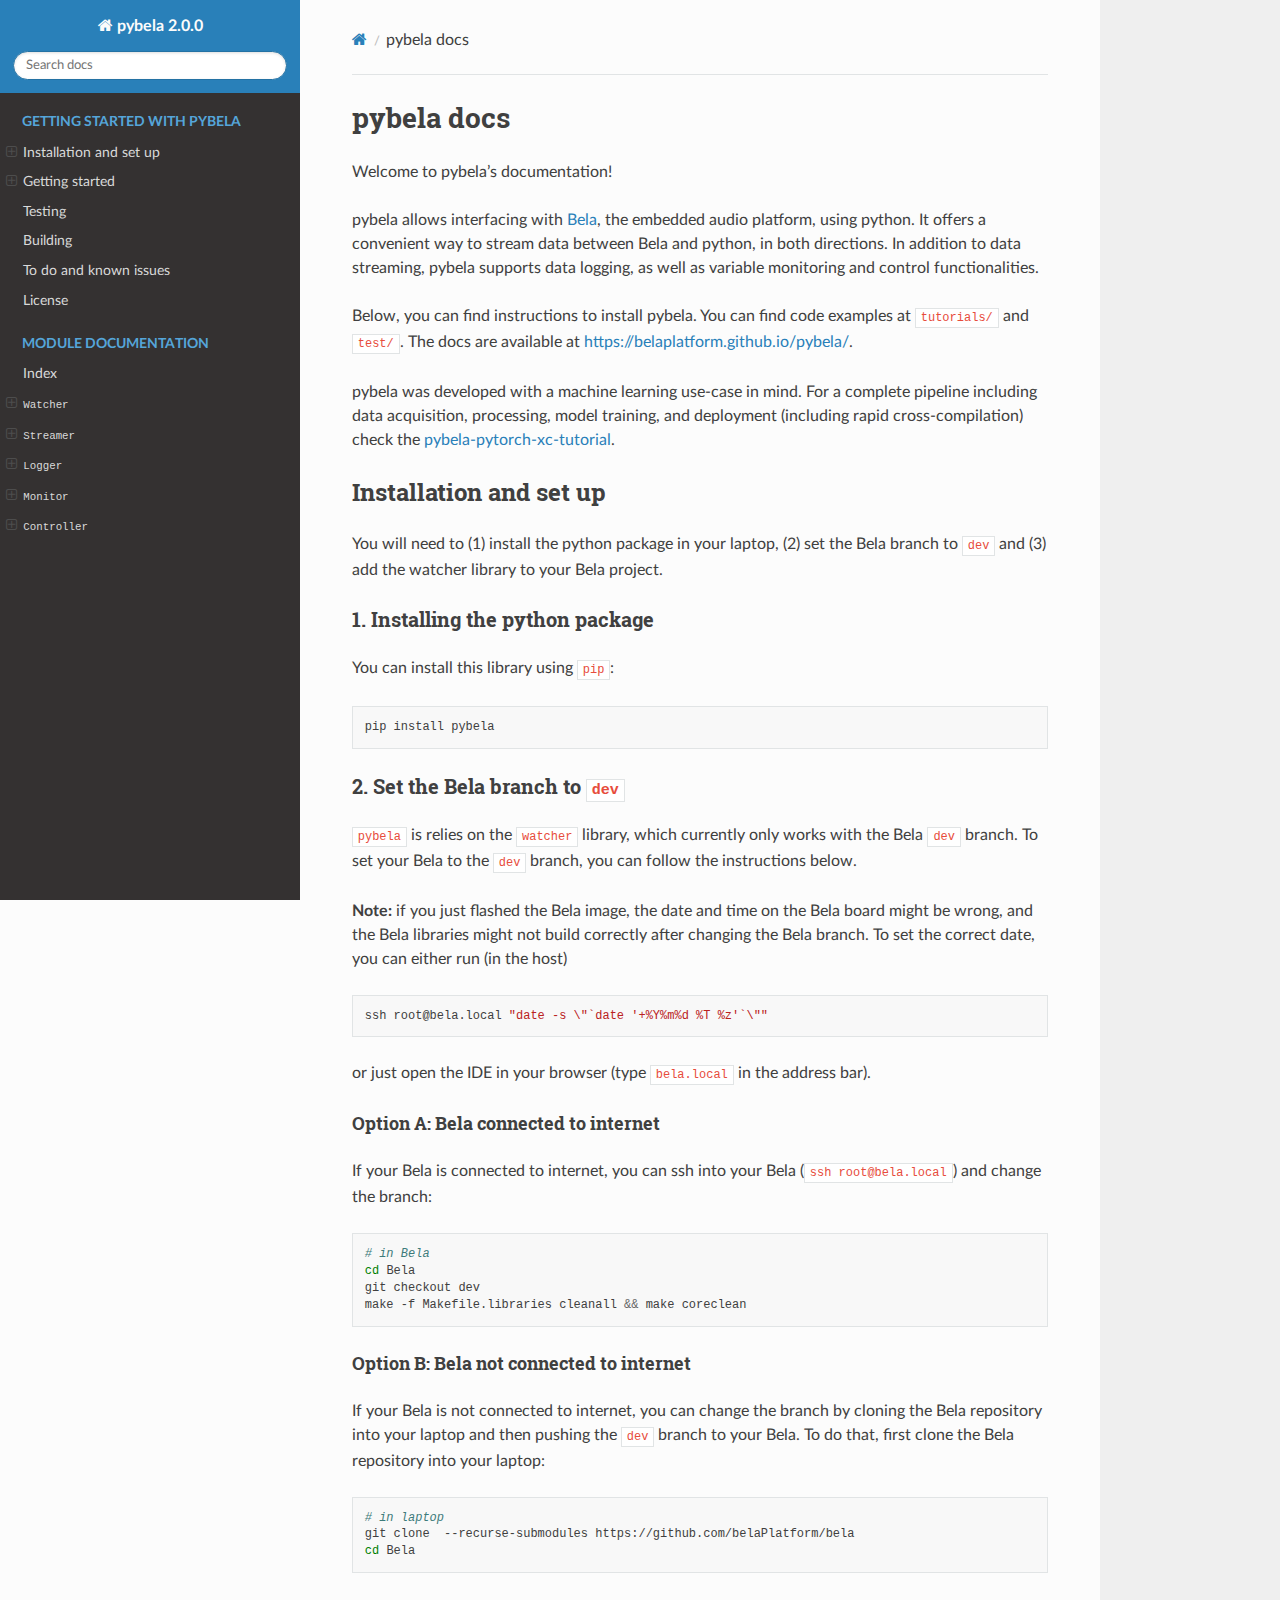
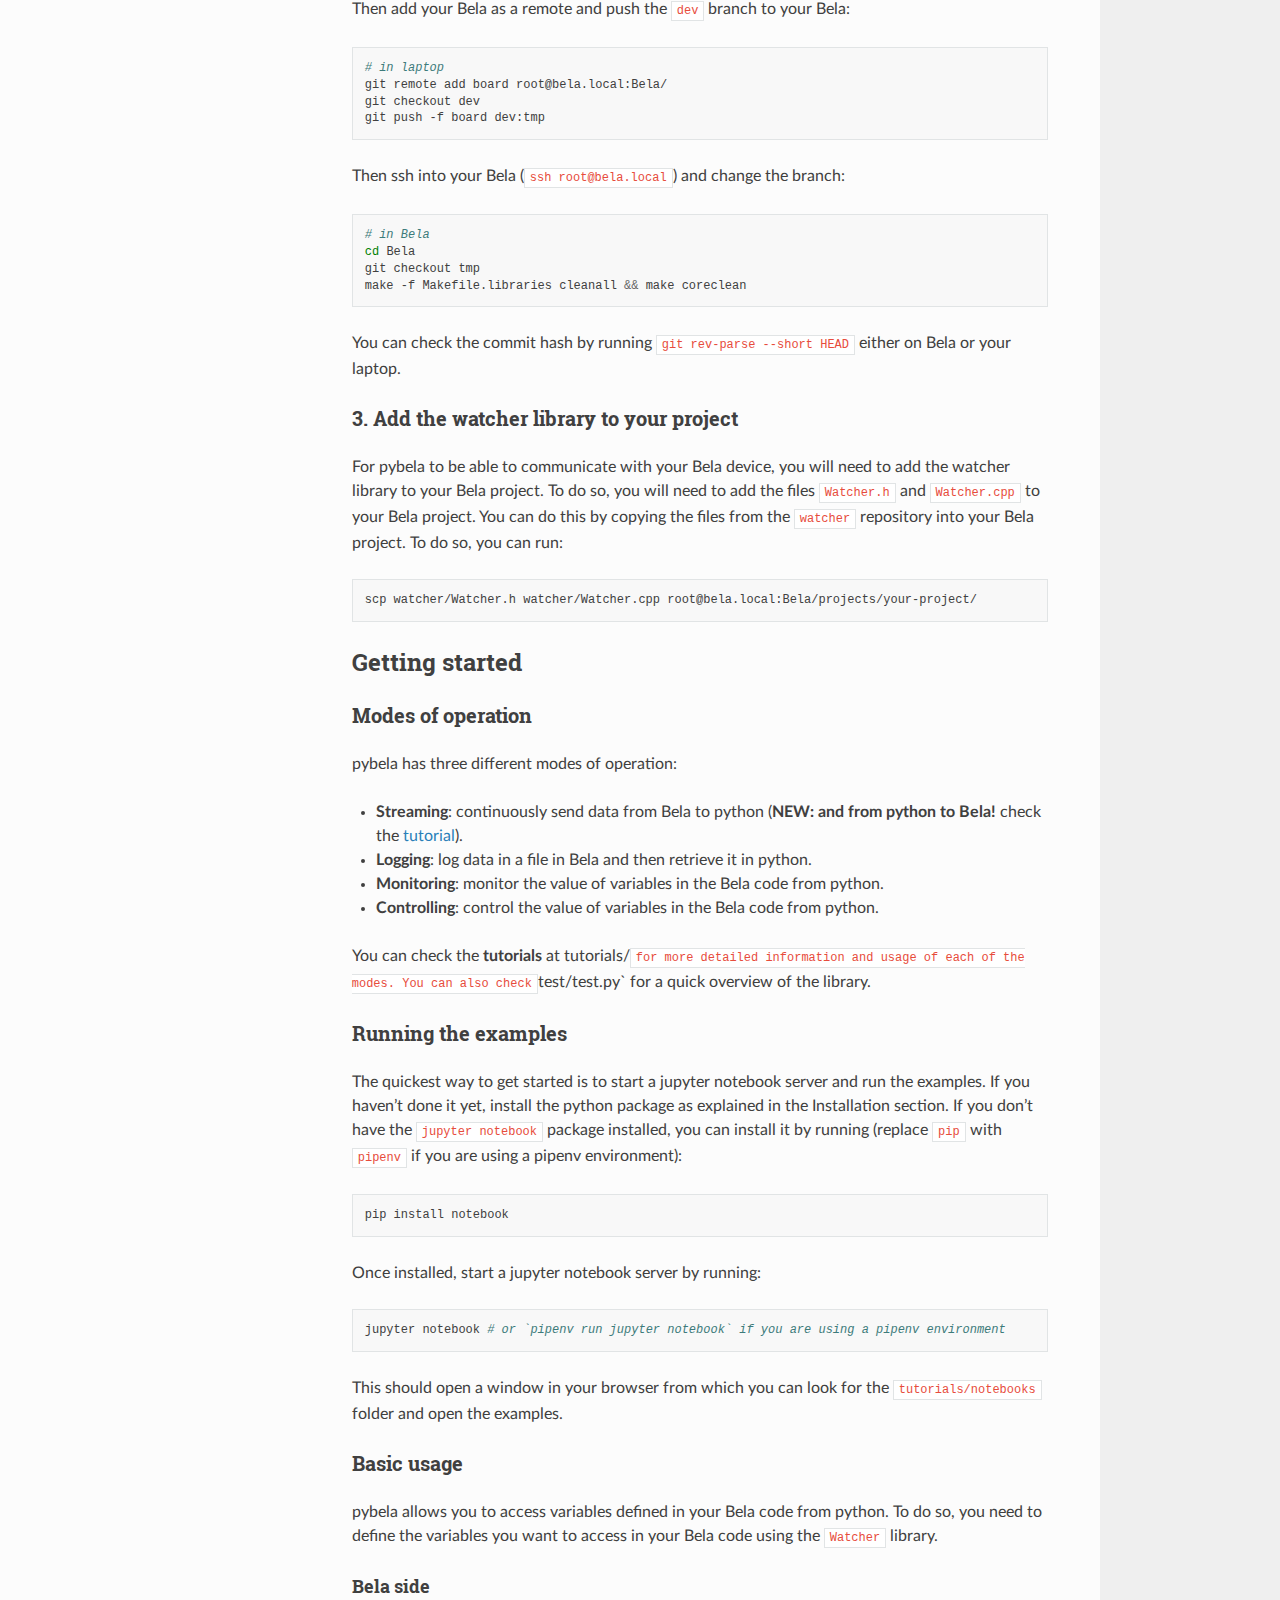
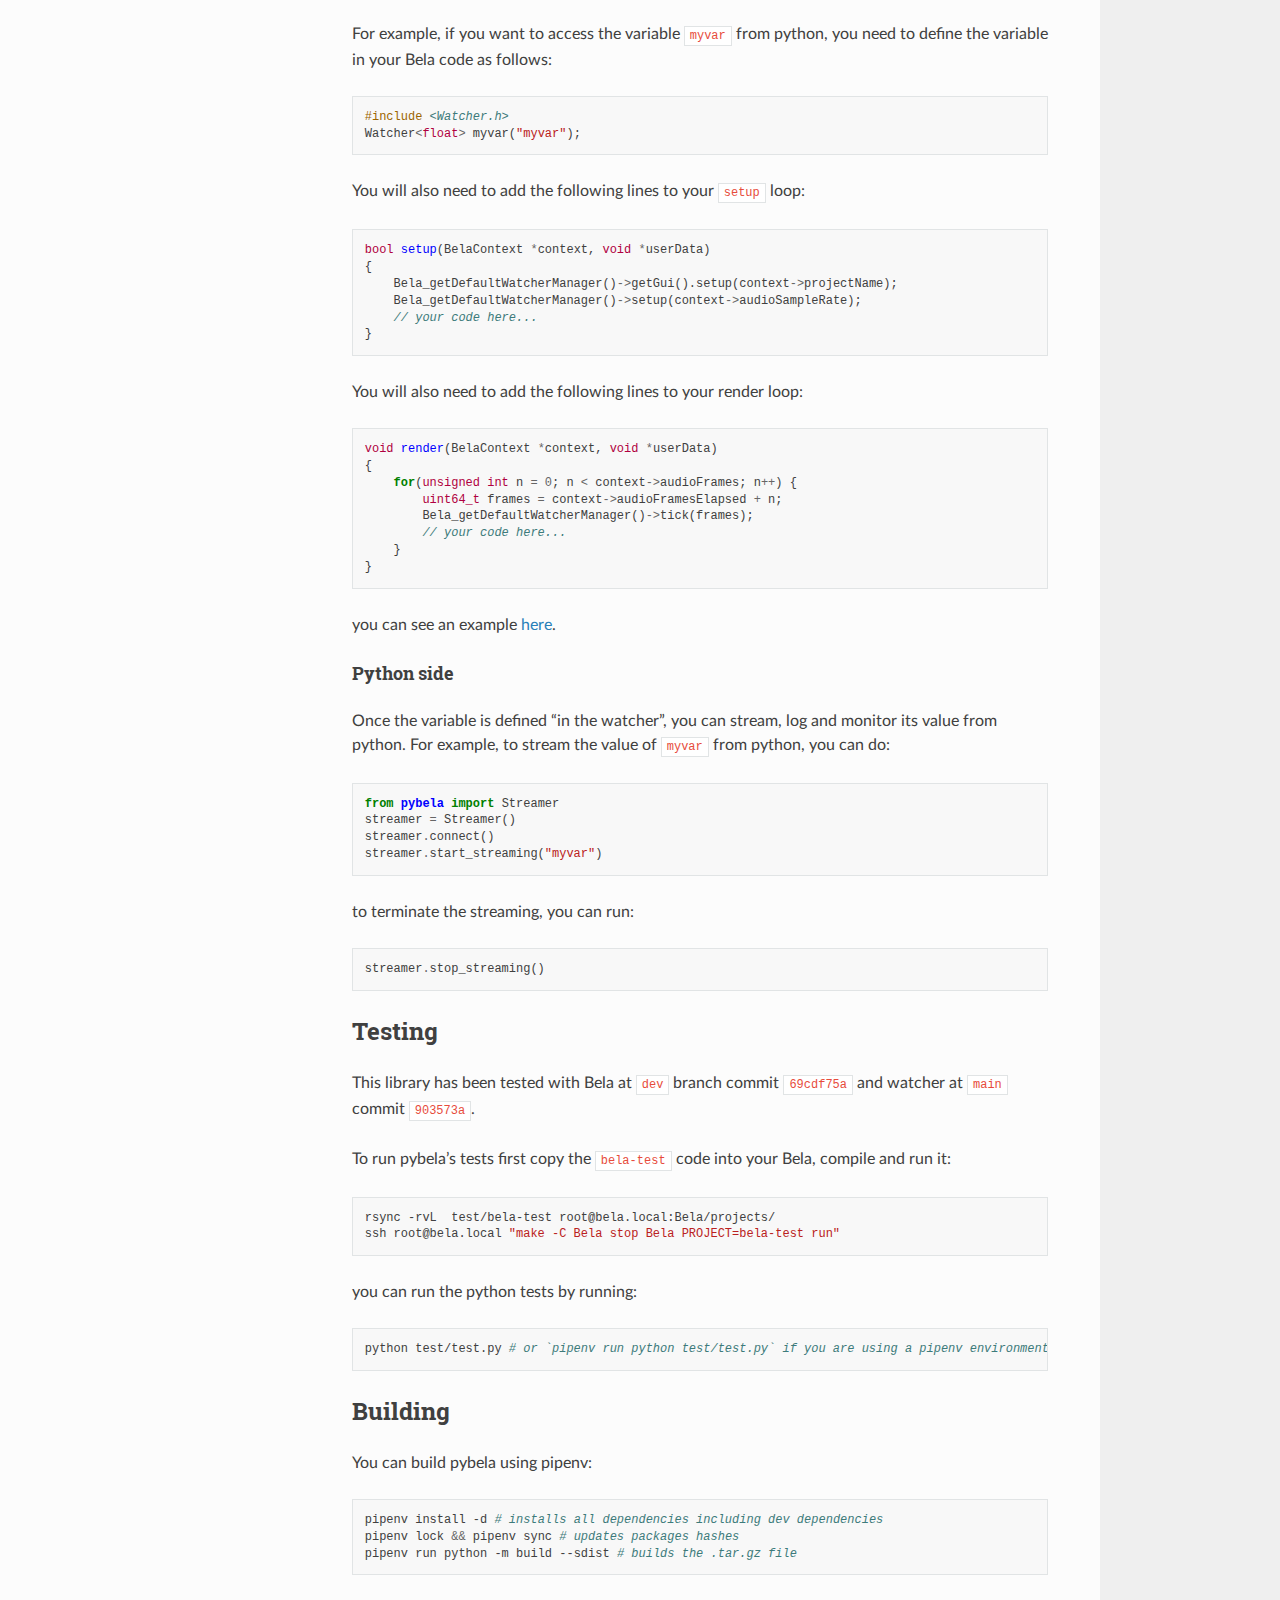
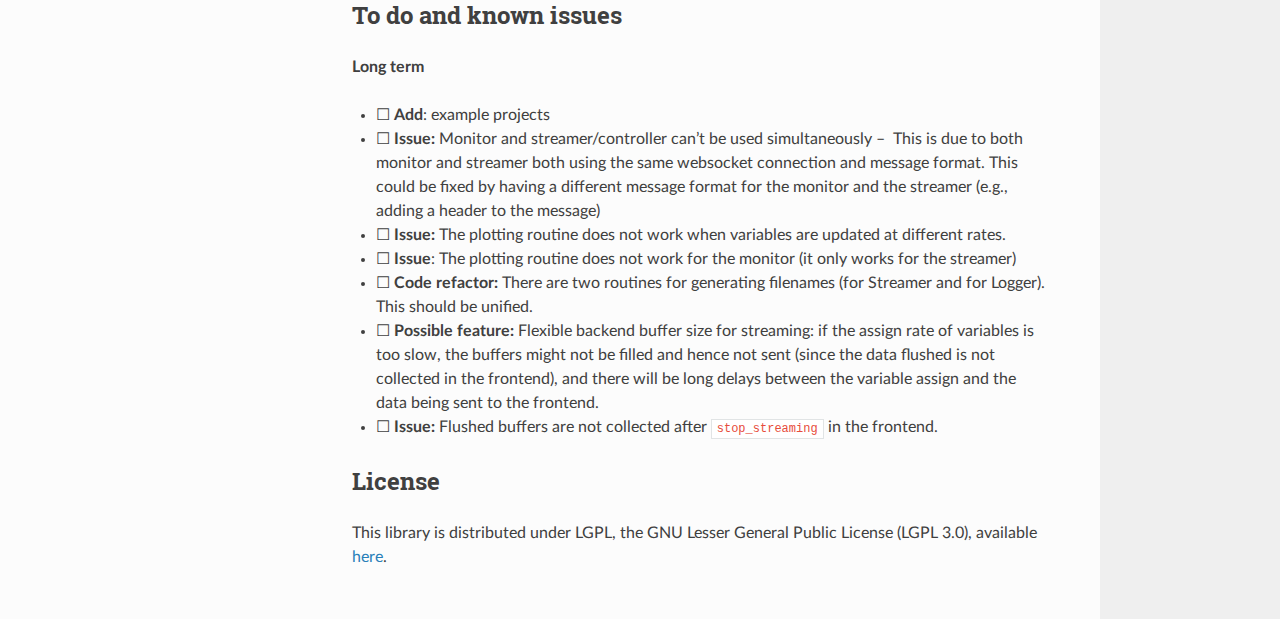
==== commit 5110bc4b: "deploy: c77445b07128ce49e20d17537c17a6353746abd3" ====
--- a/index.html
+++ b/index.html
@@ -6,7 +6,7 @@
   <meta charset="utf-8" /><meta name="viewport" content="width=device-width, initial-scale=1" />
 
   <meta name="viewport" content="width=device-width, initial-scale=1.0" />
-  <title>pybela docs &mdash; pybela 1.0.2 1.0.2 documentation</title>
+  <title>pybela docs &mdash; pybela 2.0.0 2.0.0 documentation</title>
       <link rel="stylesheet" type="text/css" href="_static/pygments.css?v=80d5e7a1" />
       <link rel="stylesheet" type="text/css" href="_static/css/theme.css?v=e59714d7" />
       <link rel="stylesheet" type="text/css" href="_static/custom.css?v=b217d7a7" />
@@ -14,7 +14,7 @@
   
       <script src="_static/jquery.js?v=5d32c60e"></script>
       <script src="_static/_sphinx_javascript_frameworks_compat.js?v=2cd50e6c"></script>
-      <script src="_static/documentation_options.js?v=1ed6394b"></script>
+      <script src="_static/documentation_options.js?v=51b770b3"></script>
       <script src="_static/doctools.js?v=9a2dae69"></script>
       <script src="_static/sphinx_highlight.js?v=dc90522c"></script>
     <script src="_static/js/theme.js"></script>
@@ -32,7 +32,7 @@
           
           
           <a href="#" class="icon icon-home">
-            pybela 1.0.2
+            pybela 2.0.0
           </a>
 <div role="search">
   <form id="rtd-search-form" class="wy-form" action="search.html" method="get">
@@ -73,7 +73,9 @@
 <ul>
 <li class="toctree-l1"><a class="reference internal" href="genindex.html">Index</a></li>
 <li class="toctree-l1"><a class="reference internal" href="modules.html"><code class="docutils literal notranslate"><span class="pre">Watcher</span></code></a><ul>
+<li class="toctree-l2"><a class="reference internal" href="modules.html#pybela.Watcher.Watcher.cleanup"><code class="docutils literal notranslate"><span class="pre">Watcher.cleanup()</span></code></a></li>
 <li class="toctree-l2"><a class="reference internal" href="modules.html#pybela.Watcher.Watcher.connect"><code class="docutils literal notranslate"><span class="pre">Watcher.connect()</span></code></a></li>
+<li class="toctree-l2"><a class="reference internal" href="modules.html#pybela.Watcher.Watcher.disconnect"><code class="docutils literal notranslate"><span class="pre">Watcher.disconnect()</span></code></a></li>
 <li class="toctree-l2"><a class="reference internal" href="modules.html#pybela.Watcher.Watcher.get_buffer_size"><code class="docutils literal notranslate"><span class="pre">Watcher.get_buffer_size()</span></code></a></li>
 <li class="toctree-l2"><a class="reference internal" href="modules.html#pybela.Watcher.Watcher.get_data_byte_size"><code class="docutils literal notranslate"><span class="pre">Watcher.get_data_byte_size()</span></code></a></li>
 <li class="toctree-l2"><a class="reference internal" href="modules.html#pybela.Watcher.Watcher.get_data_length"><code class="docutils literal notranslate"><span class="pre">Watcher.get_data_length()</span></code></a></li>
@@ -83,15 +85,14 @@
 <li class="toctree-l2"><a class="reference internal" href="modules.html#pybela.Watcher.Watcher.list"><code class="docutils literal notranslate"><span class="pre">Watcher.list()</span></code></a></li>
 <li class="toctree-l2"><a class="reference internal" href="modules.html#pybela.Watcher.Watcher.sample_rate"><code class="docutils literal notranslate"><span class="pre">Watcher.sample_rate</span></code></a></li>
 <li class="toctree-l2"><a class="reference internal" href="modules.html#pybela.Watcher.Watcher.send_ctrl_msg"><code class="docutils literal notranslate"><span class="pre">Watcher.send_ctrl_msg()</span></code></a></li>
-<li class="toctree-l2"><a class="reference internal" href="modules.html#pybela.Watcher.Watcher.stop"><code class="docutils literal notranslate"><span class="pre">Watcher.stop()</span></code></a></li>
 <li class="toctree-l2"><a class="reference internal" href="modules.html#pybela.Watcher.Watcher.unwatched_vars"><code class="docutils literal notranslate"><span class="pre">Watcher.unwatched_vars</span></code></a></li>
+<li class="toctree-l2"><a class="reference internal" href="modules.html#pybela.Watcher.Watcher.wait"><code class="docutils literal notranslate"><span class="pre">Watcher.wait()</span></code></a></li>
 <li class="toctree-l2"><a class="reference internal" href="modules.html#pybela.Watcher.Watcher.watched_vars"><code class="docutils literal notranslate"><span class="pre">Watcher.watched_vars</span></code></a></li>
 <li class="toctree-l2"><a class="reference internal" href="modules.html#pybela.Watcher.Watcher.watcher_vars"><code class="docutils literal notranslate"><span class="pre">Watcher.watcher_vars</span></code></a></li>
 </ul>
 </li>
 <li class="toctree-l1"><a class="reference internal" href="modules.html#pybela.Streamer.Streamer"><code class="docutils literal notranslate"><span class="pre">Streamer</span></code></a><ul>
 <li class="toctree-l2"><a class="reference internal" href="modules.html#pybela.Streamer.Streamer.async_stream_n_values"><code class="docutils literal notranslate"><span class="pre">Streamer.async_stream_n_values()</span></code></a></li>
-<li class="toctree-l2"><a class="reference internal" href="modules.html#pybela.Streamer.Streamer.flush_queue"><code class="docutils literal notranslate"><span class="pre">Streamer.flush_queue()</span></code></a></li>
 <li class="toctree-l2"><a class="reference internal" href="modules.html#pybela.Streamer.Streamer.is_streaming"><code class="docutils literal notranslate"><span class="pre">Streamer.is_streaming()</span></code></a></li>
 <li class="toctree-l2"><a class="reference internal" href="modules.html#pybela.Streamer.Streamer.load_data_from_file"><code class="docutils literal notranslate"><span class="pre">Streamer.load_data_from_file()</span></code></a></li>
 <li class="toctree-l2"><a class="reference internal" href="modules.html#pybela.Streamer.Streamer.monitored_vars"><code class="docutils literal notranslate"><span class="pre">Streamer.monitored_vars</span></code></a></li>
@@ -148,7 +149,7 @@
 
     <section data-toggle="wy-nav-shift" class="wy-nav-content-wrap"><nav class="wy-nav-top" aria-label="Mobile navigation menu" >
           <i data-toggle="wy-nav-top" class="fa fa-bars"></i>
-          <a href="#">pybela 1.0.2</a>
+          <a href="#">pybela 2.0.0</a>
       </nav>
 
       <div class="wy-nav-content">
@@ -376,7 +377,6 @@
 <h2>To do and known issues<a class="headerlink" href="#to-do-and-known-issues" title="Link to this heading"></a></h2>
 <p><strong>Long term</strong></p>
 <ul class="simple">
-<li><p>☐ <strong>Design</strong>: remove nest_asyncio?</p></li>
 <li><p>☐ <strong>Add</strong>: example projects</p></li>
 <li><p>☐ <strong>Issue:</strong> Monitor and streamer/controller can’t be used
 simultaneously –  This is due to both monitor and streamer both using
@@ -396,7 +396,6 @@
 assign and the data being sent to the frontend.</p></li>
 <li><p>☐ <strong>Issue:</strong> Flushed buffers are not collected after
 <code class="docutils literal notranslate"><span class="pre">stop_streaming</span></code> in the frontend.</p></li>
-<li><p>☐ <strong>Bug:</strong> <code class="docutils literal notranslate"><span class="pre">OSError:</span> <span class="pre">[Errno</span> <span class="pre">12]</span> <span class="pre">Cannot</span> <span class="pre">allocate</span> <span class="pre">memory</span></code></p></li>
 </ul>
 </section>
 <section id="license">
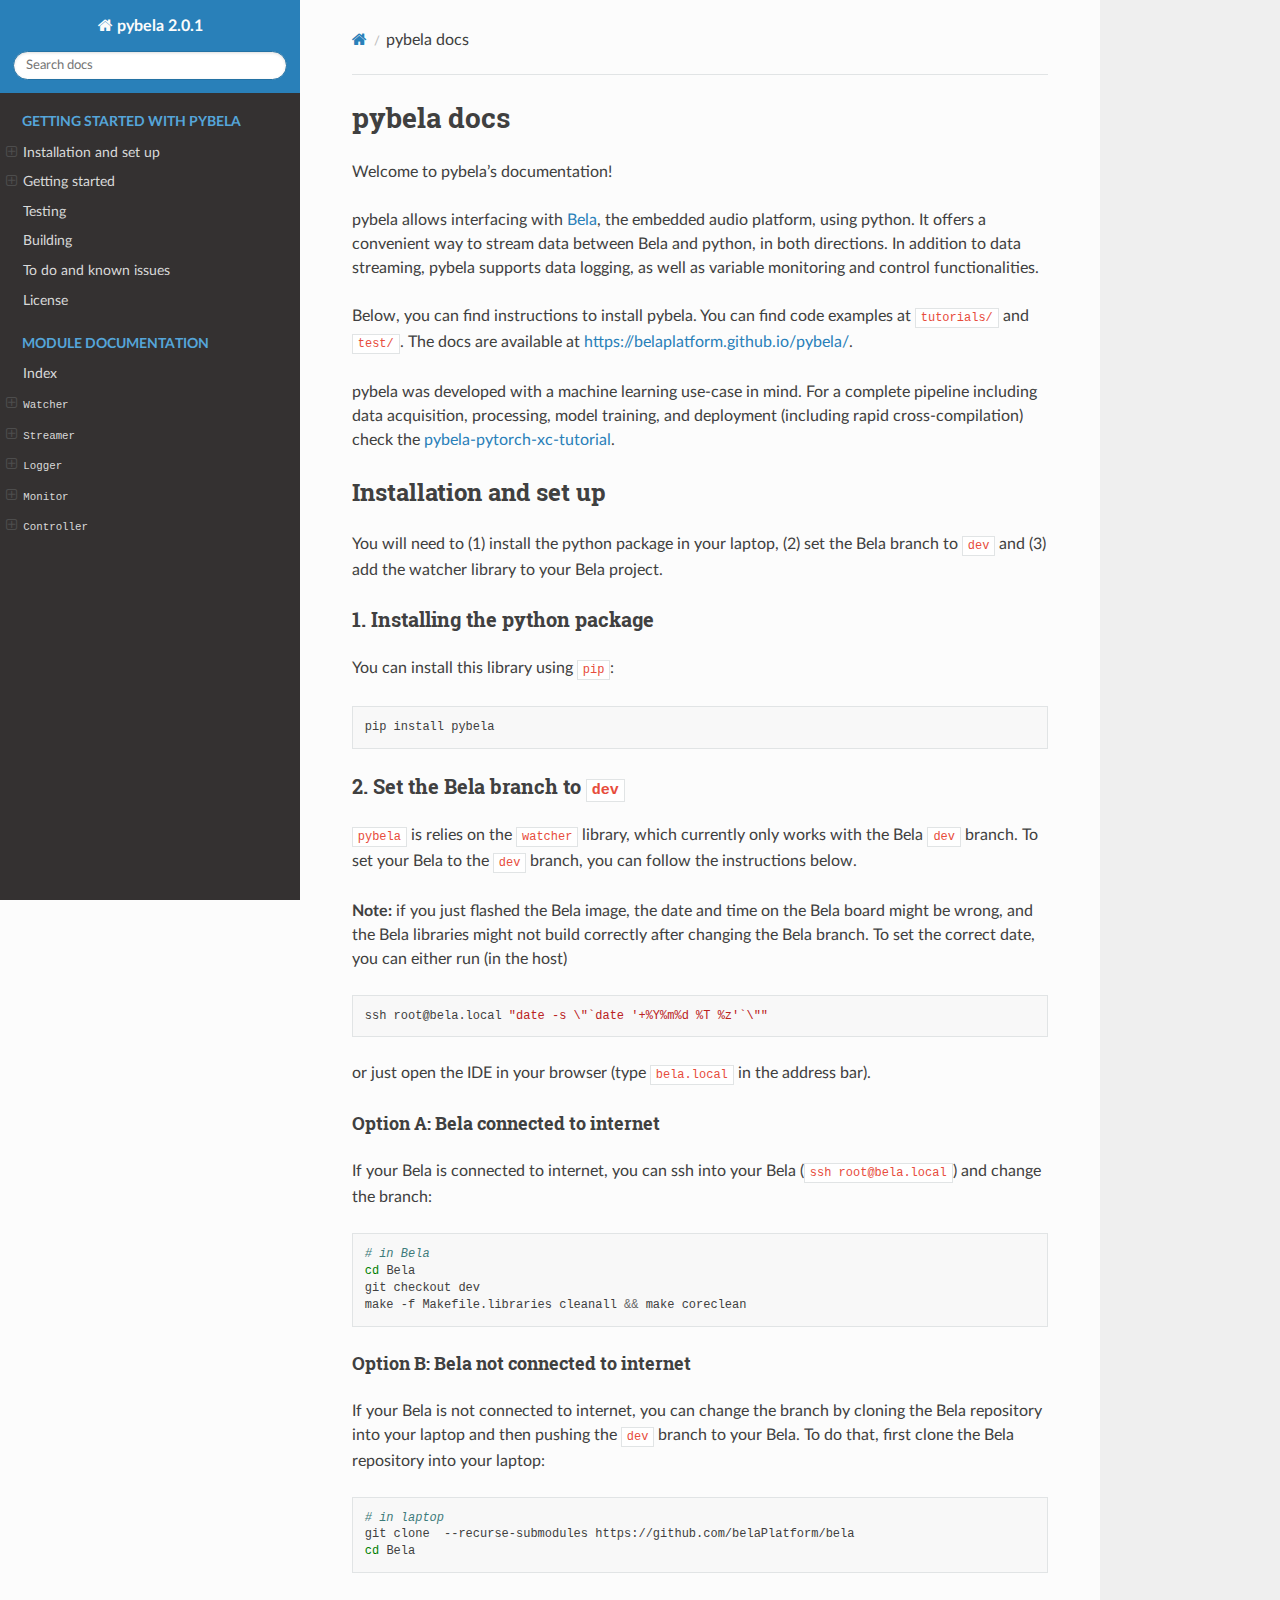
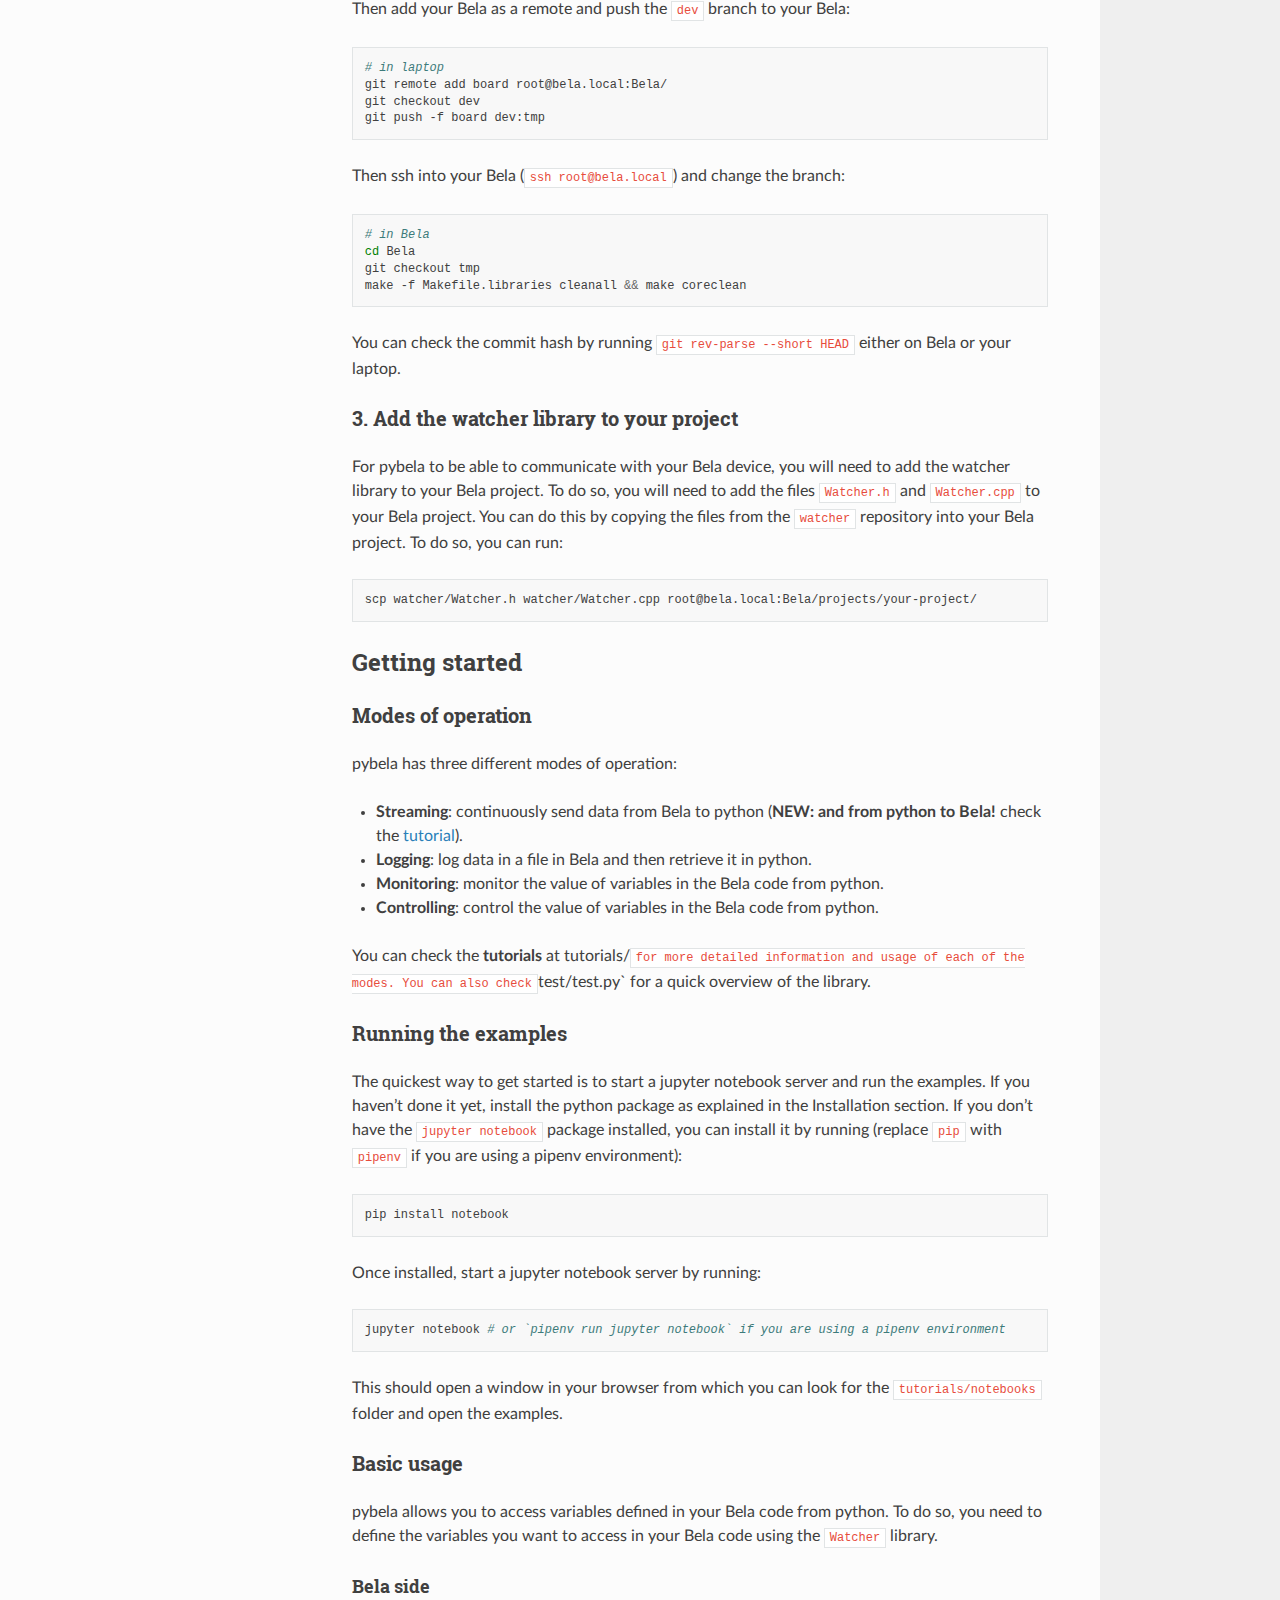
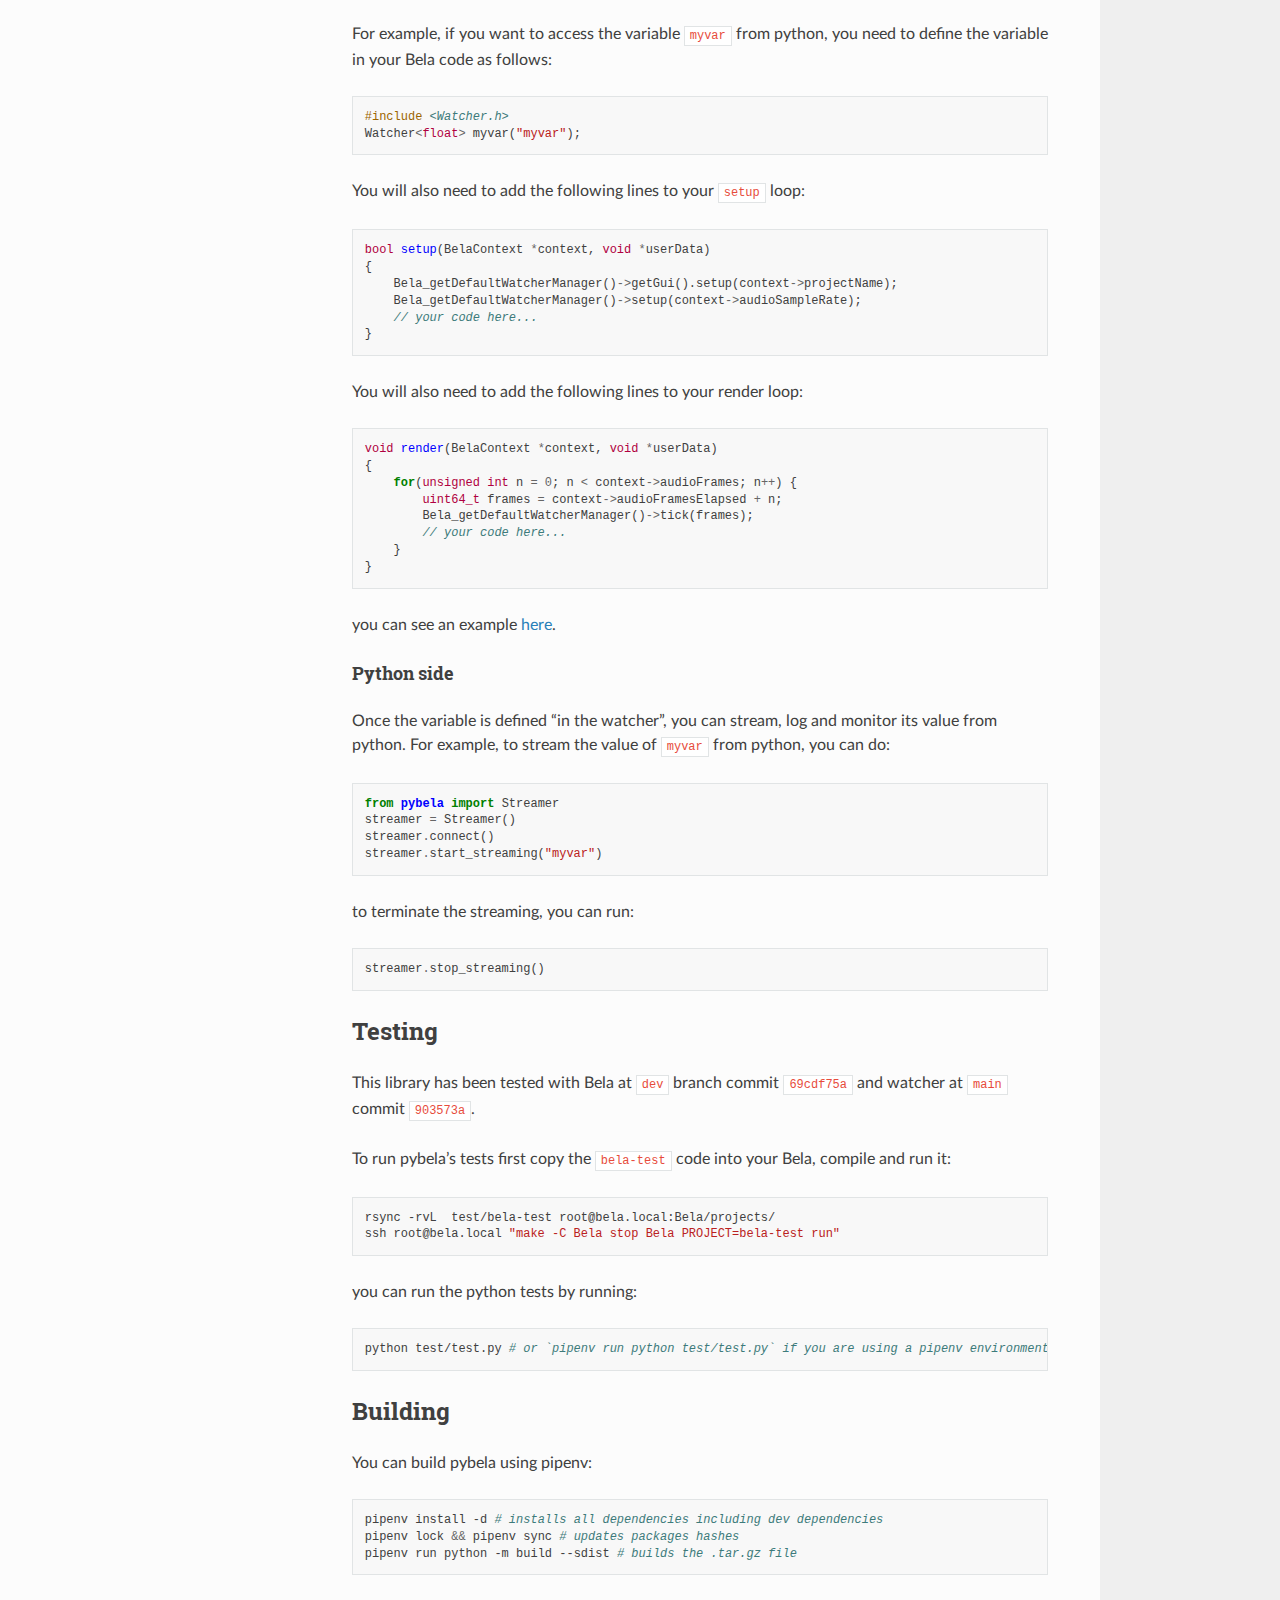
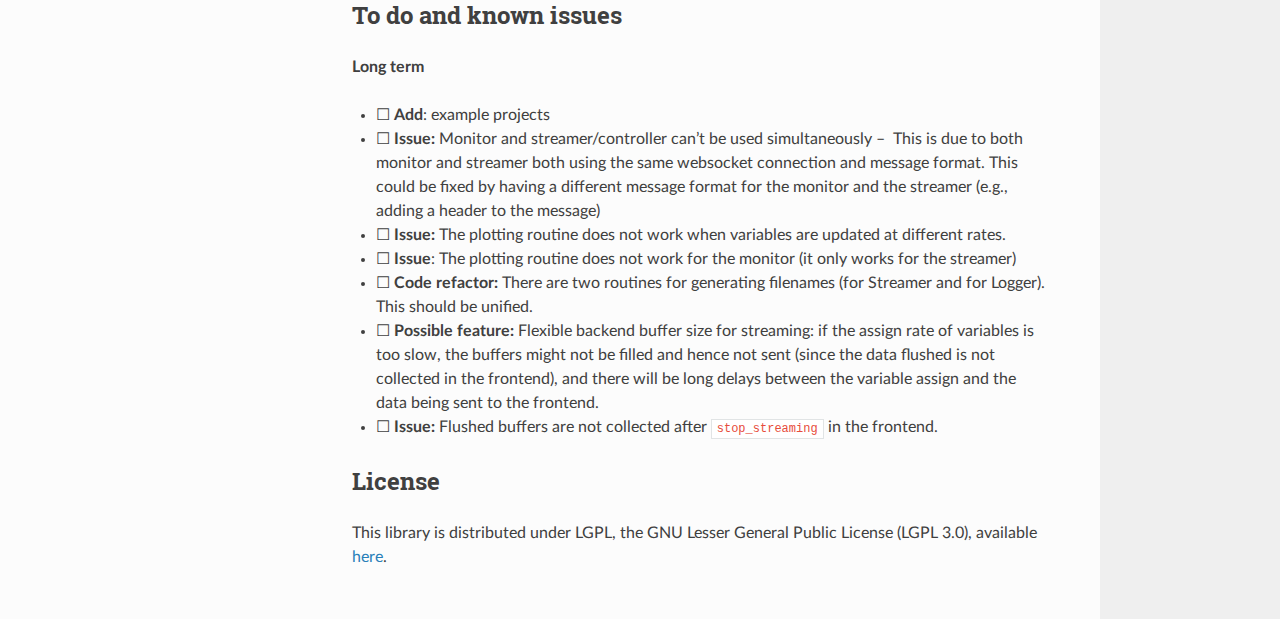
==== commit 0d2c4292: "deploy: e0d5a33052b70c6d8fc9b52a71bb32dada00cd98" ====
--- a/index.html
+++ b/index.html
@@ -6,7 +6,7 @@
   <meta charset="utf-8" /><meta name="viewport" content="width=device-width, initial-scale=1" />
 
   <meta name="viewport" content="width=device-width, initial-scale=1.0" />
-  <title>pybela docs &mdash; pybela 2.0.0 2.0.0 documentation</title>
+  <title>pybela docs &mdash; pybela 2.0.1 2.0.1 documentation</title>
       <link rel="stylesheet" type="text/css" href="_static/pygments.css?v=80d5e7a1" />
       <link rel="stylesheet" type="text/css" href="_static/css/theme.css?v=e59714d7" />
       <link rel="stylesheet" type="text/css" href="_static/custom.css?v=b217d7a7" />
@@ -14,7 +14,7 @@
   
       <script src="_static/jquery.js?v=5d32c60e"></script>
       <script src="_static/_sphinx_javascript_frameworks_compat.js?v=2cd50e6c"></script>
-      <script src="_static/documentation_options.js?v=51b770b3"></script>
+      <script src="_static/documentation_options.js?v=f5cff4aa"></script>
       <script src="_static/doctools.js?v=9a2dae69"></script>
       <script src="_static/sphinx_highlight.js?v=dc90522c"></script>
     <script src="_static/js/theme.js"></script>
@@ -32,7 +32,7 @@
           
           
           <a href="#" class="icon icon-home">
-            pybela 2.0.0
+            pybela 2.0.1
           </a>
 <div role="search">
   <form id="rtd-search-form" class="wy-form" action="search.html" method="get">
@@ -149,7 +149,7 @@
 
     <section data-toggle="wy-nav-shift" class="wy-nav-content-wrap"><nav class="wy-nav-top" aria-label="Mobile navigation menu" >
           <i data-toggle="wy-nav-top" class="fa fa-bars"></i>
-          <a href="#">pybela 2.0.0</a>
+          <a href="#">pybela 2.0.1</a>
       </nav>
 
       <div class="wy-nav-content">
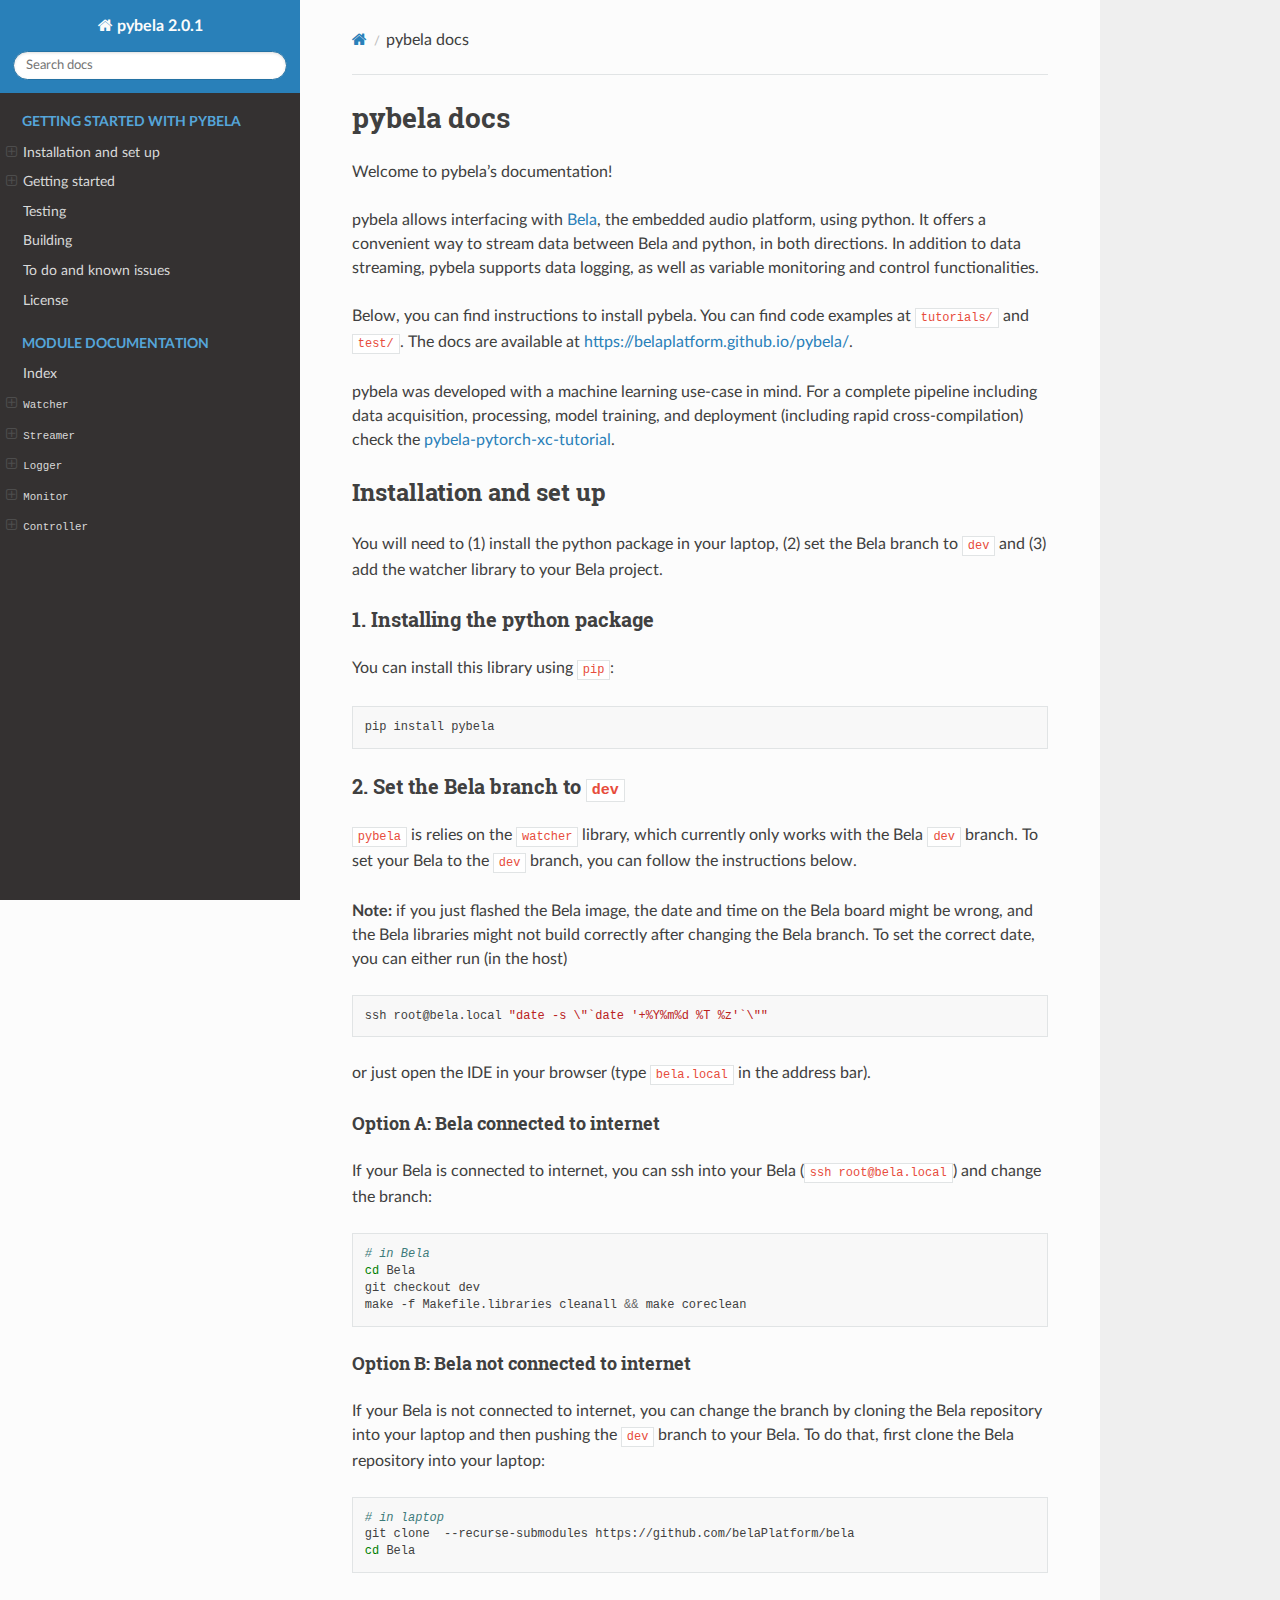
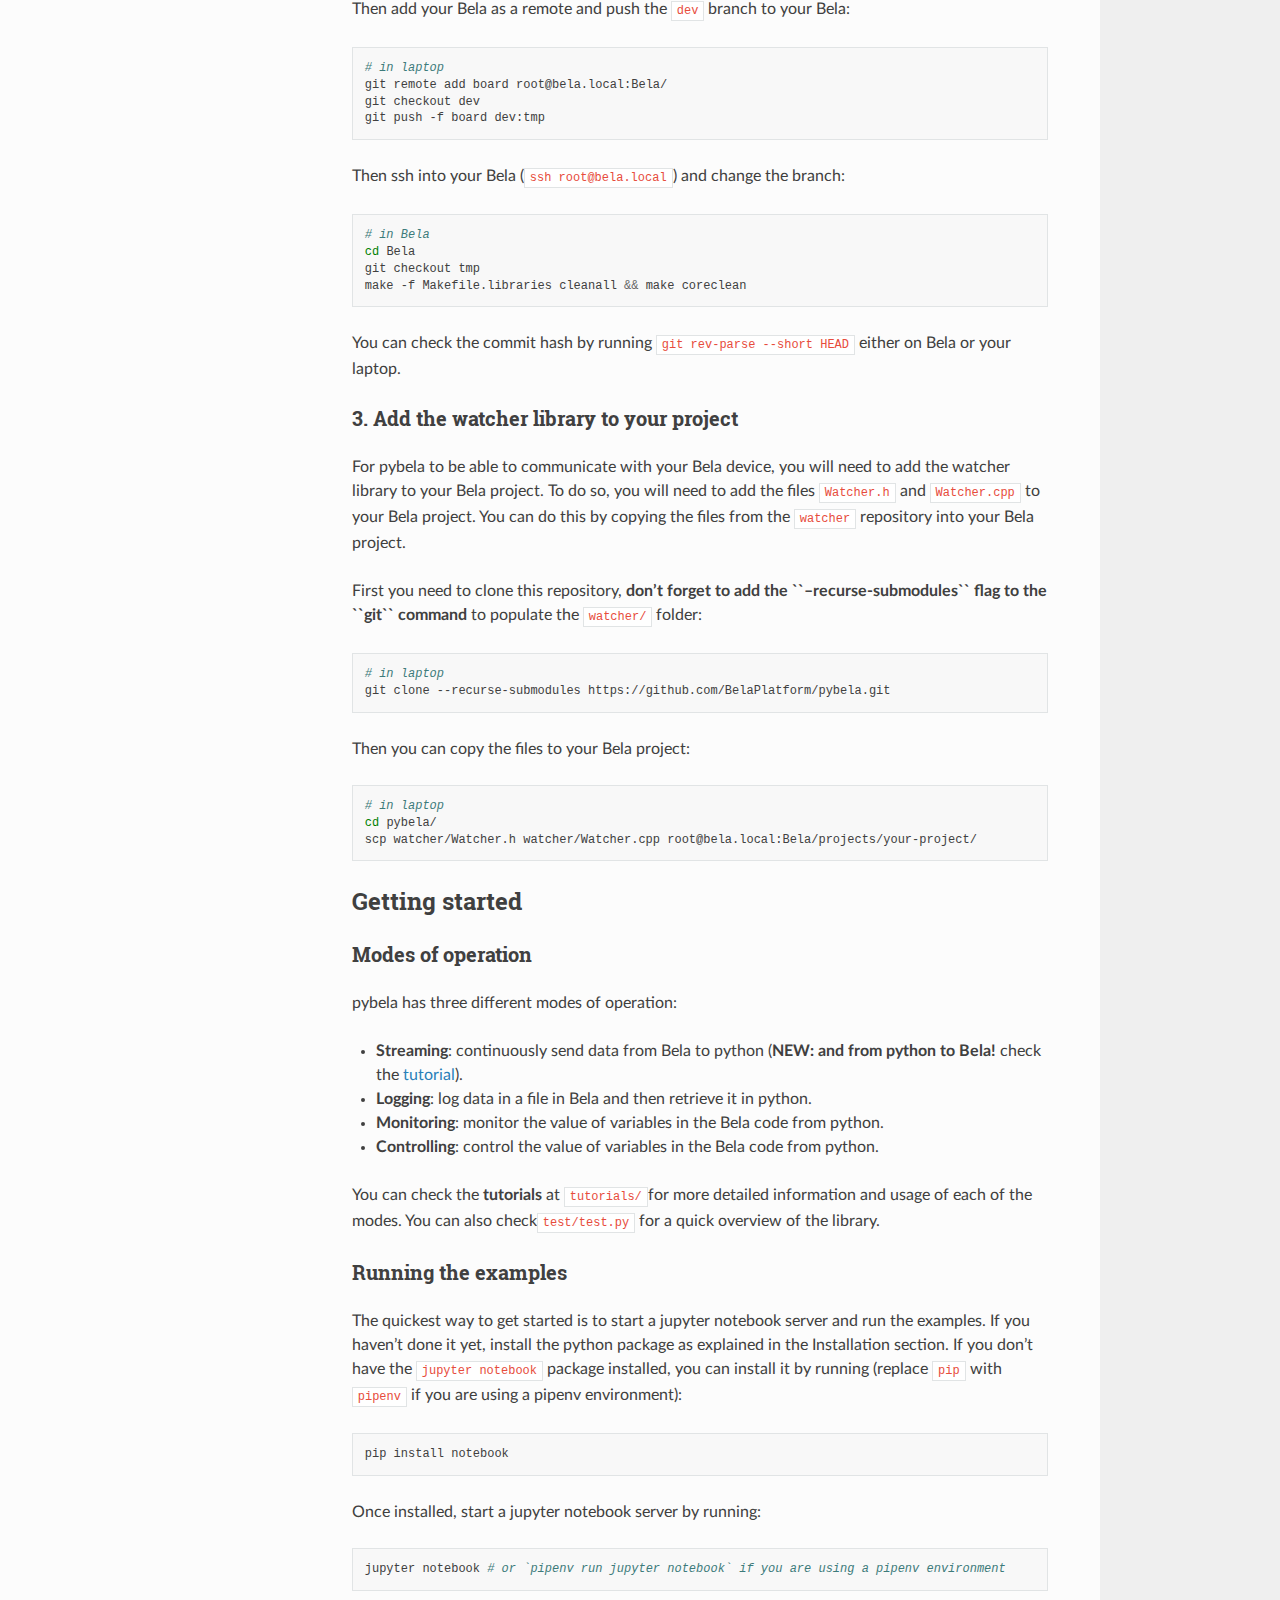
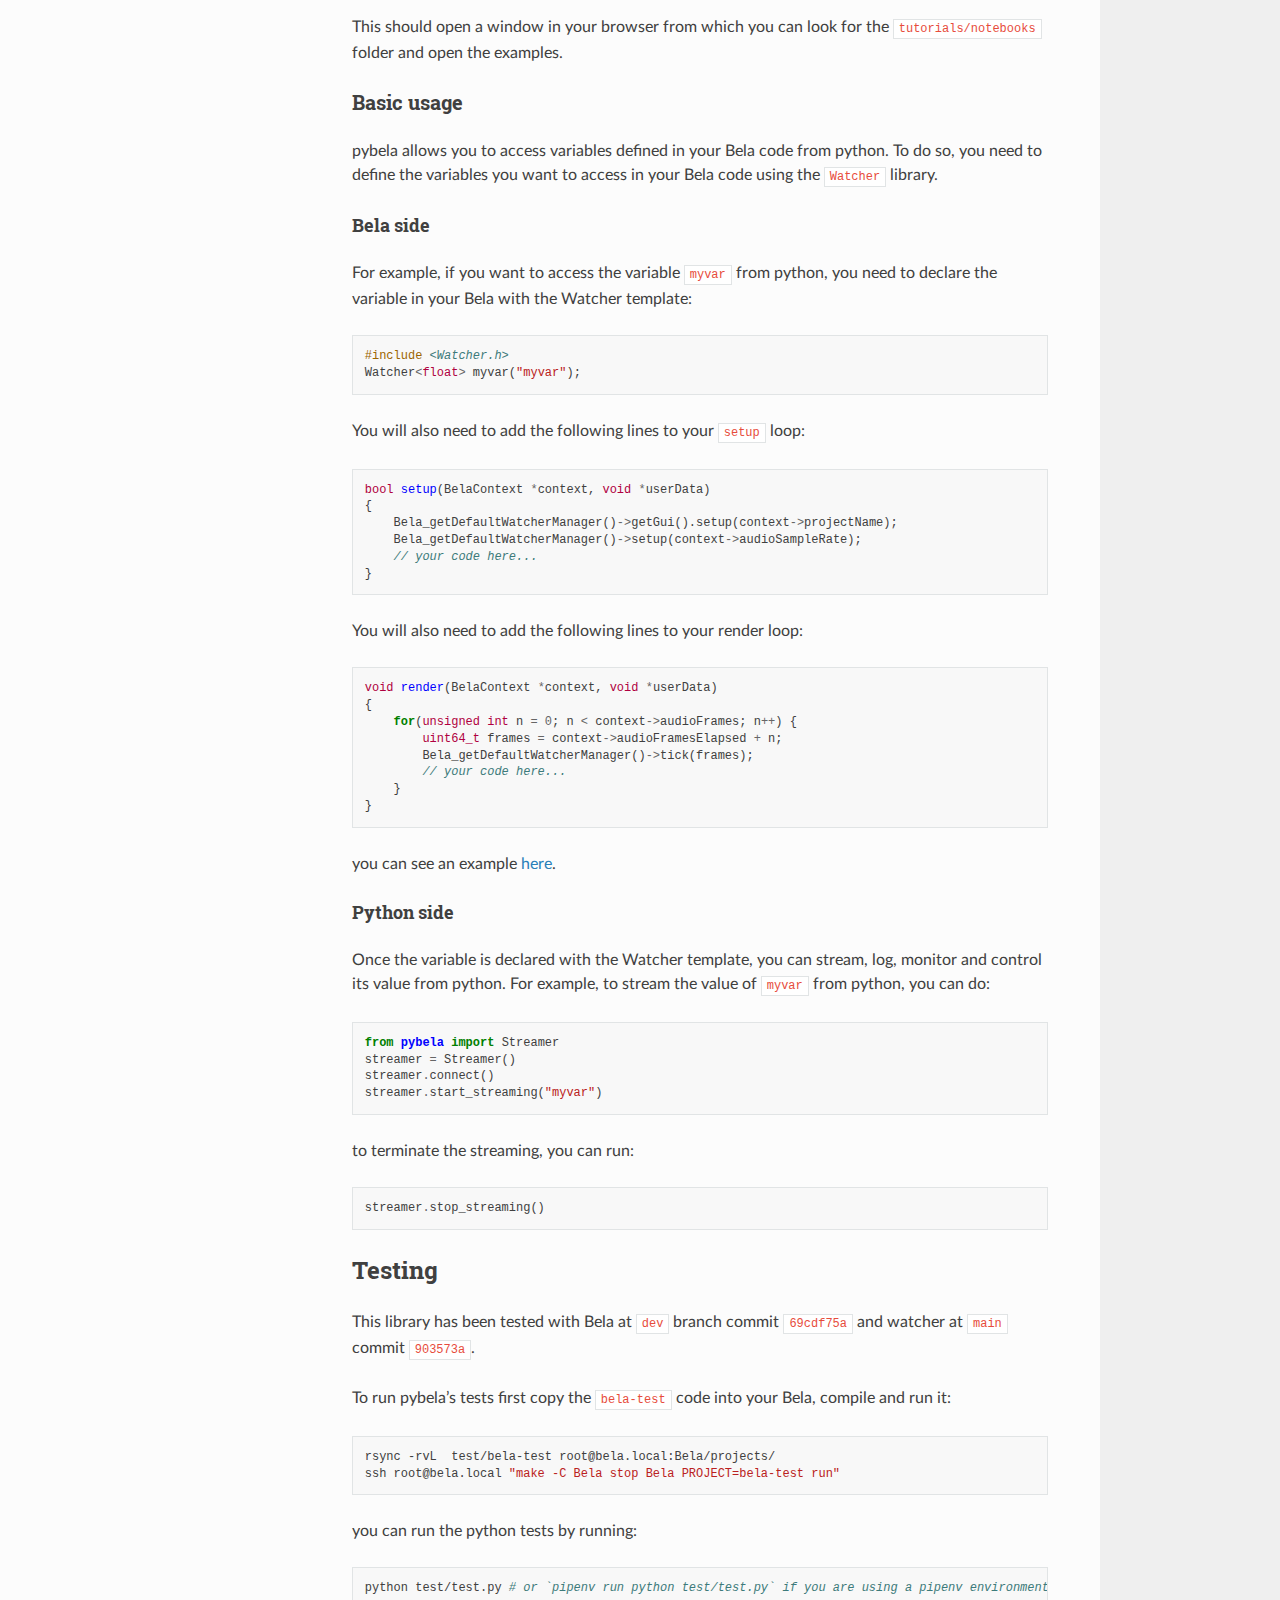
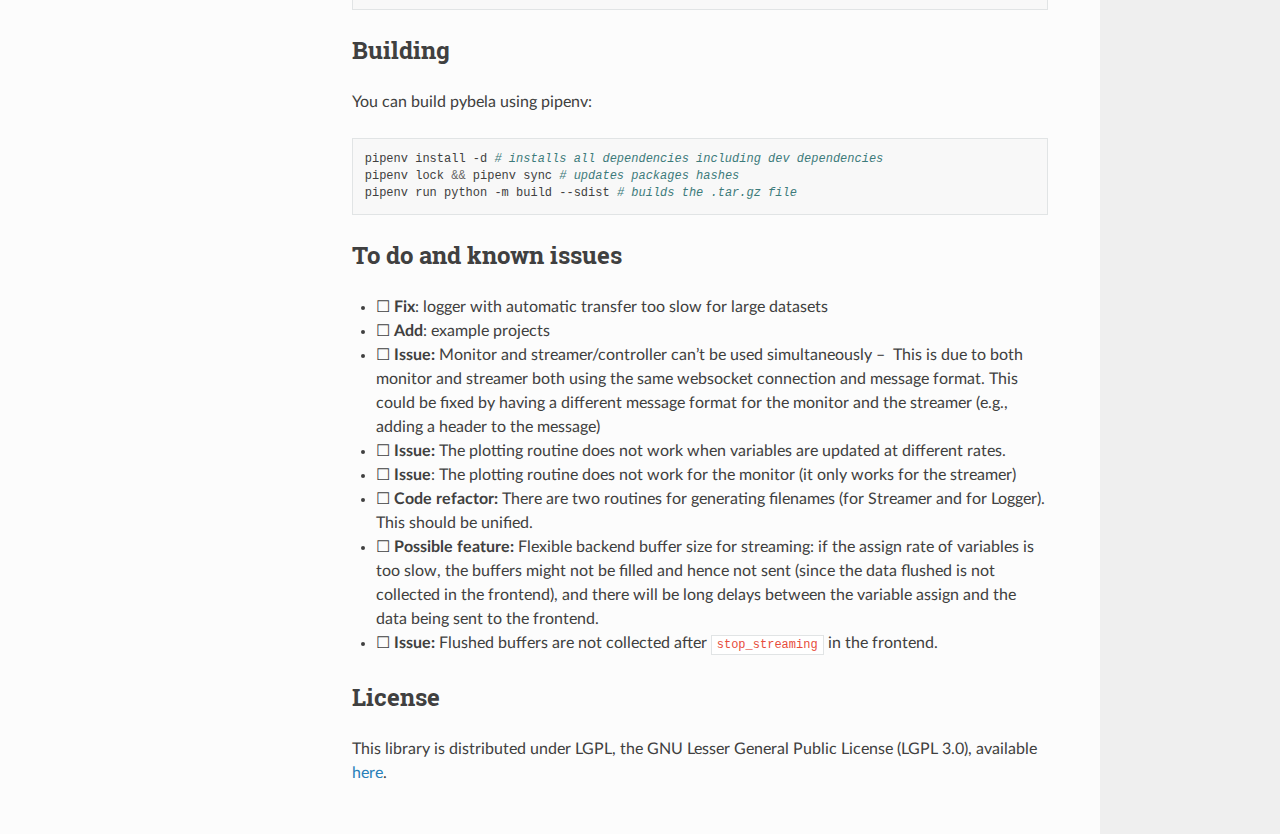
==== commit 1ff1da64: "deploy: e58c7e4b2e7f2e7334b54278b7ffe19688e4d47f" ====
--- a/index.html
+++ b/index.html
@@ -253,8 +253,18 @@
 need to add the watcher library to your Bela project. To do so, you will
 need to add the files <code class="docutils literal notranslate"><span class="pre">Watcher.h</span></code> and <code class="docutils literal notranslate"><span class="pre">Watcher.cpp</span></code> to your Bela
 project. You can do this by copying the files from the <code class="docutils literal notranslate"><span class="pre">watcher</span></code>
-repository into your Bela project. To do so, you can run:</p>
-<div class="highlight-bash notranslate"><div class="highlight"><pre><span></span>scp<span class="w"> </span>watcher/Watcher.h<span class="w"> </span>watcher/Watcher.cpp<span class="w"> </span>root@bela.local:Bela/projects/your-project/
+repository into your Bela project.</p>
+<p>First you need to clone this repository, <strong>don’t forget to add the
+``–recurse-submodules`` flag to the ``git`` command</strong> to populate the
+<code class="docutils literal notranslate"><span class="pre">watcher/</span></code> folder:</p>
+<div class="highlight-bash notranslate"><div class="highlight"><pre><span></span><span class="c1"># in laptop</span>
+git<span class="w"> </span>clone<span class="w"> </span>--recurse-submodules<span class="w"> </span>https://github.com/BelaPlatform/pybela.git
+</pre></div>
+</div>
+<p>Then you can copy the files to your Bela project:</p>
+<div class="highlight-bash notranslate"><div class="highlight"><pre><span></span><span class="c1"># in laptop</span>
+<span class="nb">cd</span><span class="w"> </span>pybela/
+scp<span class="w"> </span>watcher/Watcher.h<span class="w"> </span>watcher/Watcher.cpp<span class="w"> </span>root@bela.local:Bela/projects/your-project/
 </pre></div>
 </div>
 </section>
@@ -275,9 +285,9 @@
 <li><p><strong>Controlling</strong>: control the value of variables in the Bela code from
 python.</p></li>
 </ul>
-<p>You can check the <strong>tutorials</strong> at
-tutorials/<code class="docutils literal notranslate"><span class="pre">for</span> <span class="pre">more</span> <span class="pre">detailed</span> <span class="pre">information</span> <span class="pre">and</span> <span class="pre">usage</span> <span class="pre">of</span> <span class="pre">each</span> <span class="pre">of</span> <span class="pre">the</span> <span class="pre">modes.</span> <span class="pre">You</span> <span class="pre">can</span> <span class="pre">also</span> <span class="pre">check</span></code>test/test.py`
-for a quick overview of the library.</p>
+<p>You can check the <strong>tutorials</strong> at <code class="docutils literal notranslate"><span class="pre">tutorials/</span></code>for more detailed
+information and usage of each of the modes. You can also
+check<code class="docutils literal notranslate"><span class="pre">test/test.py</span></code> for a quick overview of the library.</p>
 </section>
 <section id="running-the-examples">
 <h3>Running the examples<a class="headerlink" href="#running-the-examples" title="Link to this heading"></a></h3>
@@ -304,7 +314,7 @@
 <section id="bela-side">
 <h4>Bela side<a class="headerlink" href="#bela-side" title="Link to this heading"></a></h4>
 <p>For example, if you want to access the variable <code class="docutils literal notranslate"><span class="pre">myvar</span></code> from python,
-you need to define the variable in your Bela code as follows:</p>
+you need to declare the variable in your Bela with the Watcher template:</p>
 <div class="highlight-cpp notranslate"><div class="highlight"><pre><span></span><span class="cp">#include</span><span class="w"> </span><span class="cpf">&lt;Watcher.h&gt;</span>
 <span class="n">Watcher</span><span class="o">&lt;</span><span class="kt">float</span><span class="o">&gt;</span><span class="w"> </span><span class="n">myvar</span><span class="p">(</span><span class="s">&quot;myvar&quot;</span><span class="p">);</span>
 </pre></div>
@@ -333,9 +343,9 @@
 </section>
 <section id="python-side">
 <h4>Python side<a class="headerlink" href="#python-side" title="Link to this heading"></a></h4>
-<p>Once the variable is defined “in the watcher”, you can stream, log and
-monitor its value from python. For example, to stream the value of
-<code class="docutils literal notranslate"><span class="pre">myvar</span></code> from python, you can do:</p>
+<p>Once the variable is declared with the Watcher template, you can stream,
+log, monitor and control its value from python. For example, to stream
+the value of <code class="docutils literal notranslate"><span class="pre">myvar</span></code> from python, you can do:</p>
 <div class="highlight-python notranslate"><div class="highlight"><pre><span></span><span class="kn">from</span> <span class="nn">pybela</span> <span class="kn">import</span> <span class="n">Streamer</span>
 <span class="n">streamer</span> <span class="o">=</span> <span class="n">Streamer</span><span class="p">()</span>
 <span class="n">streamer</span><span class="o">.</span><span class="n">connect</span><span class="p">()</span>
@@ -375,8 +385,8 @@
 </section>
 <section id="to-do-and-known-issues">
 <h2>To do and known issues<a class="headerlink" href="#to-do-and-known-issues" title="Link to this heading"></a></h2>
-<p><strong>Long term</strong></p>
 <ul class="simple">
+<li><p>☐ <strong>Fix</strong>: logger with automatic transfer too slow for large datasets</p></li>
 <li><p>☐ <strong>Add</strong>: example projects</p></li>
 <li><p>☐ <strong>Issue:</strong> Monitor and streamer/controller can’t be used
 simultaneously –  This is due to both monitor and streamer both using
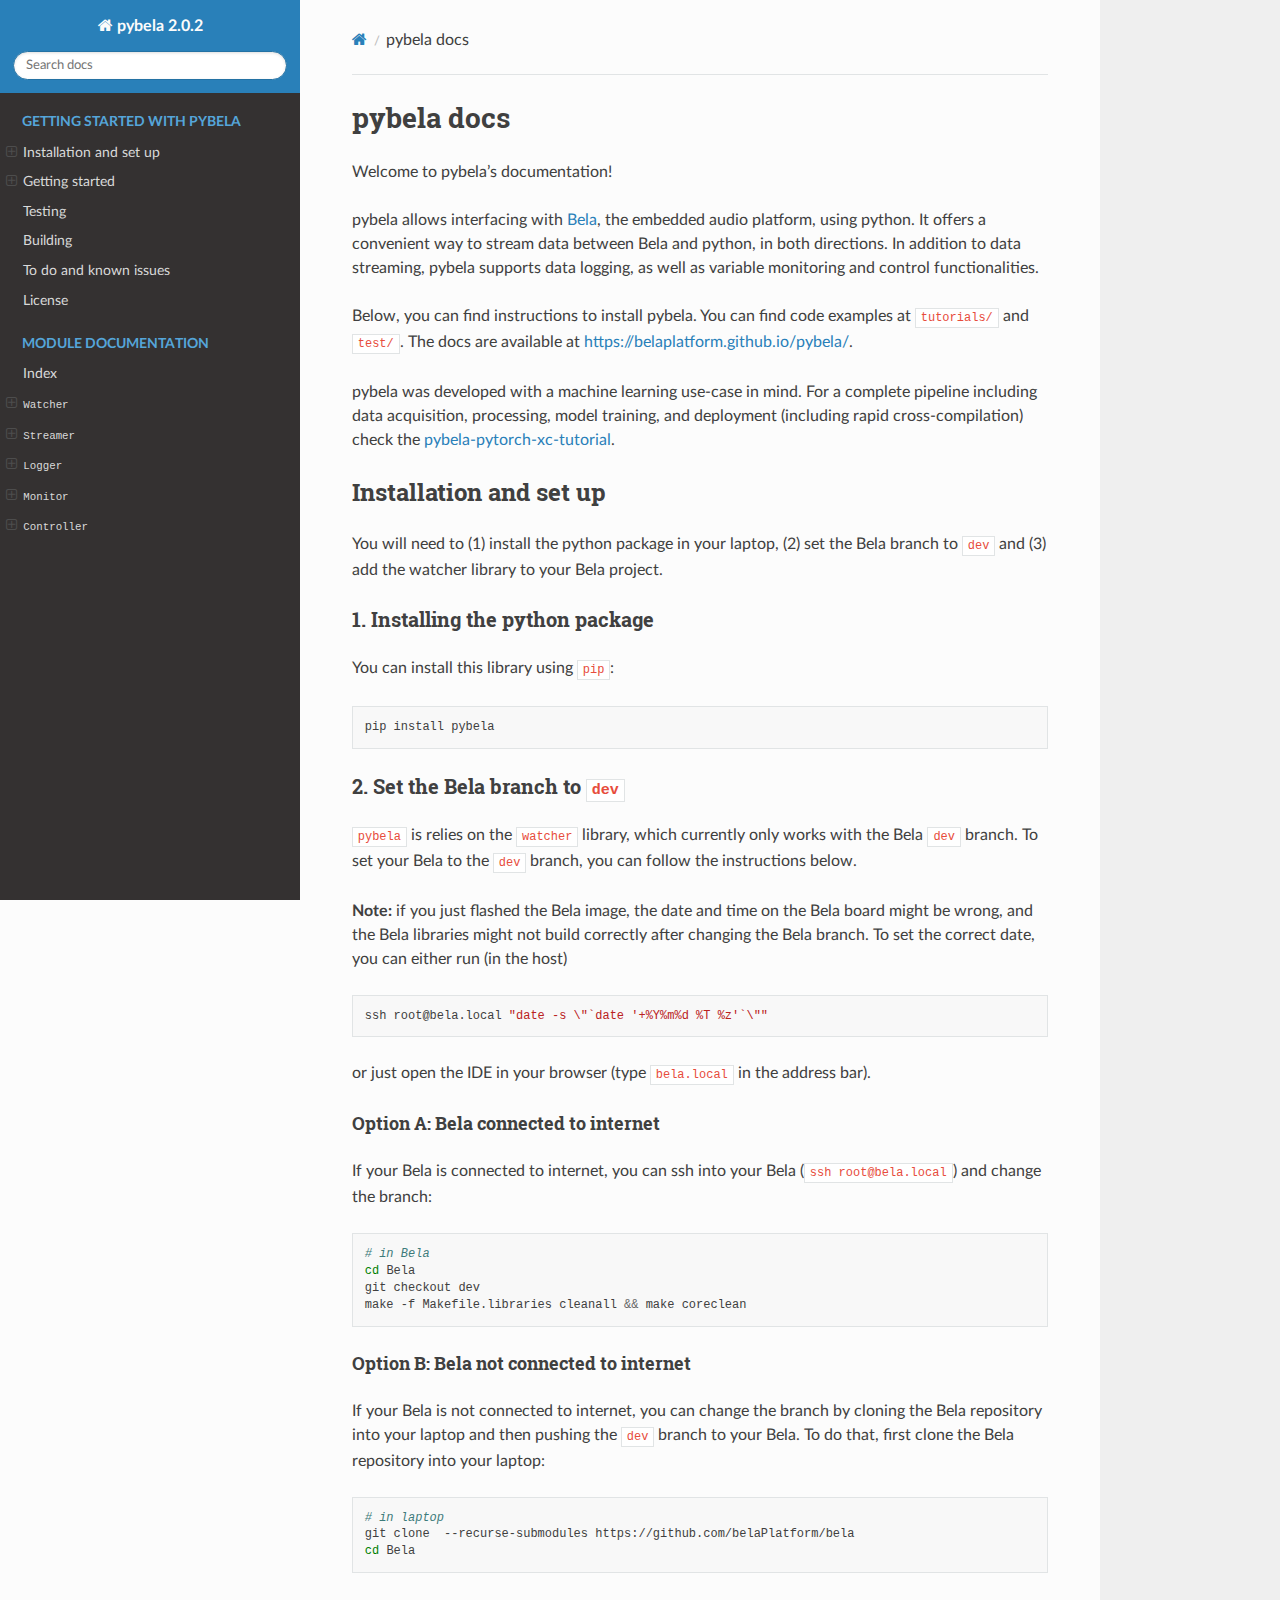
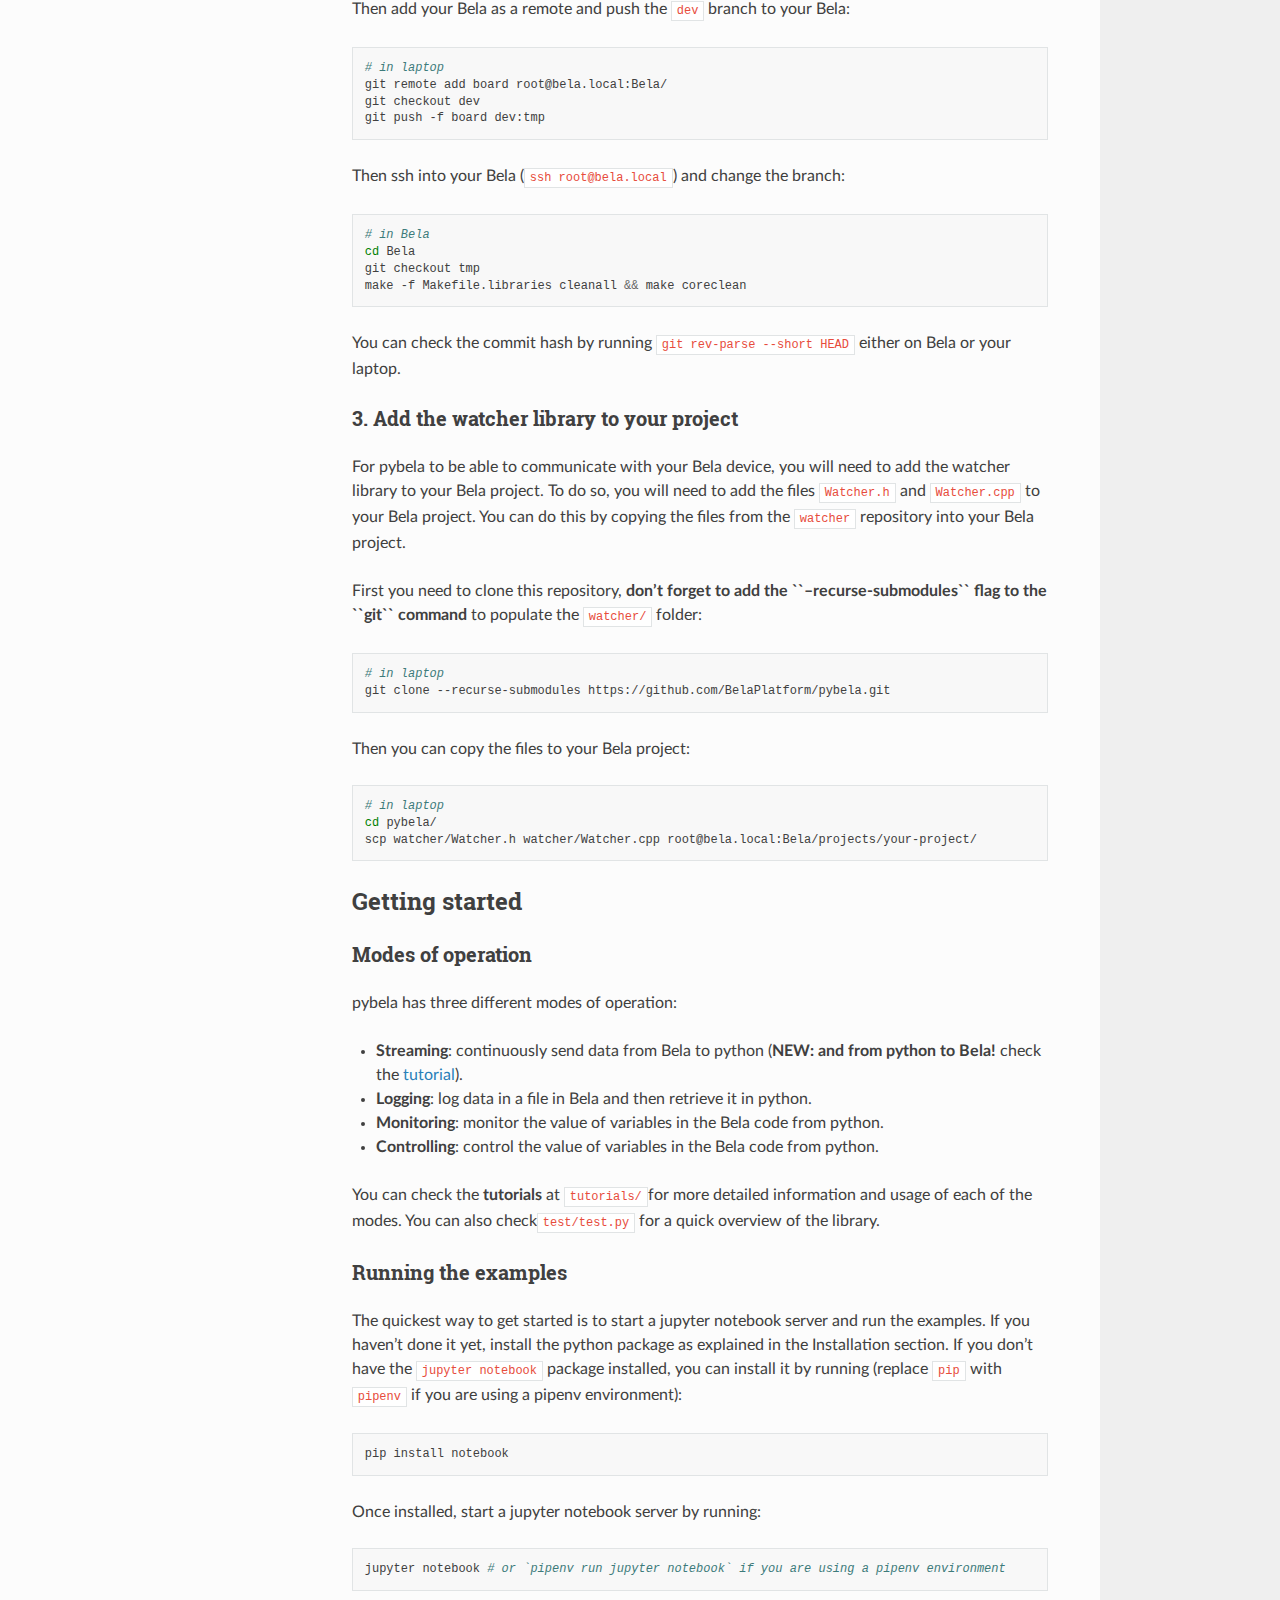
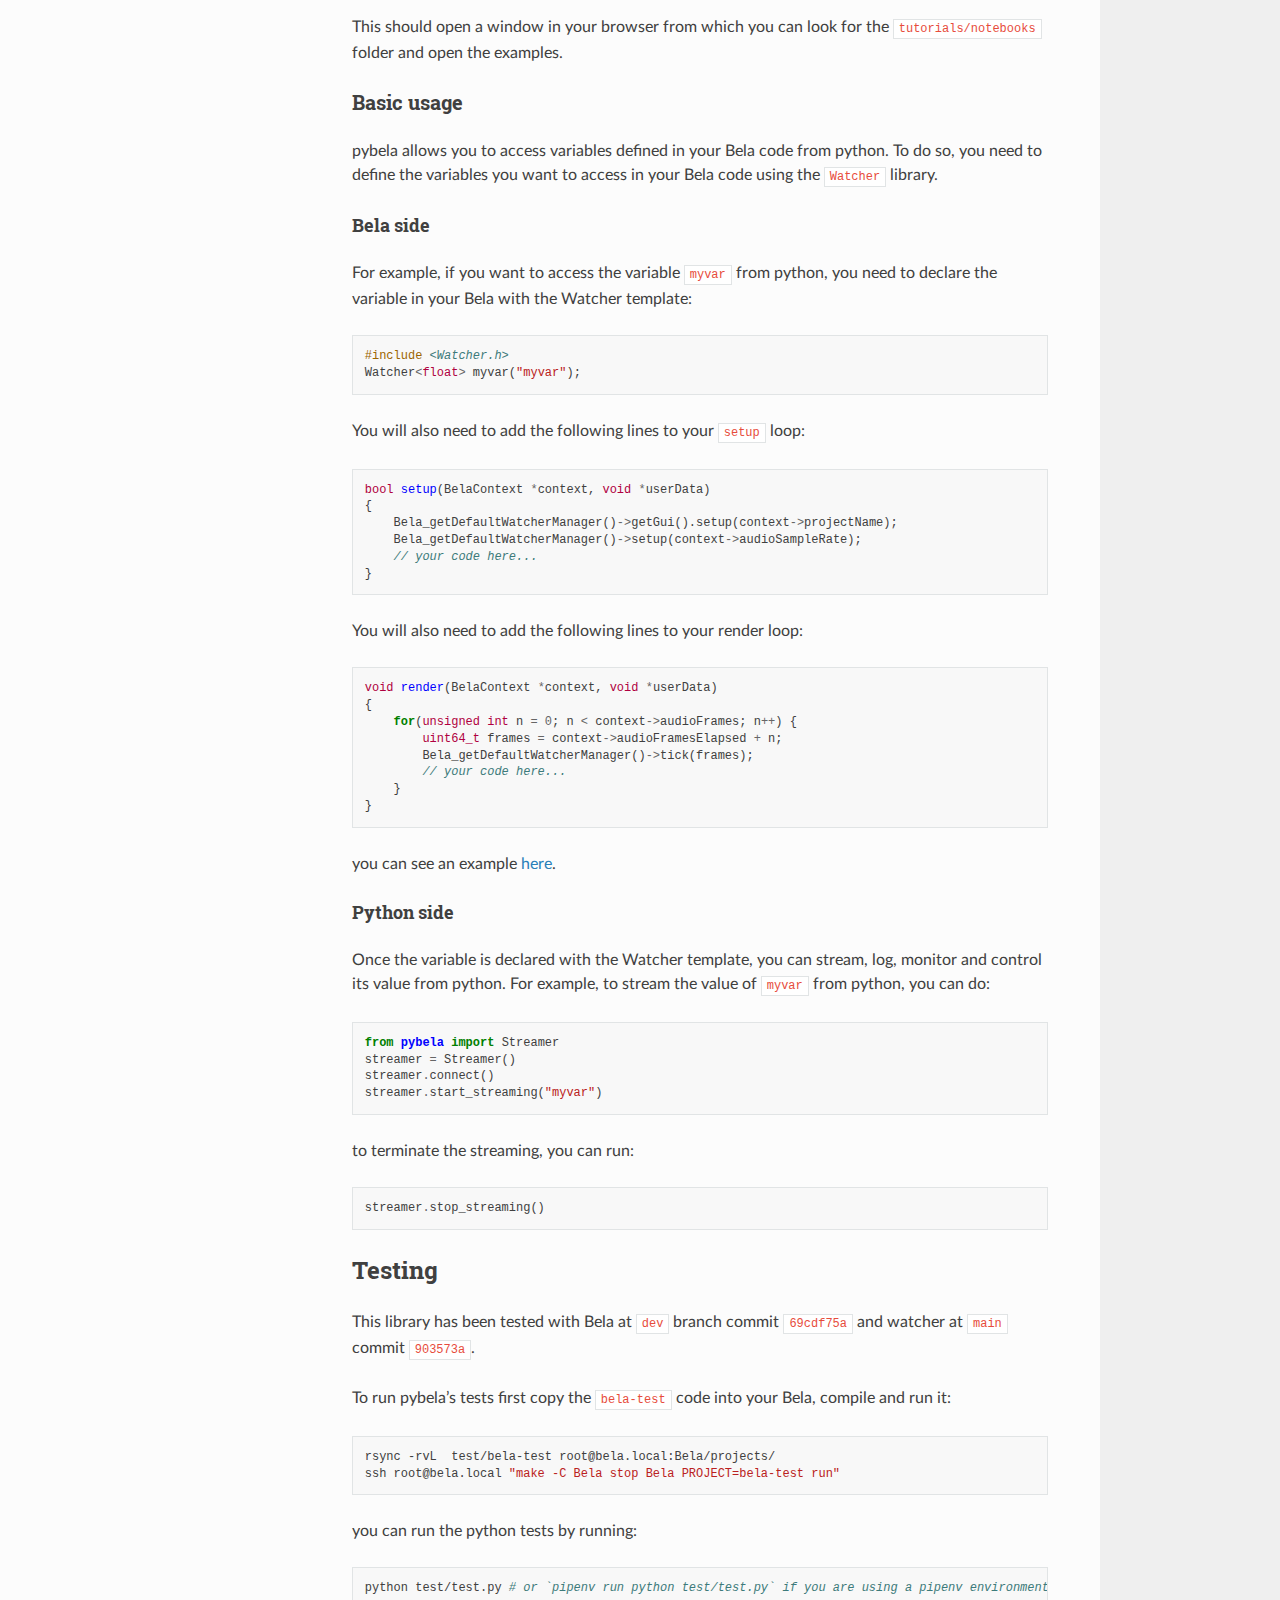
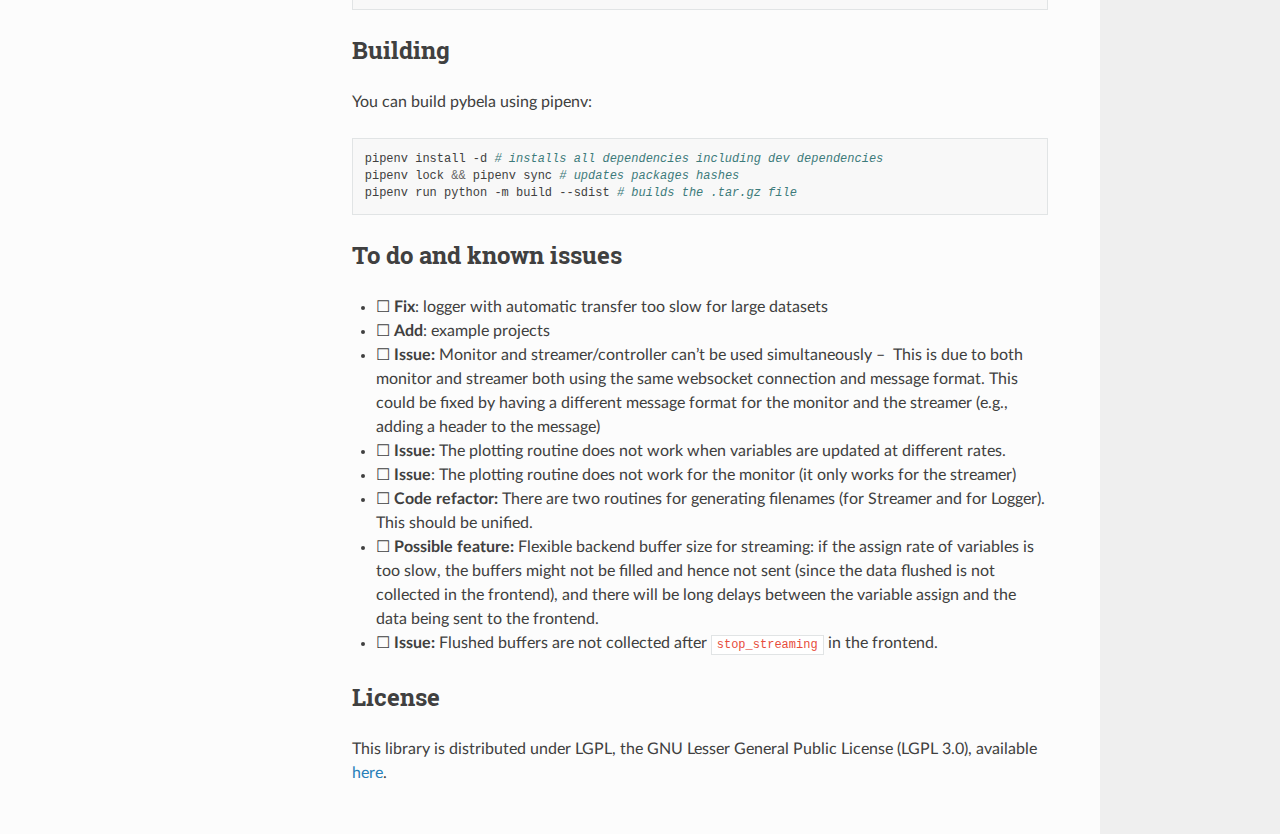
==== commit d9074acf: "deploy: 1a917dcf215ddbc620ab34f9cd39bae5ee44ab90" ====
--- a/index.html
+++ b/index.html
@@ -6,7 +6,7 @@
   <meta charset="utf-8" /><meta name="viewport" content="width=device-width, initial-scale=1" />
 
   <meta name="viewport" content="width=device-width, initial-scale=1.0" />
-  <title>pybela docs &mdash; pybela 2.0.1 2.0.1 documentation</title>
+  <title>pybela docs &mdash; pybela 2.0.2 2.0.2 documentation</title>
       <link rel="stylesheet" type="text/css" href="_static/pygments.css?v=80d5e7a1" />
       <link rel="stylesheet" type="text/css" href="_static/css/theme.css?v=e59714d7" />
       <link rel="stylesheet" type="text/css" href="_static/custom.css?v=b217d7a7" />
@@ -14,7 +14,7 @@
   
       <script src="_static/jquery.js?v=5d32c60e"></script>
       <script src="_static/_sphinx_javascript_frameworks_compat.js?v=2cd50e6c"></script>
-      <script src="_static/documentation_options.js?v=f5cff4aa"></script>
+      <script src="_static/documentation_options.js?v=c2377ec0"></script>
       <script src="_static/doctools.js?v=9a2dae69"></script>
       <script src="_static/sphinx_highlight.js?v=dc90522c"></script>
     <script src="_static/js/theme.js"></script>
@@ -32,7 +32,7 @@
           
           
           <a href="#" class="icon icon-home">
-            pybela 2.0.1
+            pybela 2.0.2
           </a>
 <div role="search">
   <form id="rtd-search-form" class="wy-form" action="search.html" method="get">
@@ -149,7 +149,7 @@
 
     <section data-toggle="wy-nav-shift" class="wy-nav-content-wrap"><nav class="wy-nav-top" aria-label="Mobile navigation menu" >
           <i data-toggle="wy-nav-top" class="fa fa-bars"></i>
-          <a href="#">pybela 2.0.1</a>
+          <a href="#">pybela 2.0.2</a>
       </nav>
 
       <div class="wy-nav-content">
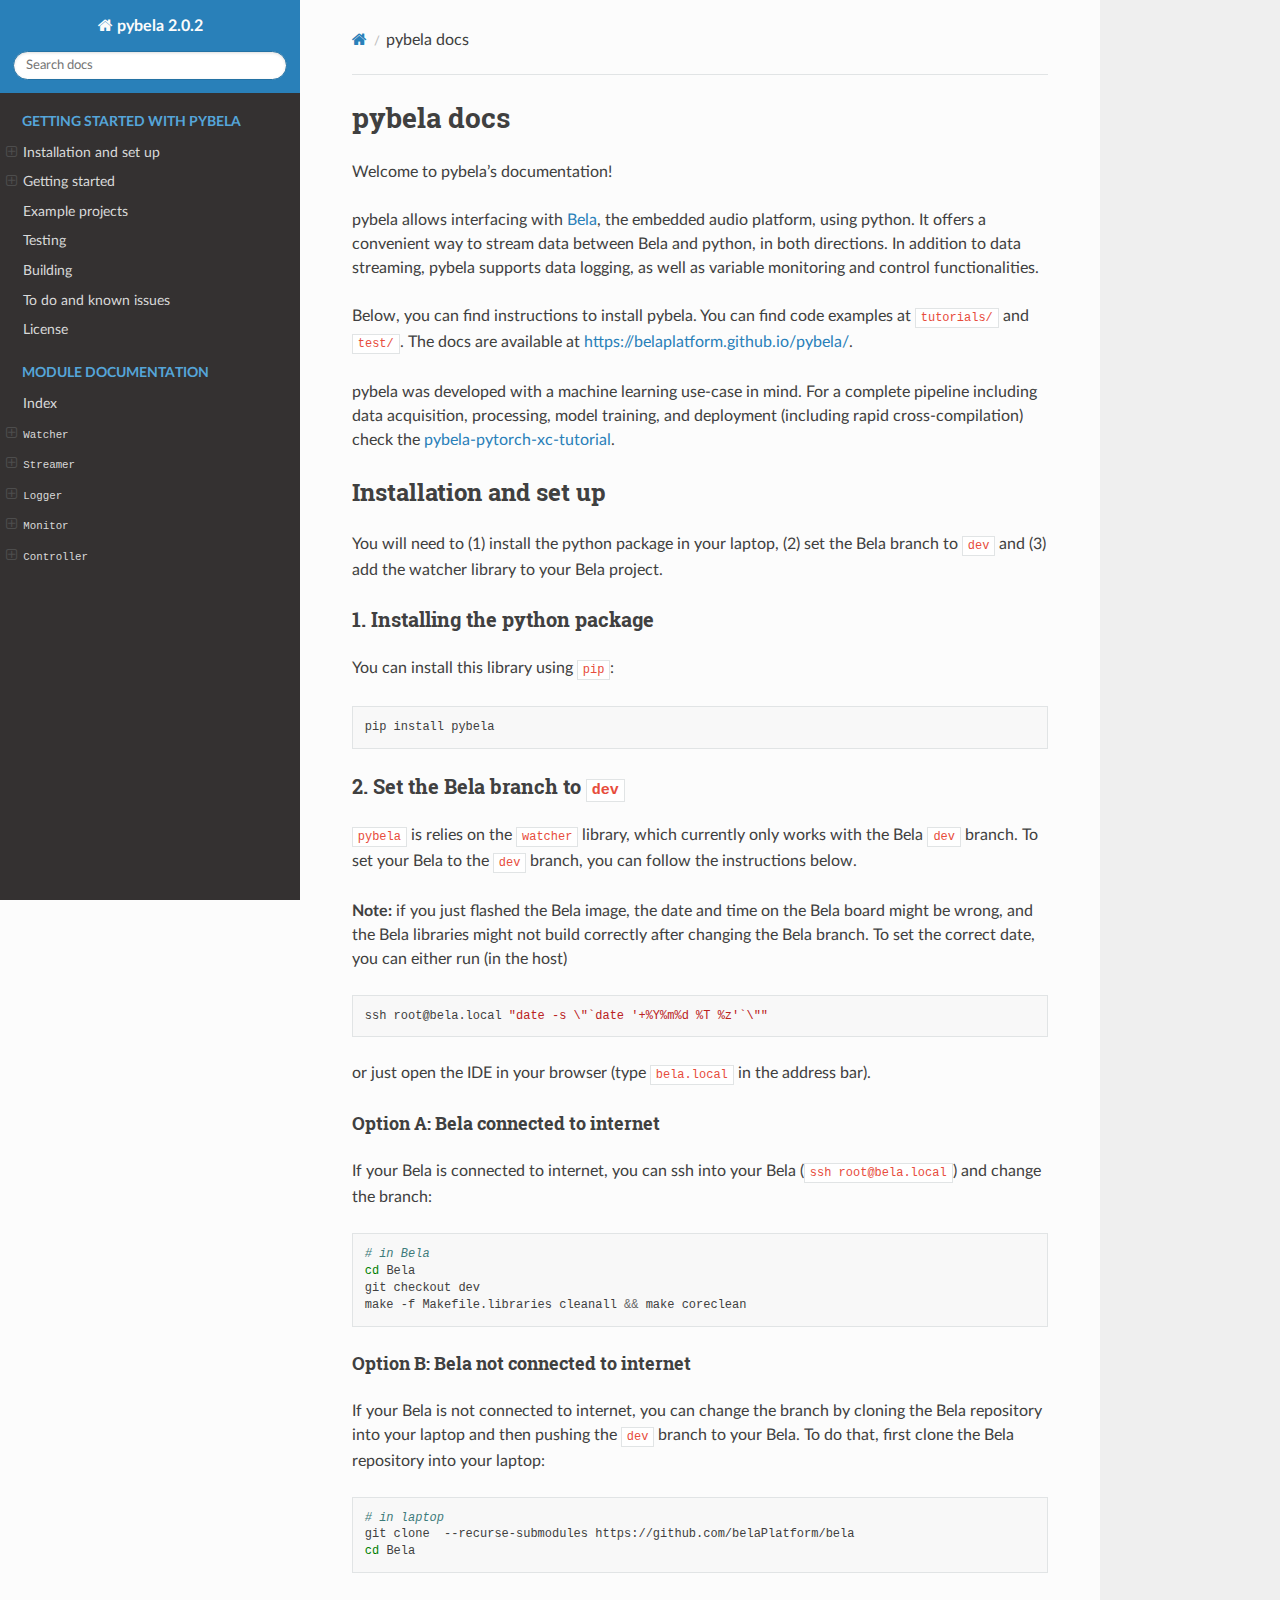
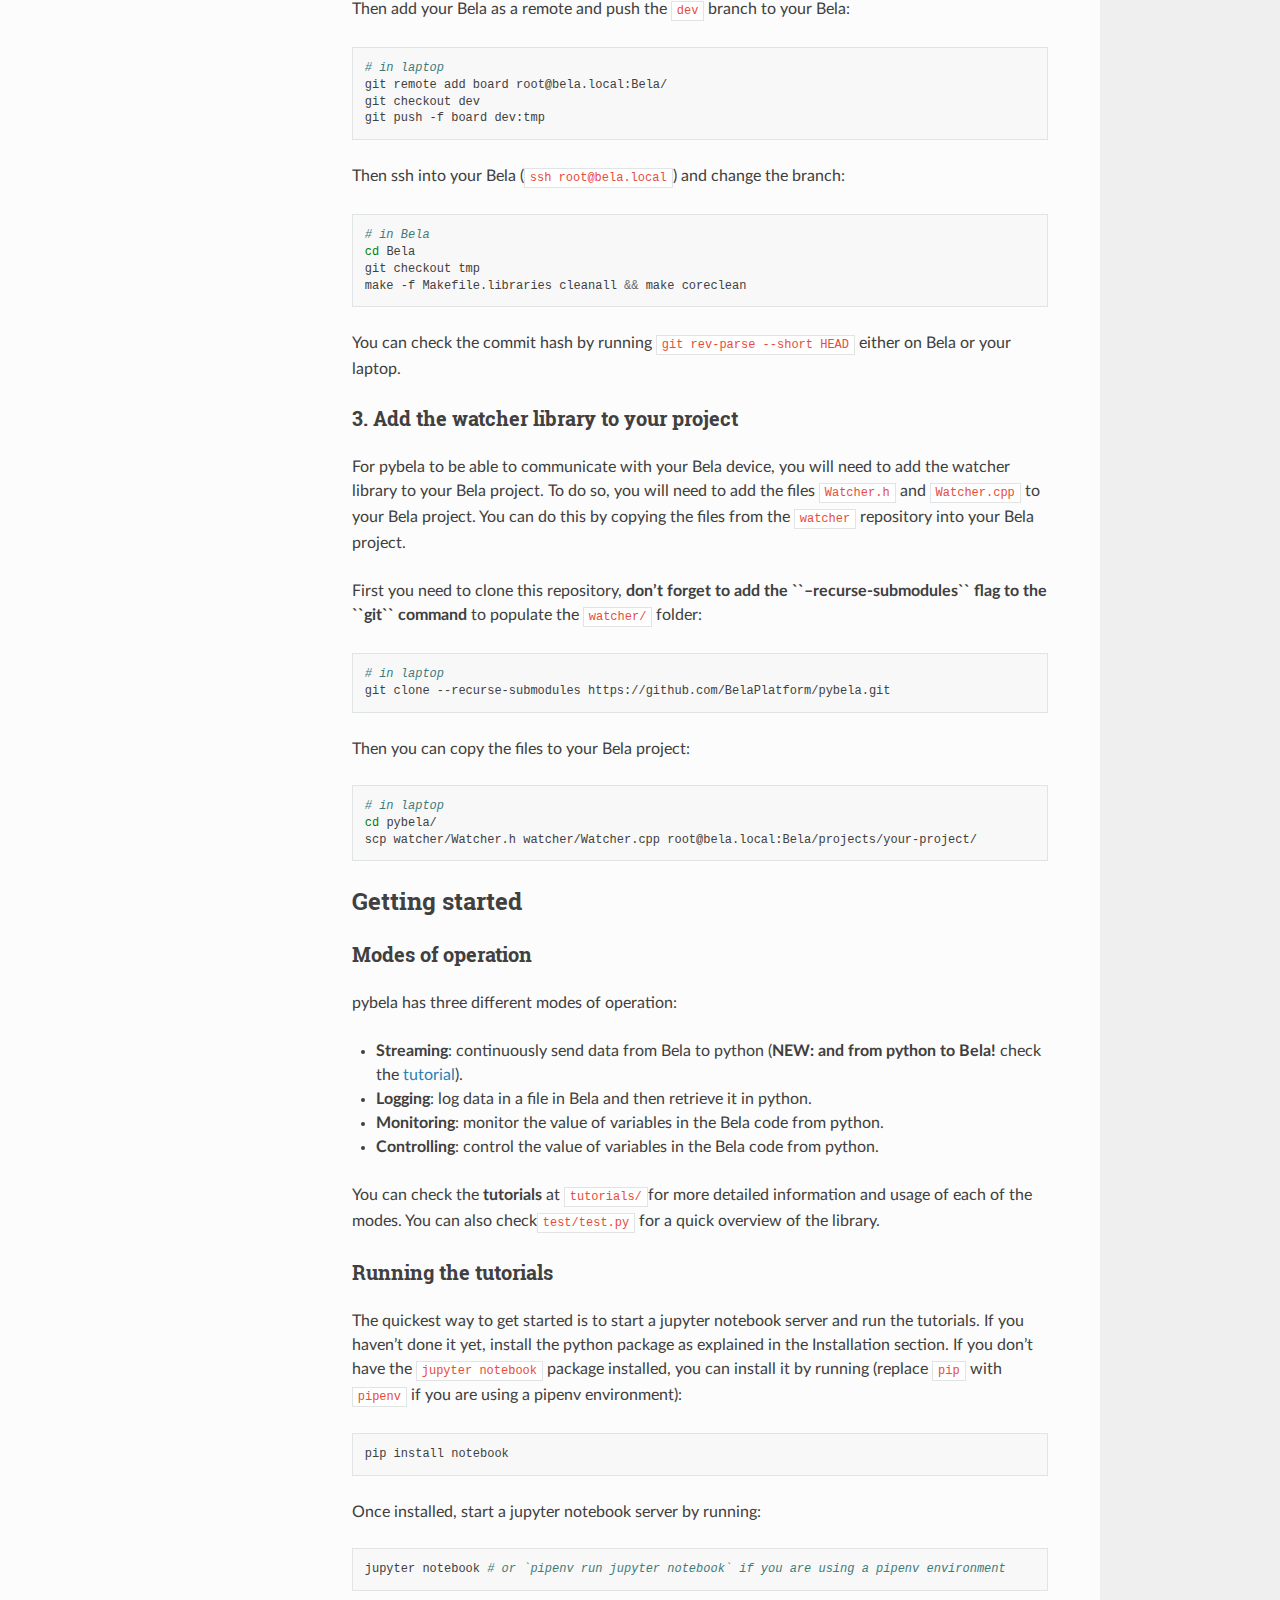
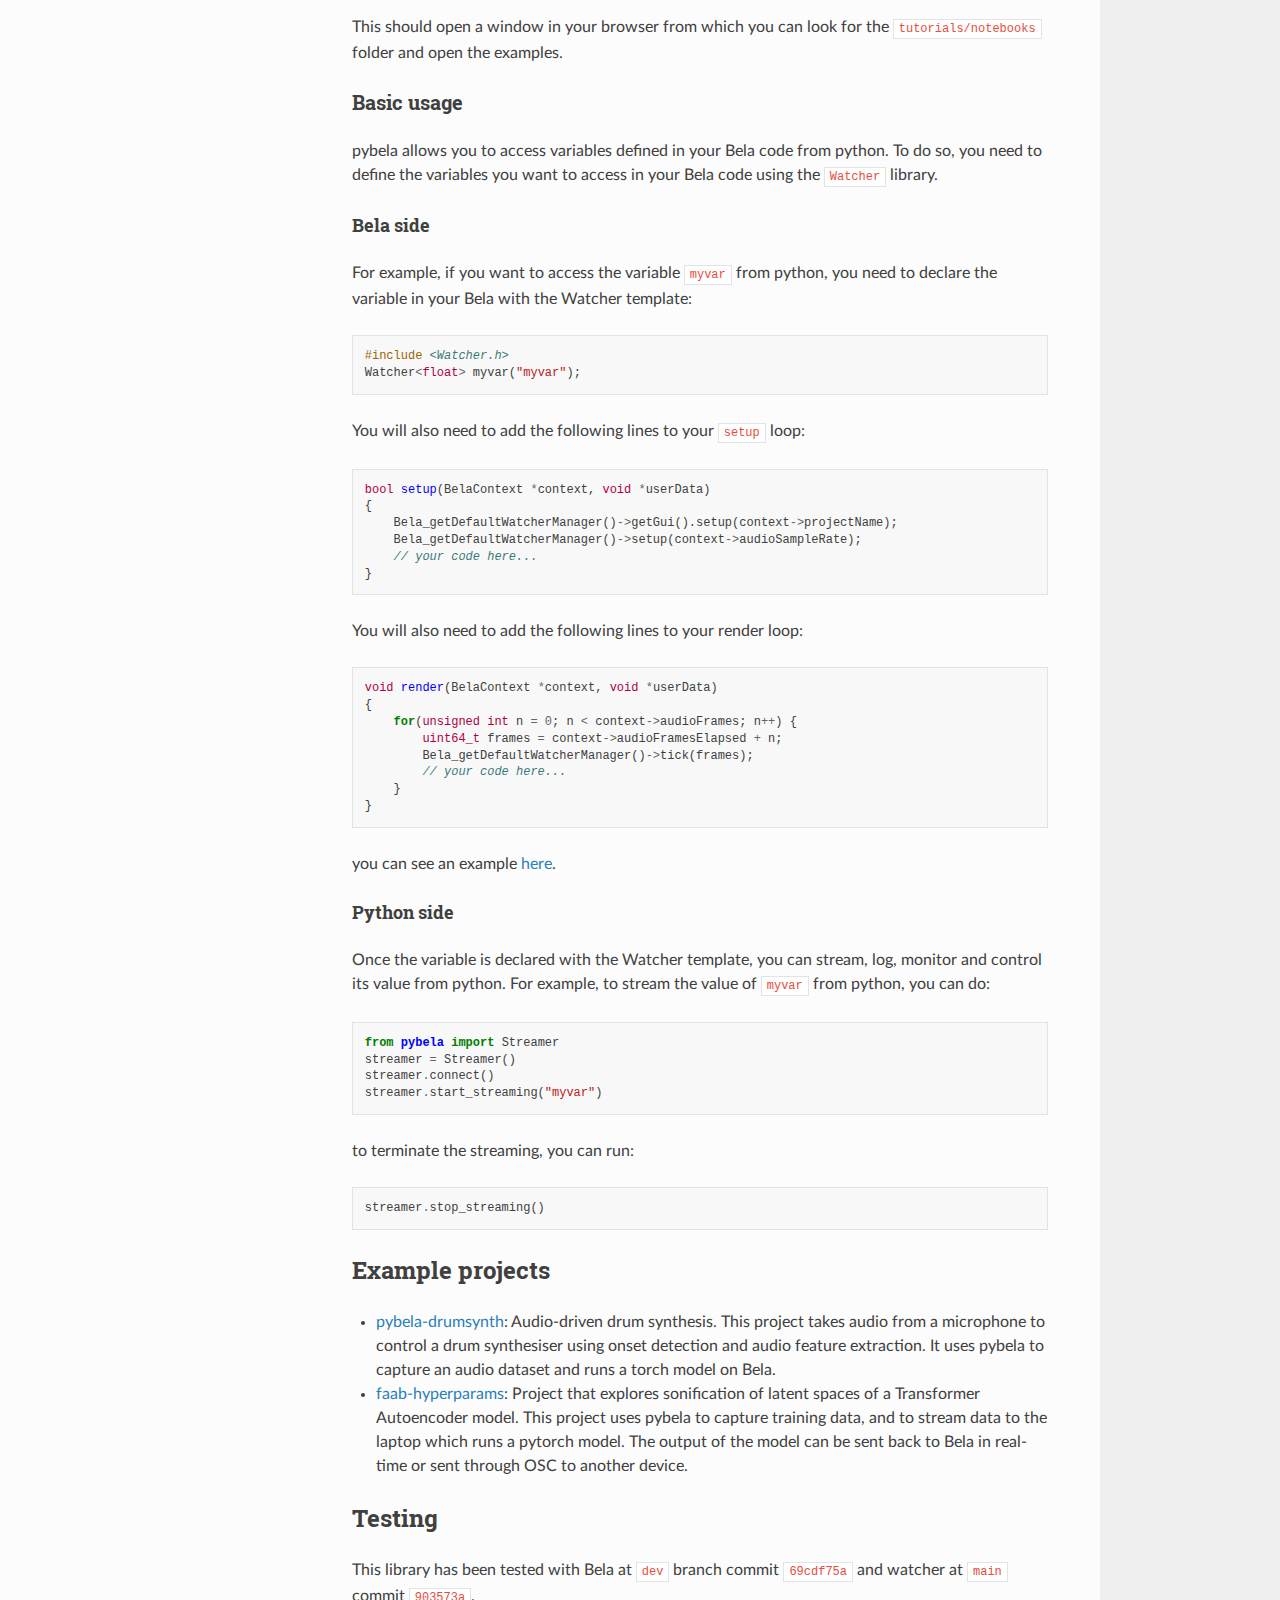
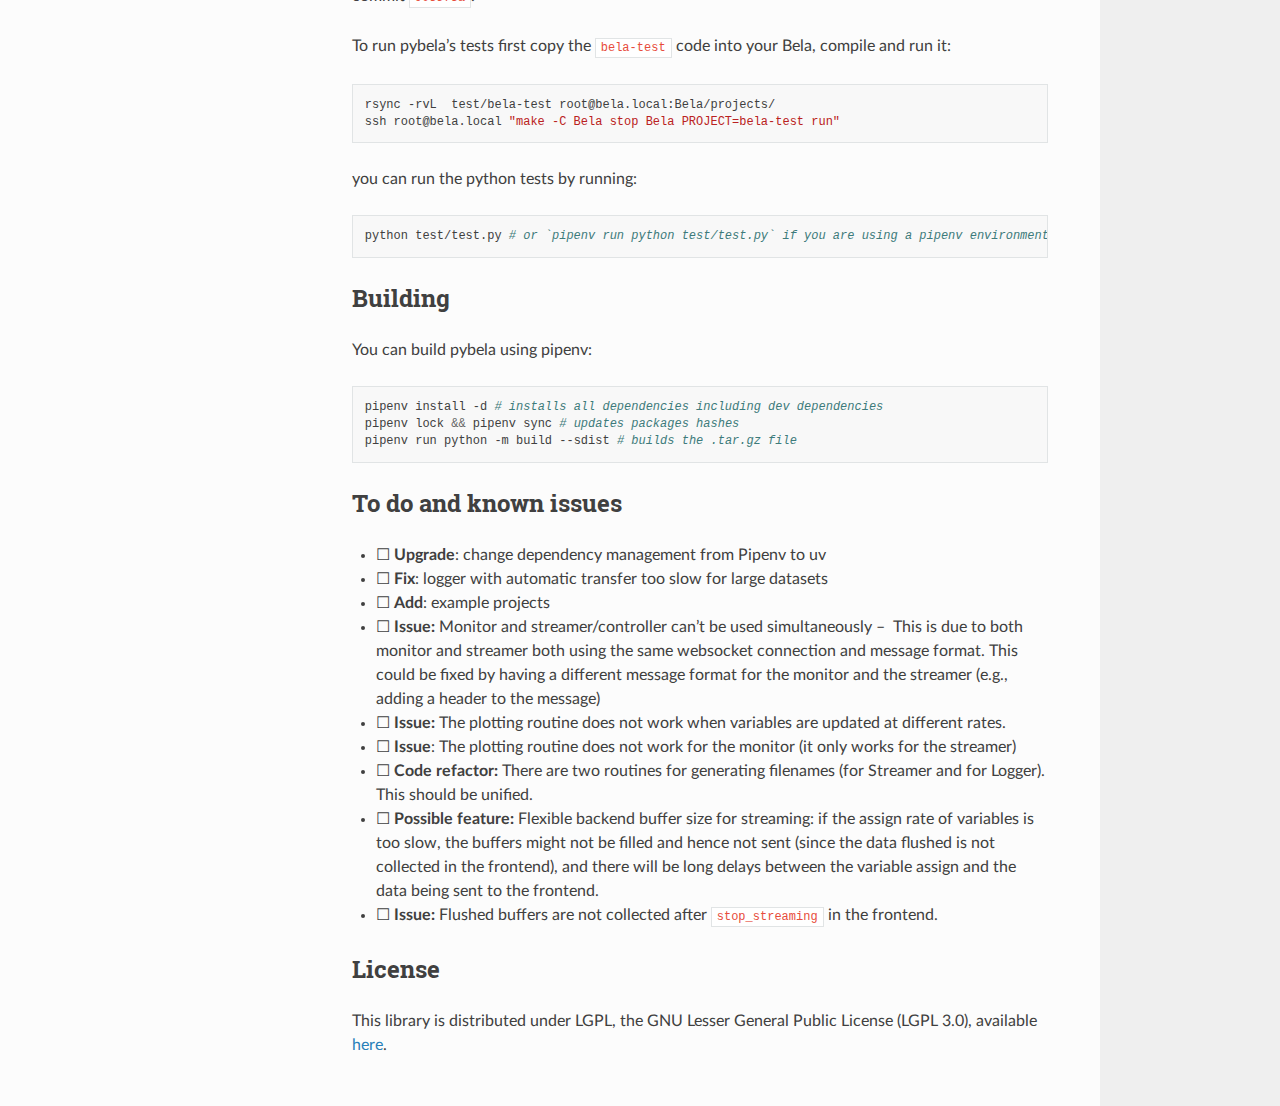
==== commit 422e8534: "deploy: 7f25f3e7e37a3a5e4abb294aa09a01f18e7b56a6" ====
--- a/index.html
+++ b/index.html
@@ -56,7 +56,7 @@
 </li>
 <li class="toctree-l1"><a class="reference internal" href="readme.html#getting-started">Getting started</a><ul>
 <li class="toctree-l2"><a class="reference internal" href="readme.html#modes-of-operation">Modes of operation</a></li>
-<li class="toctree-l2"><a class="reference internal" href="readme.html#running-the-examples">Running the examples</a></li>
+<li class="toctree-l2"><a class="reference internal" href="readme.html#running-the-tutorials">Running the tutorials</a></li>
 <li class="toctree-l2"><a class="reference internal" href="readme.html#basic-usage">Basic usage</a><ul>
 <li class="toctree-l3"><a class="reference internal" href="readme.html#bela-side">Bela side</a></li>
 <li class="toctree-l3"><a class="reference internal" href="readme.html#python-side">Python side</a></li>
@@ -64,6 +64,7 @@
 </li>
 </ul>
 </li>
+<li class="toctree-l1"><a class="reference internal" href="readme.html#example-projects">Example projects</a></li>
 <li class="toctree-l1"><a class="reference internal" href="readme.html#testing">Testing</a></li>
 <li class="toctree-l1"><a class="reference internal" href="readme.html#building">Building</a></li>
 <li class="toctree-l1"><a class="reference internal" href="readme.html#to-do-and-known-issues">To do and known issues</a></li>
@@ -289,10 +290,10 @@
 information and usage of each of the modes. You can also
 check<code class="docutils literal notranslate"><span class="pre">test/test.py</span></code> for a quick overview of the library.</p>
 </section>
-<section id="running-the-examples">
-<h3>Running the examples<a class="headerlink" href="#running-the-examples" title="Link to this heading"></a></h3>
+<section id="running-the-tutorials">
+<h3>Running the tutorials<a class="headerlink" href="#running-the-tutorials" title="Link to this heading"></a></h3>
 <p>The quickest way to get started is to start a jupyter notebook server
-and run the examples. If you haven’t done it yet, install the python
+and run the tutorials. If you haven’t done it yet, install the python
 package as explained in the Installation section. If you don’t have the
 <code class="docutils literal notranslate"><span class="pre">jupyter</span> <span class="pre">notebook</span></code> package installed, you can install it by running
 (replace <code class="docutils literal notranslate"><span class="pre">pip</span></code> with <code class="docutils literal notranslate"><span class="pre">pipenv</span></code> if you are using a pipenv environment):</p>
@@ -359,6 +360,22 @@
 </section>
 </section>
 </section>
+<section id="example-projects">
+<h2>Example projects<a class="headerlink" href="#example-projects" title="Link to this heading"></a></h2>
+<ul class="simple">
+<li><p><a class="reference external" href="https://github.com/jorshi/pybela-drumsynth">pybela-drumsynth</a>:
+Audio-driven drum synthesis. This project takes audio from a
+microphone to control a drum synthesiser using onset detection and
+audio feature extraction. It uses pybela to capture an audio dataset
+and runs a torch model on Bela.</p></li>
+<li><p><a class="reference external" href="https://github.com/pelinski/faab-hyperparams/">faab-hyperparams</a>:
+Project that explores sonification of latent spaces of a Transformer
+Autoencoder model. This project uses pybela to capture training data,
+and to stream data to the laptop which runs a pytorch model. The
+output of the model can be sent back to Bela in real-time or sent
+through OSC to another device.</p></li>
+</ul>
+</section>
 <section id="testing">
 <h2>Testing<a class="headerlink" href="#testing" title="Link to this heading"></a></h2>
 <p>This library has been tested with Bela at <code class="docutils literal notranslate"><span class="pre">dev</span></code> branch commit
@@ -386,6 +403,7 @@
 <section id="to-do-and-known-issues">
 <h2>To do and known issues<a class="headerlink" href="#to-do-and-known-issues" title="Link to this heading"></a></h2>
 <ul class="simple">
+<li><p>☐ <strong>Upgrade</strong>: change dependency management from Pipenv to uv</p></li>
 <li><p>☐ <strong>Fix</strong>: logger with automatic transfer too slow for large datasets</p></li>
 <li><p>☐ <strong>Add</strong>: example projects</p></li>
 <li><p>☐ <strong>Issue:</strong> Monitor and streamer/controller can’t be used
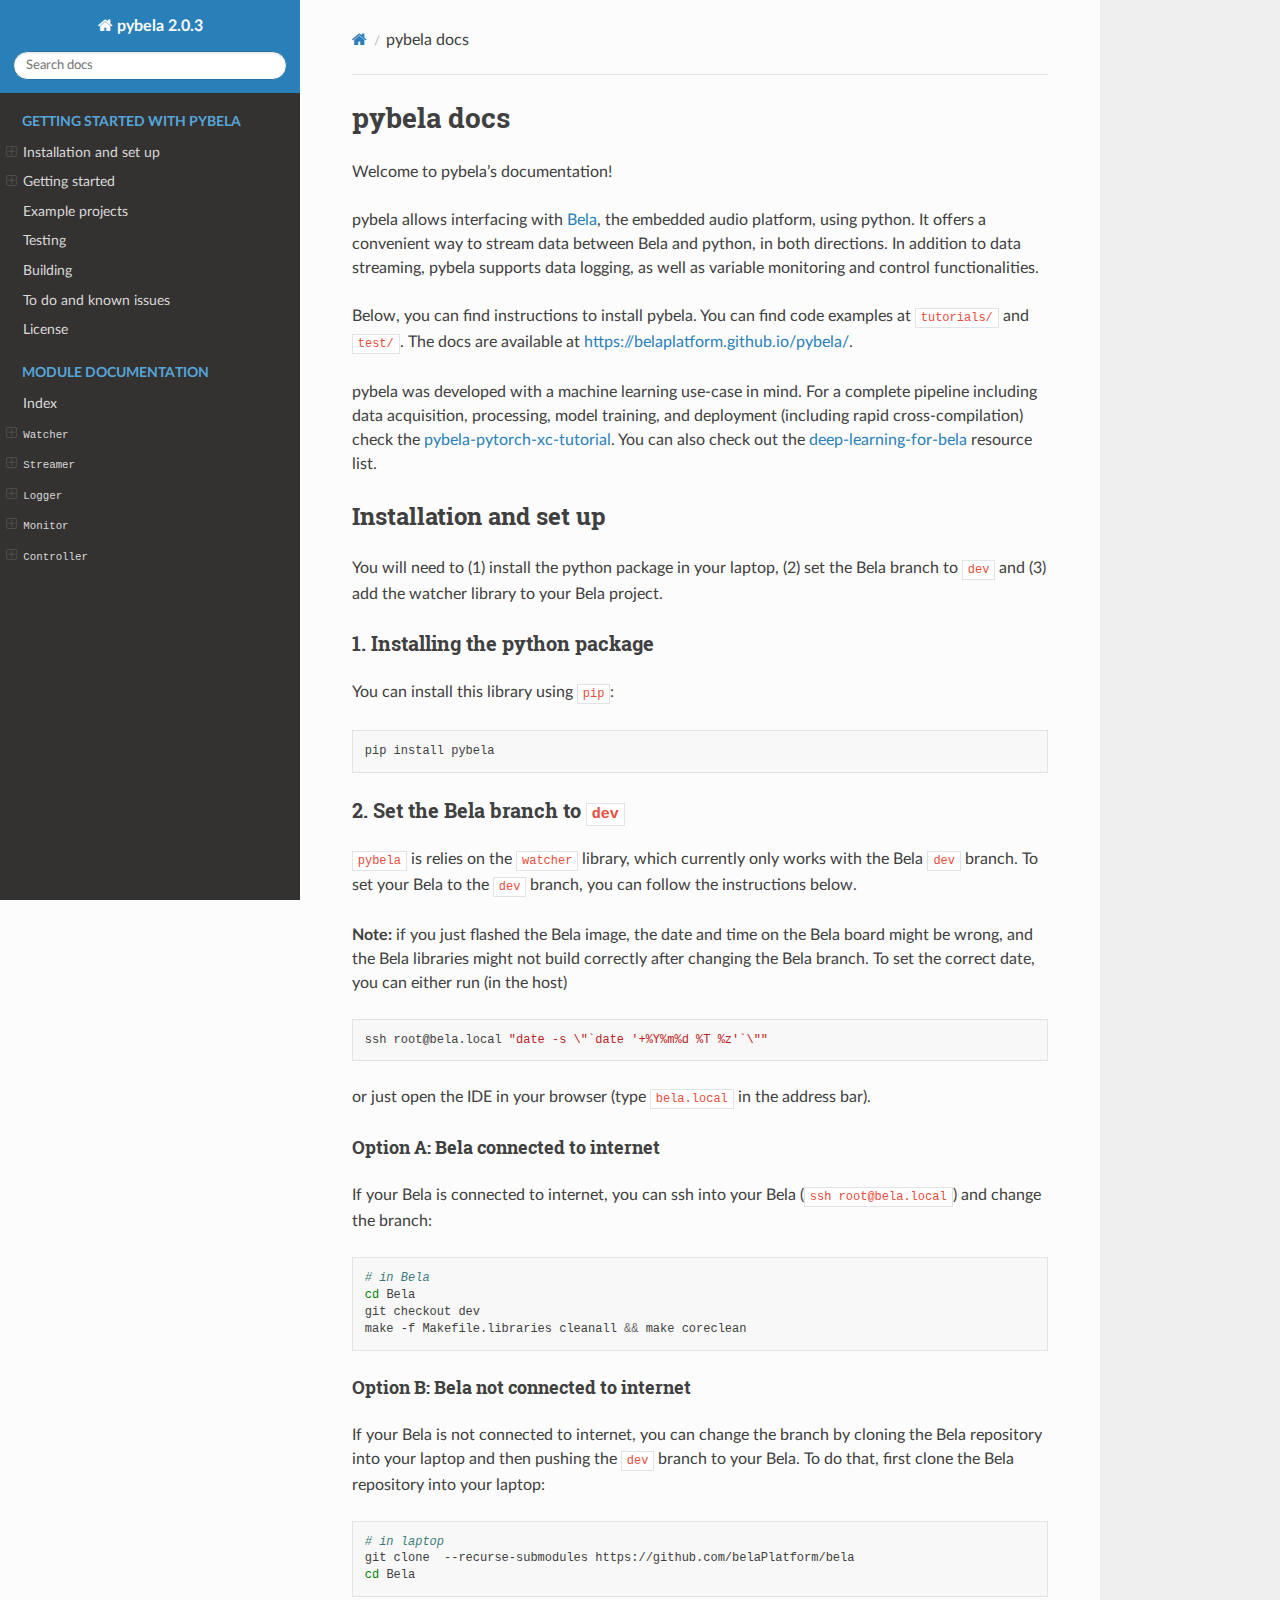
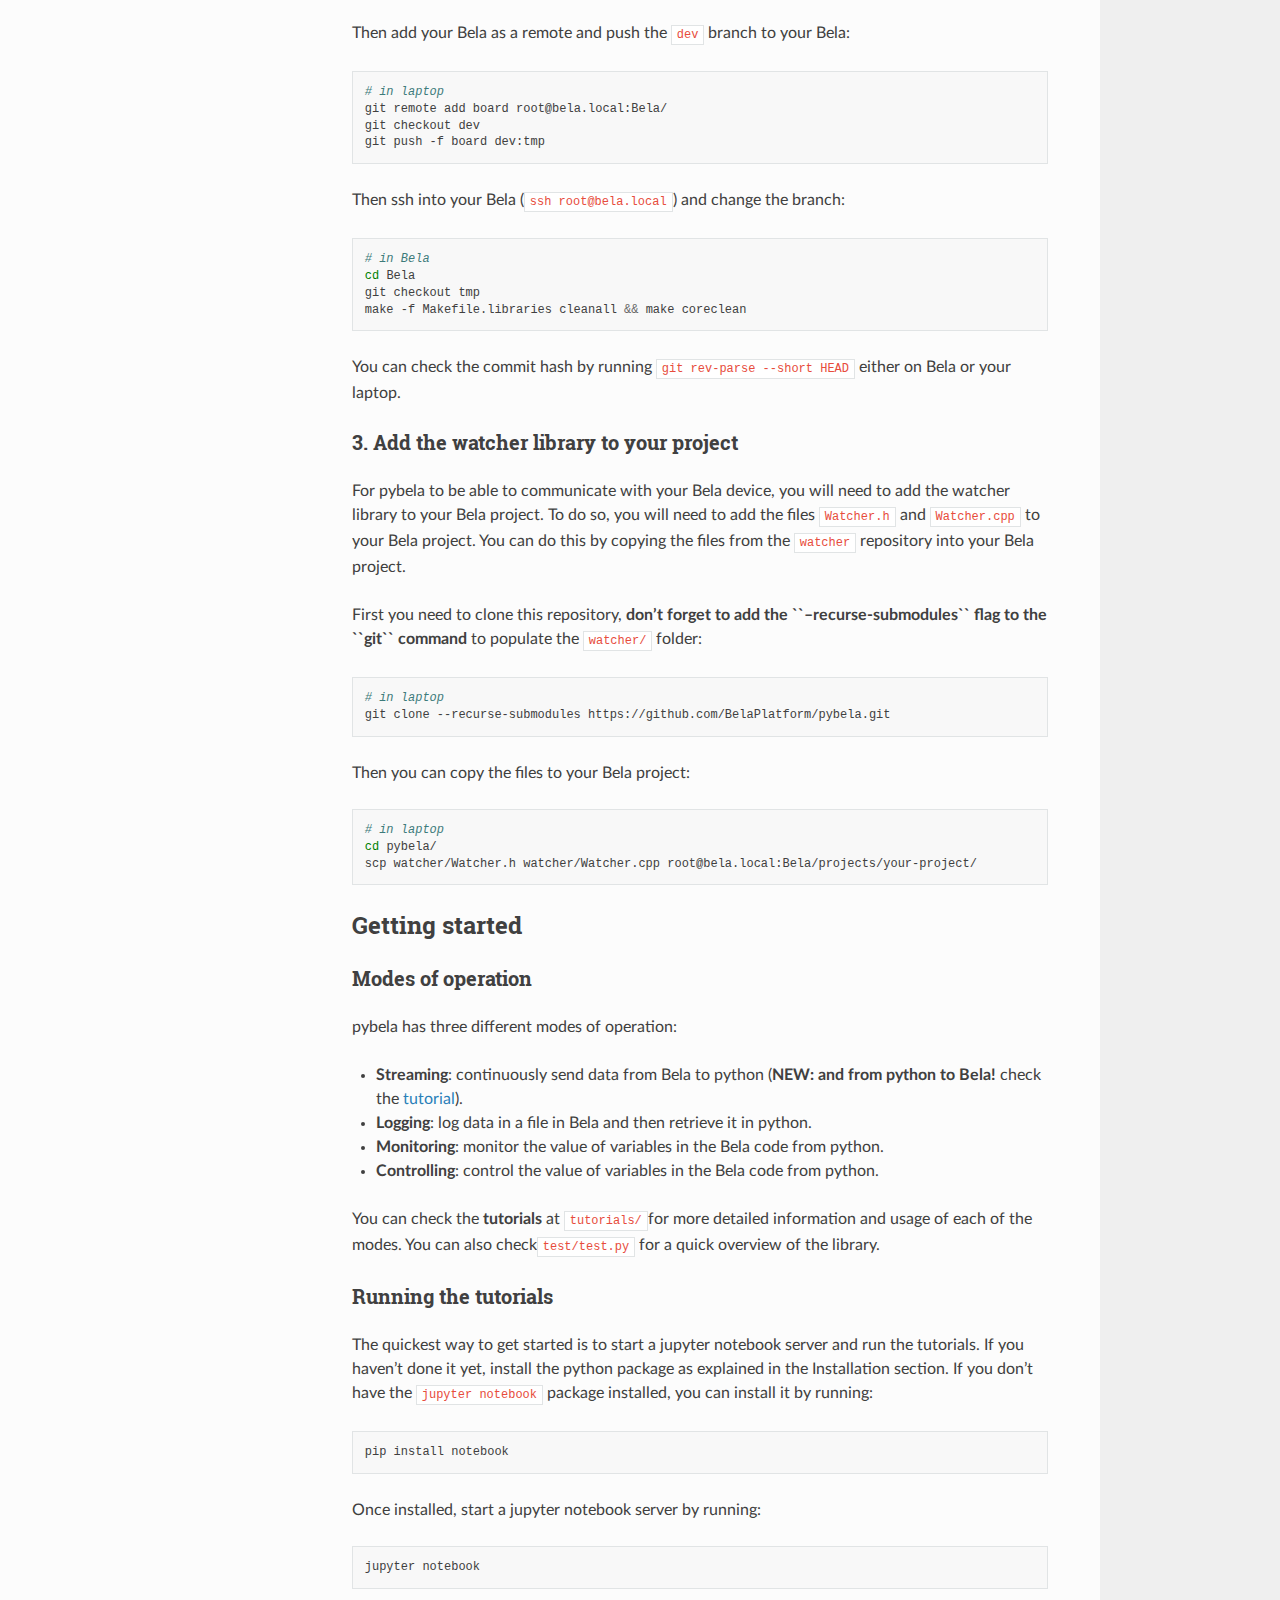
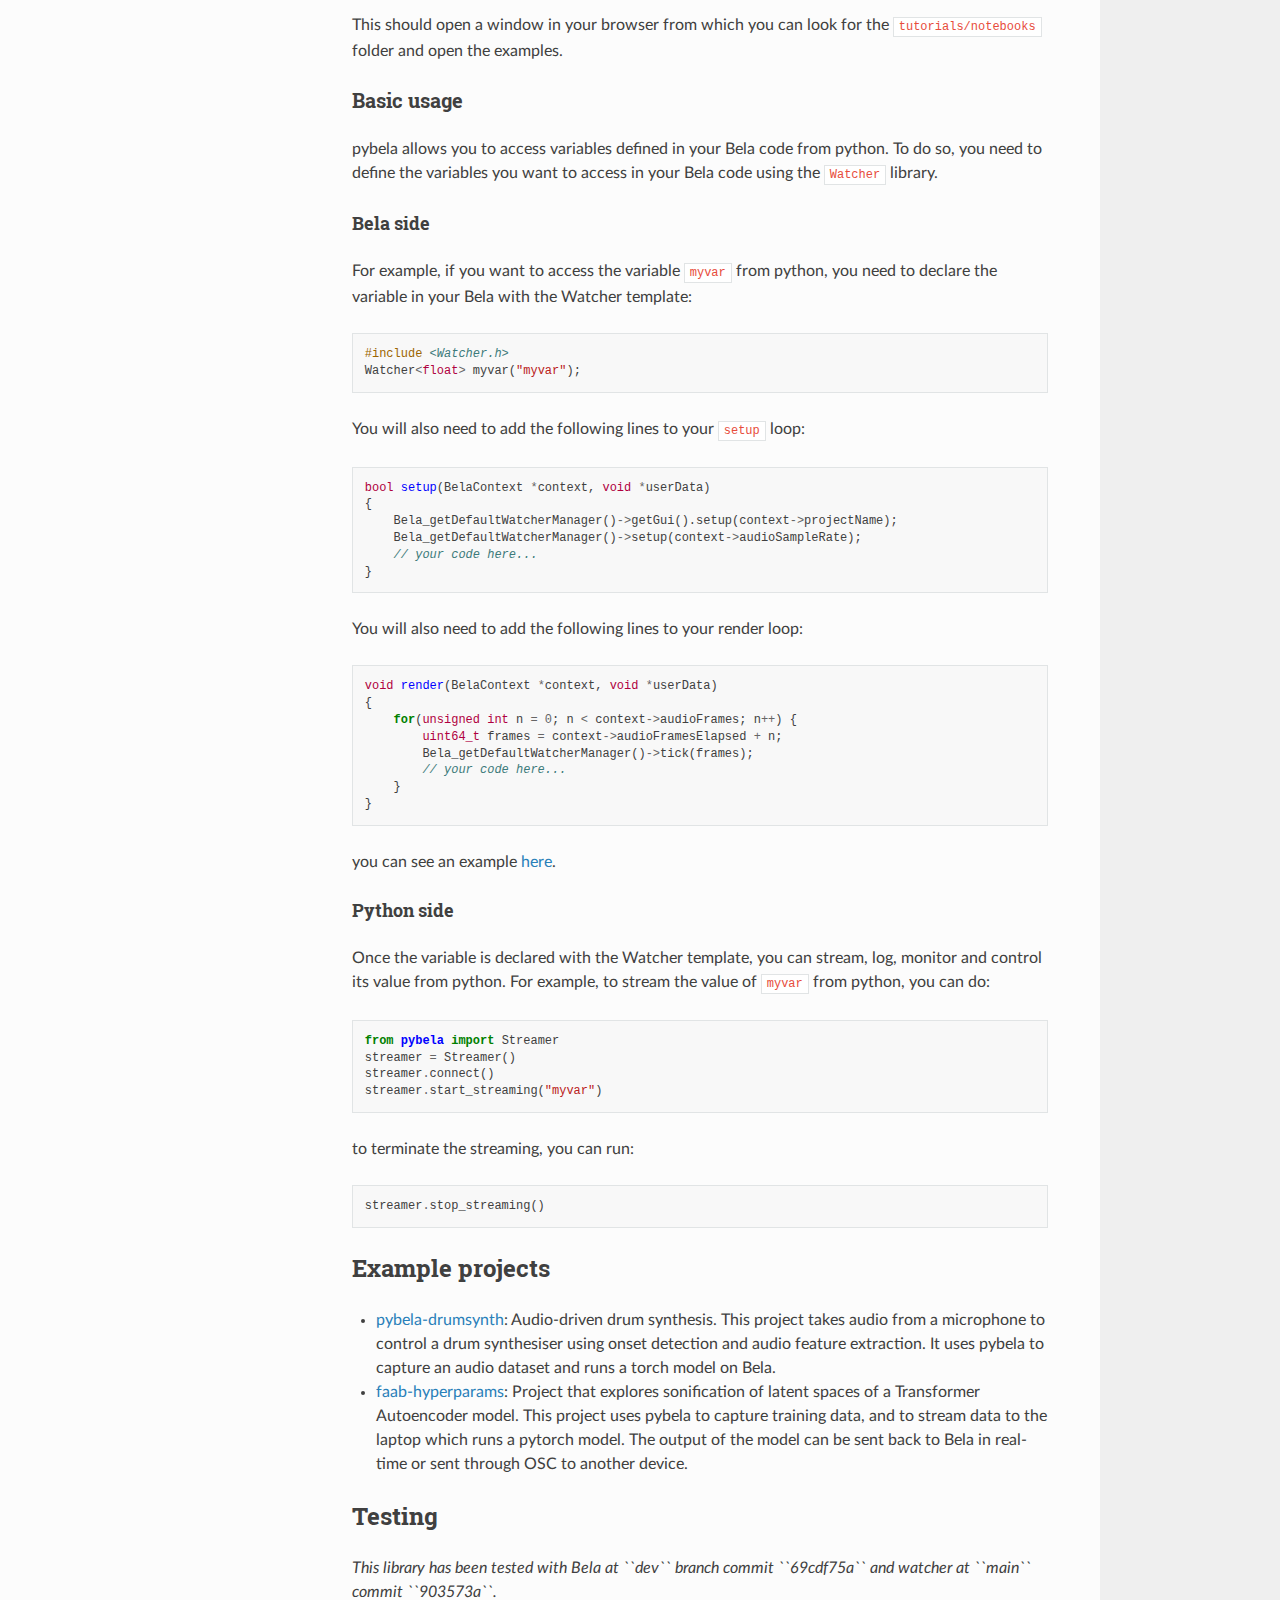
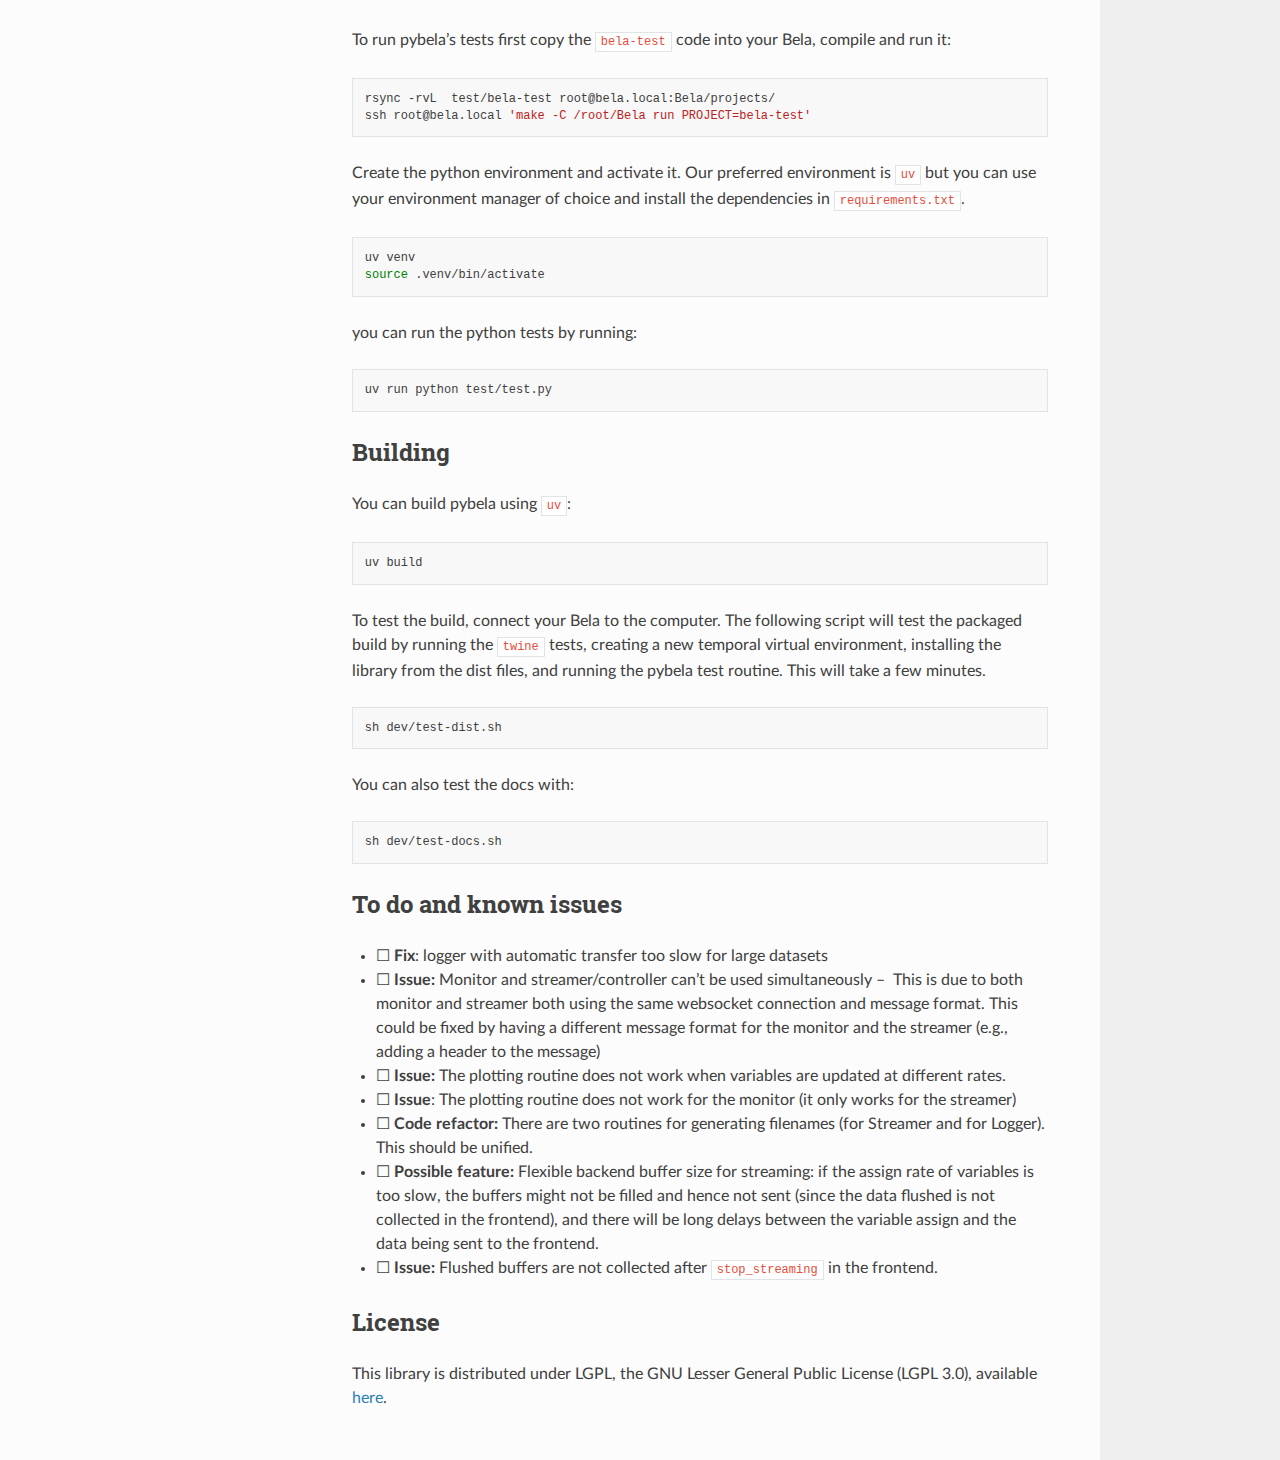
==== commit 10ee8e0b: "deploy: bb6332fa5b9968d14f2b58a55f130ee2dd09d1ef" ====
--- a/index.html
+++ b/index.html
@@ -6,15 +6,15 @@
   <meta charset="utf-8" /><meta name="viewport" content="width=device-width, initial-scale=1" />
 
   <meta name="viewport" content="width=device-width, initial-scale=1.0" />
-  <title>pybela docs &mdash; pybela 2.0.2 2.0.2 documentation</title>
-      <link rel="stylesheet" type="text/css" href="_static/pygments.css?v=80d5e7a1" />
+  <title>pybela docs &mdash; pybela 2.0.3 2.0.3 documentation</title>
+      <link rel="stylesheet" type="text/css" href="_static/pygments.css?v=b86133f3" />
       <link rel="stylesheet" type="text/css" href="_static/css/theme.css?v=e59714d7" />
       <link rel="stylesheet" type="text/css" href="_static/custom.css?v=b217d7a7" />
 
   
       <script src="_static/jquery.js?v=5d32c60e"></script>
       <script src="_static/_sphinx_javascript_frameworks_compat.js?v=2cd50e6c"></script>
-      <script src="_static/documentation_options.js?v=c2377ec0"></script>
+      <script src="_static/documentation_options.js?v=664ffad9"></script>
       <script src="_static/doctools.js?v=9a2dae69"></script>
       <script src="_static/sphinx_highlight.js?v=dc90522c"></script>
     <script src="_static/js/theme.js"></script>
@@ -32,7 +32,7 @@
           
           
           <a href="#" class="icon icon-home">
-            pybela 2.0.2
+            pybela 2.0.3
           </a>
 <div role="search">
   <form id="rtd-search-form" class="wy-form" action="search.html" method="get">
@@ -76,7 +76,10 @@
 <li class="toctree-l1"><a class="reference internal" href="modules.html"><code class="docutils literal notranslate"><span class="pre">Watcher</span></code></a><ul>
 <li class="toctree-l2"><a class="reference internal" href="modules.html#pybela.Watcher.Watcher.cleanup"><code class="docutils literal notranslate"><span class="pre">Watcher.cleanup()</span></code></a></li>
 <li class="toctree-l2"><a class="reference internal" href="modules.html#pybela.Watcher.Watcher.connect"><code class="docutils literal notranslate"><span class="pre">Watcher.connect()</span></code></a></li>
+<li class="toctree-l2"><a class="reference internal" href="modules.html#pybela.Watcher.Watcher.connect_ssh"><code class="docutils literal notranslate"><span class="pre">Watcher.connect_ssh()</span></code></a></li>
+<li class="toctree-l2"><a class="reference internal" href="modules.html#pybela.Watcher.Watcher.copy_file_from_bela"><code class="docutils literal notranslate"><span class="pre">Watcher.copy_file_from_bela()</span></code></a></li>
 <li class="toctree-l2"><a class="reference internal" href="modules.html#pybela.Watcher.Watcher.disconnect"><code class="docutils literal notranslate"><span class="pre">Watcher.disconnect()</span></code></a></li>
+<li class="toctree-l2"><a class="reference internal" href="modules.html#pybela.Watcher.Watcher.disconnect_ssh"><code class="docutils literal notranslate"><span class="pre">Watcher.disconnect_ssh()</span></code></a></li>
 <li class="toctree-l2"><a class="reference internal" href="modules.html#pybela.Watcher.Watcher.get_buffer_size"><code class="docutils literal notranslate"><span class="pre">Watcher.get_buffer_size()</span></code></a></li>
 <li class="toctree-l2"><a class="reference internal" href="modules.html#pybela.Watcher.Watcher.get_data_byte_size"><code class="docutils literal notranslate"><span class="pre">Watcher.get_data_byte_size()</span></code></a></li>
 <li class="toctree-l2"><a class="reference internal" href="modules.html#pybela.Watcher.Watcher.get_data_length"><code class="docutils literal notranslate"><span class="pre">Watcher.get_data_length()</span></code></a></li>
@@ -109,12 +112,9 @@
 </ul>
 </li>
 <li class="toctree-l1"><a class="reference internal" href="modules.html#pybela.Logger.Logger"><code class="docutils literal notranslate"><span class="pre">Logger</span></code></a><ul>
-<li class="toctree-l2"><a class="reference internal" href="modules.html#pybela.Logger.Logger.connect_ssh"><code class="docutils literal notranslate"><span class="pre">Logger.connect_ssh()</span></code></a></li>
 <li class="toctree-l2"><a class="reference internal" href="modules.html#pybela.Logger.Logger.copy_all_bin_files_in_project"><code class="docutils literal notranslate"><span class="pre">Logger.copy_all_bin_files_in_project()</span></code></a></li>
-<li class="toctree-l2"><a class="reference internal" href="modules.html#pybela.Logger.Logger.copy_file_from_bela"><code class="docutils literal notranslate"><span class="pre">Logger.copy_file_from_bela()</span></code></a></li>
 <li class="toctree-l2"><a class="reference internal" href="modules.html#pybela.Logger.Logger.delete_all_bin_files_in_project"><code class="docutils literal notranslate"><span class="pre">Logger.delete_all_bin_files_in_project()</span></code></a></li>
 <li class="toctree-l2"><a class="reference internal" href="modules.html#pybela.Logger.Logger.delete_file_from_bela"><code class="docutils literal notranslate"><span class="pre">Logger.delete_file_from_bela()</span></code></a></li>
-<li class="toctree-l2"><a class="reference internal" href="modules.html#pybela.Logger.Logger.disconnect_ssh"><code class="docutils literal notranslate"><span class="pre">Logger.disconnect_ssh()</span></code></a></li>
 <li class="toctree-l2"><a class="reference internal" href="modules.html#pybela.Logger.Logger.finish_copying_file"><code class="docutils literal notranslate"><span class="pre">Logger.finish_copying_file()</span></code></a></li>
 <li class="toctree-l2"><a class="reference internal" href="modules.html#pybela.Logger.Logger.is_logging"><code class="docutils literal notranslate"><span class="pre">Logger.is_logging()</span></code></a></li>
 <li class="toctree-l2"><a class="reference internal" href="modules.html#pybela.Logger.Logger.read_binary_file"><code class="docutils literal notranslate"><span class="pre">Logger.read_binary_file()</span></code></a></li>
@@ -150,7 +150,7 @@
 
     <section data-toggle="wy-nav-shift" class="wy-nav-content-wrap"><nav class="wy-nav-top" aria-label="Mobile navigation menu" >
           <i data-toggle="wy-nav-top" class="fa fa-bars"></i>
-          <a href="#">pybela 2.0.2</a>
+          <a href="#">pybela 2.0.3</a>
       </nav>
 
       <div class="wy-nav-content">
@@ -181,7 +181,10 @@
 <p>pybela was developed with a machine learning use-case in mind. For a
 complete pipeline including data acquisition, processing, model
 training, and deployment (including rapid cross-compilation) check the
-<a class="reference external" href="https://github.com/pelinski/pybela-pytorch-xc-tutorial">pybela-pytorch-xc-tutorial</a>.</p>
+<a class="reference external" href="https://github.com/pelinski/pybela-pytorch-xc-tutorial">pybela-pytorch-xc-tutorial</a>.
+You can also check out the
+<a class="reference external" href="https://github.com/pelinski/deep-learning-for-bela">deep-learning-for-bela</a>
+resource list.</p>
 <section id="installation-and-set-up">
 <h2>Installation and set up<a class="headerlink" href="#installation-and-set-up" title="Link to this heading"></a></h2>
 <p>You will need to (1) install the python package in your laptop, (2) set
@@ -295,13 +298,12 @@
 <p>The quickest way to get started is to start a jupyter notebook server
 and run the tutorials. If you haven’t done it yet, install the python
 package as explained in the Installation section. If you don’t have the
-<code class="docutils literal notranslate"><span class="pre">jupyter</span> <span class="pre">notebook</span></code> package installed, you can install it by running
-(replace <code class="docutils literal notranslate"><span class="pre">pip</span></code> with <code class="docutils literal notranslate"><span class="pre">pipenv</span></code> if you are using a pipenv environment):</p>
+<code class="docutils literal notranslate"><span class="pre">jupyter</span> <span class="pre">notebook</span></code> package installed, you can install it by running:</p>
 <div class="highlight-bash notranslate"><div class="highlight"><pre><span></span>pip<span class="w"> </span>install<span class="w"> </span>notebook
 </pre></div>
 </div>
 <p>Once installed, start a jupyter notebook server by running:</p>
-<div class="highlight-bash notranslate"><div class="highlight"><pre><span></span>jupyter<span class="w"> </span>notebook<span class="w"> </span><span class="c1"># or `pipenv run jupyter notebook` if you are using a pipenv environment</span>
+<div class="highlight-bash notranslate"><div class="highlight"><pre><span></span>jupyter<span class="w"> </span>notebook
 </pre></div>
 </div>
 <p>This should open a window in your browser from which you can look for
@@ -347,7 +349,7 @@
 <p>Once the variable is declared with the Watcher template, you can stream,
 log, monitor and control its value from python. For example, to stream
 the value of <code class="docutils literal notranslate"><span class="pre">myvar</span></code> from python, you can do:</p>
-<div class="highlight-python notranslate"><div class="highlight"><pre><span></span><span class="kn">from</span> <span class="nn">pybela</span> <span class="kn">import</span> <span class="n">Streamer</span>
+<div class="highlight-python notranslate"><div class="highlight"><pre><span></span><span class="kn">from</span><span class="w"> </span><span class="nn">pybela</span><span class="w"> </span><span class="kn">import</span> <span class="n">Streamer</span>
 <span class="n">streamer</span> <span class="o">=</span> <span class="n">Streamer</span><span class="p">()</span>
 <span class="n">streamer</span><span class="o">.</span><span class="n">connect</span><span class="p">()</span>
 <span class="n">streamer</span><span class="o">.</span><span class="n">start_streaming</span><span class="p">(</span><span class="s2">&quot;myvar&quot;</span><span class="p">)</span>
@@ -378,34 +380,49 @@
 </section>
 <section id="testing">
 <h2>Testing<a class="headerlink" href="#testing" title="Link to this heading"></a></h2>
-<p>This library has been tested with Bela at <code class="docutils literal notranslate"><span class="pre">dev</span></code> branch commit
-<code class="docutils literal notranslate"><span class="pre">69cdf75a</span></code> and watcher at <code class="docutils literal notranslate"><span class="pre">main</span></code> commit <code class="docutils literal notranslate"><span class="pre">903573a</span></code>.</p>
+<p><em>This library has been tested with Bela at ``dev`` branch commit
+``69cdf75a`` and watcher at ``main`` commit ``903573a``.</em></p>
 <p>To run pybela’s tests first copy the <code class="docutils literal notranslate"><span class="pre">bela-test</span></code> code into your Bela,
 compile and run it:</p>
 <div class="highlight-bash notranslate"><div class="highlight"><pre><span></span>rsync<span class="w"> </span>-rvL<span class="w">  </span>test/bela-test<span class="w"> </span>root@bela.local:Bela/projects/
-ssh<span class="w"> </span>root@bela.local<span class="w"> </span><span class="s2">&quot;make -C Bela stop Bela PROJECT=bela-test run&quot;</span>
+ssh<span class="w"> </span>root@bela.local<span class="w"> </span><span class="s1">&#39;make -C /root/Bela run PROJECT=bela-test&#39;</span>
+</pre></div>
+</div>
+<p>Create the python environment and activate it. Our preferred environment
+is <code class="docutils literal notranslate"><span class="pre">uv</span></code> but you can use your environment manager of choice and install
+the dependencies in <code class="docutils literal notranslate"><span class="pre">requirements.txt</span></code>.</p>
+<div class="highlight-bash notranslate"><div class="highlight"><pre><span></span>uv<span class="w"> </span>venv
+<span class="nb">source</span><span class="w"> </span>.venv/bin/activate
 </pre></div>
 </div>
 <p>you can run the python tests by running:</p>
-<div class="highlight-bash notranslate"><div class="highlight"><pre><span></span>python<span class="w"> </span>test/test.py<span class="w"> </span><span class="c1"># or `pipenv run python test/test.py` if you are using a pipenv environment</span>
+<div class="highlight-bash notranslate"><div class="highlight"><pre><span></span>uv<span class="w"> </span>run<span class="w"> </span>python<span class="w"> </span>test/test.py
 </pre></div>
 </div>
 </section>
 <section id="building">
 <h2>Building<a class="headerlink" href="#building" title="Link to this heading"></a></h2>
-<p>You can build pybela using pipenv:</p>
-<div class="highlight-bash notranslate"><div class="highlight"><pre><span></span>pipenv<span class="w"> </span>install<span class="w"> </span>-d<span class="w"> </span><span class="c1"># installs all dependencies including dev dependencies</span>
-pipenv<span class="w"> </span>lock<span class="w"> </span><span class="o">&amp;&amp;</span><span class="w"> </span>pipenv<span class="w"> </span>sync<span class="w"> </span><span class="c1"># updates packages hashes</span>
-pipenv<span class="w"> </span>run<span class="w"> </span>python<span class="w"> </span>-m<span class="w"> </span>build<span class="w"> </span>--sdist<span class="w"> </span><span class="c1"># builds the .tar.gz file</span>
+<p>You can build pybela using <code class="docutils literal notranslate"><span class="pre">uv</span></code>:</p>
+<div class="highlight-bash notranslate"><div class="highlight"><pre><span></span>uv<span class="w"> </span>build
+</pre></div>
+</div>
+<p>To test the build, connect your Bela to the computer. The following
+script will test the packaged build by running the <code class="docutils literal notranslate"><span class="pre">twine</span></code> tests,
+creating a new temporal virtual environment, installing the library from
+the dist files, and running the pybela test routine. This will take a
+few minutes.</p>
+<div class="highlight-bash notranslate"><div class="highlight"><pre><span></span>sh<span class="w"> </span>dev/test-dist.sh
+</pre></div>
+</div>
+<p>You can also test the docs with:</p>
+<div class="highlight-bash notranslate"><div class="highlight"><pre><span></span>sh<span class="w"> </span>dev/test-docs.sh
 </pre></div>
 </div>
 </section>
 <section id="to-do-and-known-issues">
 <h2>To do and known issues<a class="headerlink" href="#to-do-and-known-issues" title="Link to this heading"></a></h2>
 <ul class="simple">
-<li><p>☐ <strong>Upgrade</strong>: change dependency management from Pipenv to uv</p></li>
 <li><p>☐ <strong>Fix</strong>: logger with automatic transfer too slow for large datasets</p></li>
-<li><p>☐ <strong>Add</strong>: example projects</p></li>
 <li><p>☐ <strong>Issue:</strong> Monitor and streamer/controller can’t be used
 simultaneously –  This is due to both monitor and streamer both using
 the same websocket connection and message format. This could be fixed
@@ -446,7 +463,7 @@
   <hr/>
 
   <div role="contentinfo">
-    <p>&#169; Copyright 2024.</p>
+    <p>&#169; Copyright 2025.</p>
   </div>
 
    
--- a/_static/pygments.css
+++ b/_static/pygments.css
@@ -6,9 +6,9 @@
 .highlight .hll { background-color: #ffffcc }
 .highlight { background: #f8f8f8; }
 .highlight .c { color: #3D7B7B; font-style: italic } /* Comment */
-.highlight .err { border: 1px solid #FF0000 } /* Error */
+.highlight .err { border: 1px solid #F00 } /* Error */
 .highlight .k { color: #008000; font-weight: bold } /* Keyword */
-.highlight .o { color: #666666 } /* Operator */
+.highlight .o { color: #666 } /* Operator */
 .highlight .ch { color: #3D7B7B; font-style: italic } /* Comment.Hashbang */
 .highlight .cm { color: #3D7B7B; font-style: italic } /* Comment.Multiline */
 .highlight .cp { color: #9C6500 } /* Comment.Preproc */
@@ -25,34 +25,34 @@
 .highlight .gp { color: #000080; font-weight: bold } /* Generic.Prompt */
 .highlight .gs { font-weight: bold } /* Generic.Strong */
 .highlight .gu { color: #800080; font-weight: bold } /* Generic.Subheading */
-.highlight .gt { color: #0044DD } /* Generic.Traceback */
+.highlight .gt { color: #04D } /* Generic.Traceback */
 .highlight .kc { color: #008000; font-weight: bold } /* Keyword.Constant */
 .highlight .kd { color: #008000; font-weight: bold } /* Keyword.Declaration */
 .highlight .kn { color: #008000; font-weight: bold } /* Keyword.Namespace */
 .highlight .kp { color: #008000 } /* Keyword.Pseudo */
 .highlight .kr { color: #008000; font-weight: bold } /* Keyword.Reserved */
 .highlight .kt { color: #B00040 } /* Keyword.Type */
-.highlight .m { color: #666666 } /* Literal.Number */
+.highlight .m { color: #666 } /* Literal.Number */
 .highlight .s { color: #BA2121 } /* Literal.String */
 .highlight .na { color: #687822 } /* Name.Attribute */
 .highlight .nb { color: #008000 } /* Name.Builtin */
-.highlight .nc { color: #0000FF; font-weight: bold } /* Name.Class */
-.highlight .no { color: #880000 } /* Name.Constant */
-.highlight .nd { color: #AA22FF } /* Name.Decorator */
+.highlight .nc { color: #00F; font-weight: bold } /* Name.Class */
+.highlight .no { color: #800 } /* Name.Constant */
+.highlight .nd { color: #A2F } /* Name.Decorator */
 .highlight .ni { color: #717171; font-weight: bold } /* Name.Entity */
 .highlight .ne { color: #CB3F38; font-weight: bold } /* Name.Exception */
-.highlight .nf { color: #0000FF } /* Name.Function */
+.highlight .nf { color: #00F } /* Name.Function */
 .highlight .nl { color: #767600 } /* Name.Label */
-.highlight .nn { color: #0000FF; font-weight: bold } /* Name.Namespace */
+.highlight .nn { color: #00F; font-weight: bold } /* Name.Namespace */
 .highlight .nt { color: #008000; font-weight: bold } /* Name.Tag */
 .highlight .nv { color: #19177C } /* Name.Variable */
-.highlight .ow { color: #AA22FF; font-weight: bold } /* Operator.Word */
-.highlight .w { color: #bbbbbb } /* Text.Whitespace */
-.highlight .mb { color: #666666 } /* Literal.Number.Bin */
-.highlight .mf { color: #666666 } /* Literal.Number.Float */
-.highlight .mh { color: #666666 } /* Literal.Number.Hex */
-.highlight .mi { color: #666666 } /* Literal.Number.Integer */
-.highlight .mo { color: #666666 } /* Literal.Number.Oct */
+.highlight .ow { color: #A2F; font-weight: bold } /* Operator.Word */
+.highlight .w { color: #BBB } /* Text.Whitespace */
+.highlight .mb { color: #666 } /* Literal.Number.Bin */
+.highlight .mf { color: #666 } /* Literal.Number.Float */
+.highlight .mh { color: #666 } /* Literal.Number.Hex */
+.highlight .mi { color: #666 } /* Literal.Number.Integer */
+.highlight .mo { color: #666 } /* Literal.Number.Oct */
 .highlight .sa { color: #BA2121 } /* Literal.String.Affix */
 .highlight .sb { color: #BA2121 } /* Literal.String.Backtick */
 .highlight .sc { color: #BA2121 } /* Literal.String.Char */
@@ -67,9 +67,9 @@
 .highlight .s1 { color: #BA2121 } /* Literal.String.Single */
 .highlight .ss { color: #19177C } /* Literal.String.Symbol */
 .highlight .bp { color: #008000 } /* Name.Builtin.Pseudo */
-.highlight .fm { color: #0000FF } /* Name.Function.Magic */
+.highlight .fm { color: #00F } /* Name.Function.Magic */
 .highlight .vc { color: #19177C } /* Name.Variable.Class */
 .highlight .vg { color: #19177C } /* Name.Variable.Global */
 .highlight .vi { color: #19177C } /* Name.Variable.Instance */
 .highlight .vm { color: #19177C } /* Name.Variable.Magic */
-.highlight .il { color: #666666 } /* Literal.Number.Integer.Long */+.highlight .il { color: #666 } /* Literal.Number.Integer.Long */